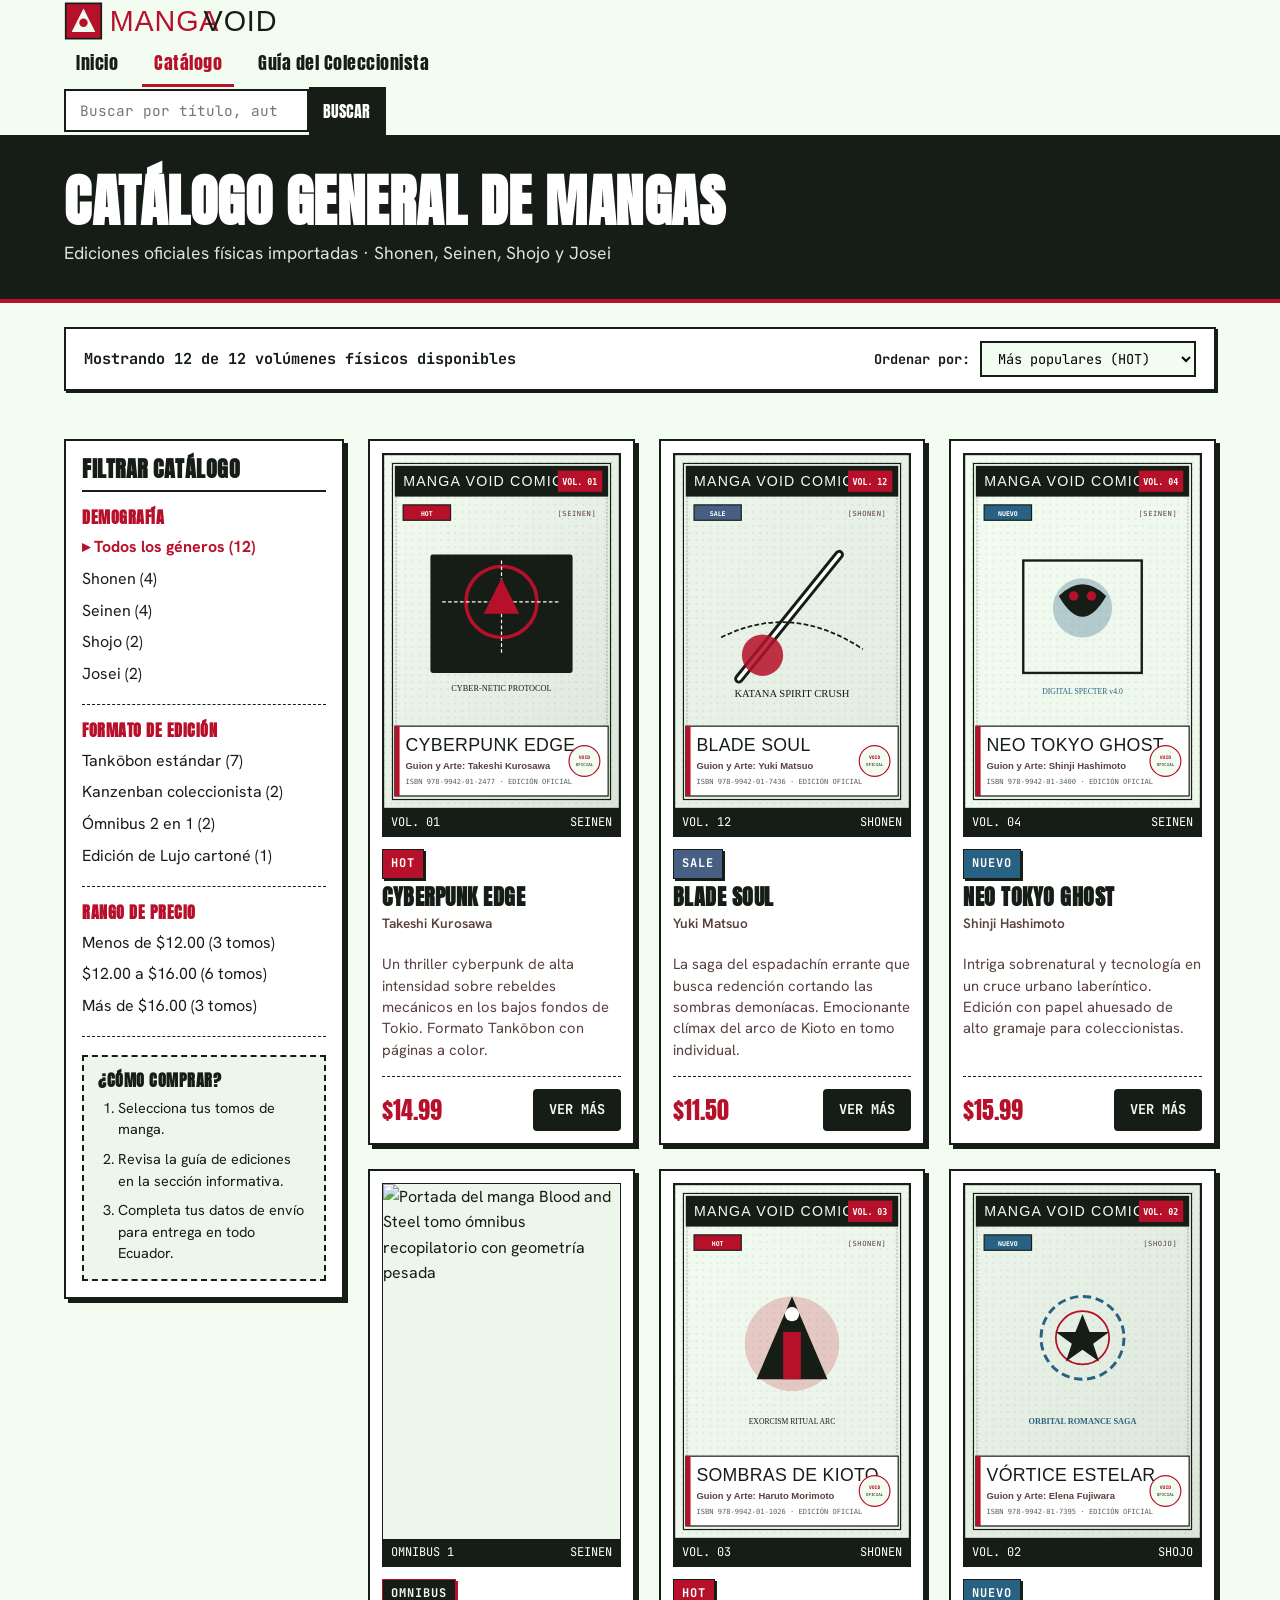
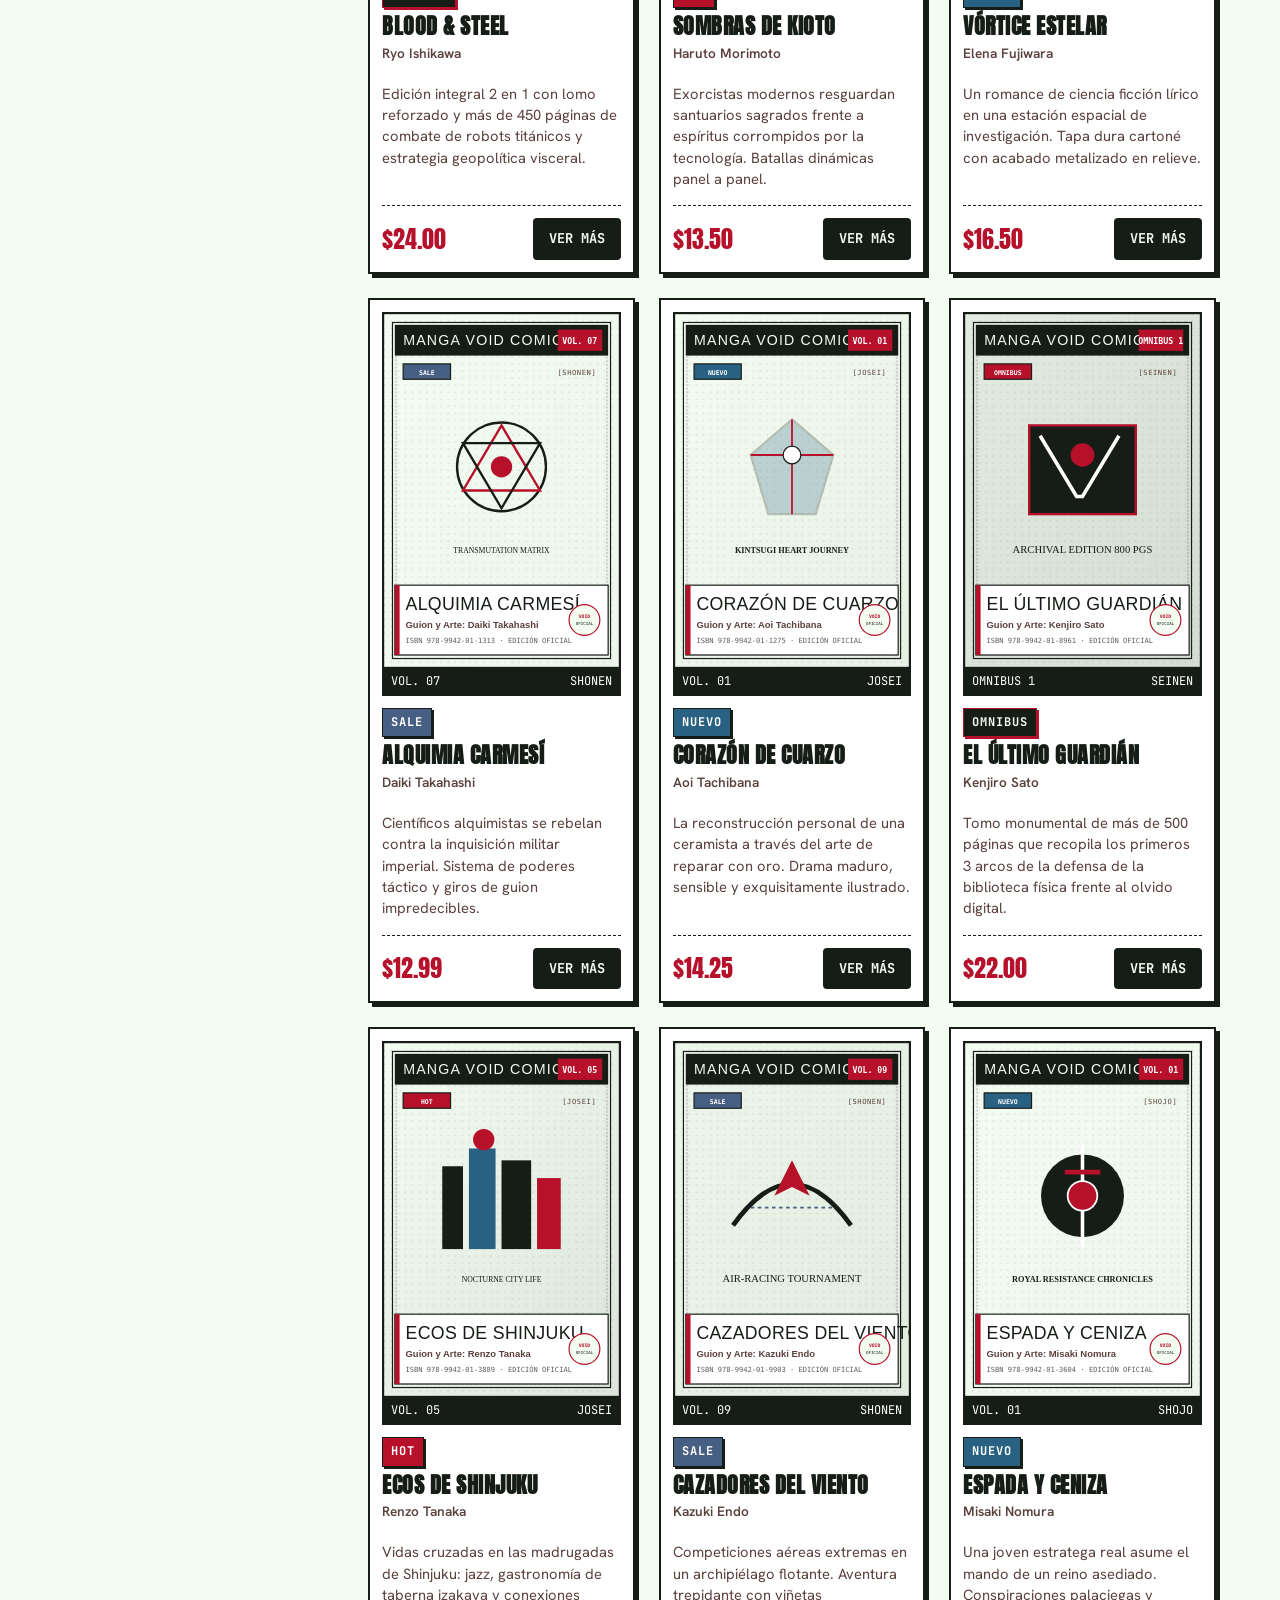
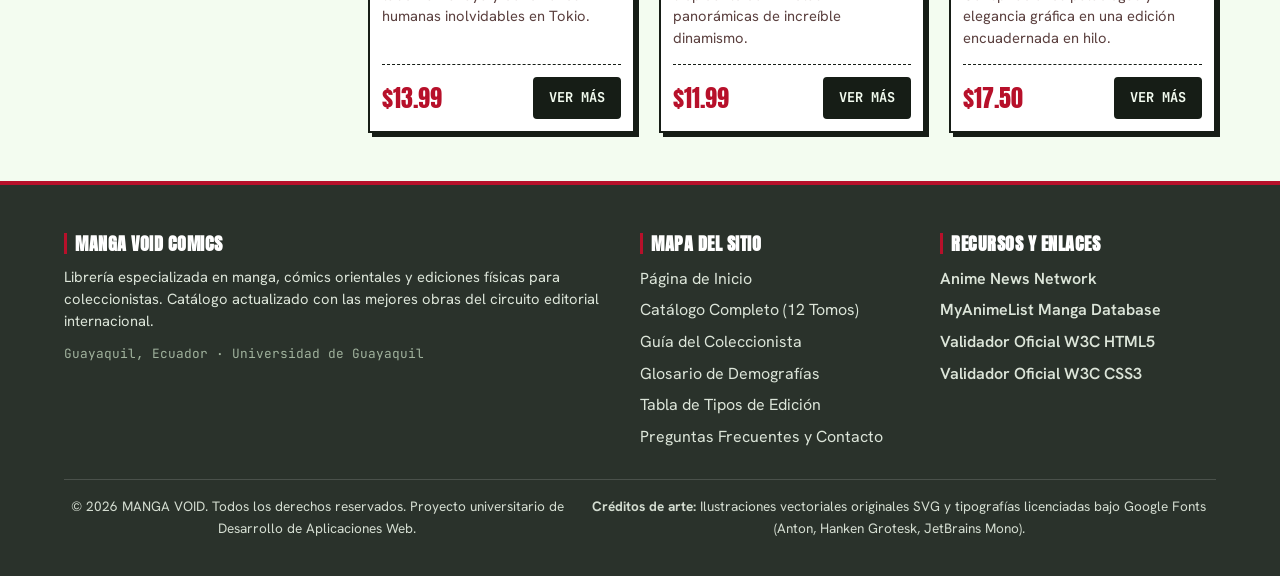
==== catalogo.html @ f9daae01 "Entrega: Sitio web Manga Void completo con HTML5 semántico, CSS3 y guía para capturas" ====
<!DOCTYPE html>
<html lang="es">
<head>
  <meta charset="UTF-8">
  <meta name="viewport" content="width=device-width, initial-scale=1.0">
  <title>MANGA VOID | Catálogo Oficial de Manga y Ediciones Físicas</title>
  <meta name="description" content="Explora el catálogo completo de Manga Void: más de 12 series destacadas en formatos tankōbon, kanzenban y ómnibus. Envíos a todo el Ecuador.">
  
  <!-- CSS EXTERNO: Hoja de estilos principal del sitio web -->
  <link rel="stylesheet" href="css/styles.css">

  <!-- ========================================================================
       5.1 CSS INTERNO (ESTILOS EXCLUSIVOS DE ESTA PÁGINA)
       Define cromatismo de etiquetas de catálogo (HOT, SALE, NUEVO, OMNIBUS),
       barra de ordenamiento visual y panel de filtros laterales.
       ======================================================================== -->
  <style>
    /* <!-- CSS INTERNO: Estilos específicos para catálogo, filtros y etiquetas --> */
    
    /* Encabezado visual del catálogo */
    .cabecera-catalogo {
      background-color: var(--color-tinta);
      color: var(--color-papel);
      padding: 32px 0;
      border-bottom: 4px solid var(--color-primario);
      margin-bottom: 24px;
    }

    .cabecera-catalogo h1 {
      color: #ffffff;
      margin-bottom: 6px;
    }

    .cabecera-catalogo p {
      color: #dce5d9;
      font-size: 1.1rem;
      margin-bottom: 0;
    }

    /* Barra de conteo de resultados y filtros rápidos */
    .barra-estado-catalogo {
      display: flex;
      justify-content: space-between;
      align-items: center;
      background-color: var(--color-superficie);
      border: 2px solid var(--color-tinta);
      box-shadow: var(--sombra-dura-pequena);
      padding: 12px 18px;
      margin-bottom: 24px;
      flex-wrap: wrap;
      gap: 12px;
    }

    .conteo-mangas {
      font-family: var(--fuente-etiquetas);
      font-size: 0.95rem;
      font-weight: 700;
      color: var(--color-tinta);
    }

    .selector-orden {
      font-family: var(--fuente-etiquetas);
      font-size: 0.85rem;
      padding: 6px 12px;
      border: 2px solid var(--color-tinta);
      background-color: var(--color-papel);
      cursor: pointer;
    }

    /* Reglas cromáticas exclusivas de las etiquetas del catálogo */
    .etiqueta-hot {
      background-color: #b7102a;
      color: #ffffff;
      border: 1px solid #161d16;
      box-shadow: 2px 2px 0 #161d16;
    }

    .etiqueta-sale {
      background-color: #485f84;
      color: #ffffff;
      border: 1px solid #161d16;
      box-shadow: 2px 2px 0 #161d16;
    }

    .etiqueta-nuevo {
      background-color: #286182;
      color: #ffffff;
      border: 1px solid #161d16;
      box-shadow: 2px 2px 0 #161d16;
    }

    .etiqueta-omnibus {
      background-color: #161d16;
      color: #f3fcf0;
      border: 1px solid #b7102a;
      box-shadow: 2px 2px 0 #b7102a;
    }

    /* Estilo de la guía paso a paso en el Aside lateral */
    .caja-pasos-compra {
      background-color: var(--color-superficie-baja);
      border: 2px dashed var(--color-tinta);
      padding: 14px;
      margin-top: 18px;
    }

    .caja-pasos-compra ol {
      padding-left: 20px;
      font-size: 0.9rem;
      line-height: 1.5;
    }

    .caja-pasos-compra li {
      margin-bottom: 8px;
    }

    .caja-pasos-compra li:last-child {
      margin-bottom: 0;
    }
  </style>
</head>
<body>

  <!-- ========================================================================
       ENCABEZADO PRINCIPAL (HEADER + NAV + BUSCADOR)
       Semántica: <header>, <nav>
       ======================================================================== -->
  <header id="encabezado-sitio">
    <div class="contenedor barra-navegacion">
      
      <!-- Logo de Manga Void -->
      <a href="index.html" class="logo-sitio" title="Inicio - Manga Void">
        <img src="img/logo.svg" alt="Logotipo oficial de Manga Void en rojo carmesí y tinta negra" width="220" height="42">
      </a>

      <!-- Menú principal con enlace actual resaltado -->
      <nav aria-label="Navegación principal del sitio">
        <div class="menu-principal">
          <a href="index.html">Inicio</a>
          <a href="catalogo.html" class="enlace-activo" aria-current="page">Catálogo</a>
          <a href="pagina3.html">Guía del Coleccionista</a>
        </div>
      </nav>

      <!-- Formulario de búsqueda accesible -->
      <form class="formulario-busqueda" action="#" method="get" role="search">
        <label for="buscar-manga-catalogo" style="position: absolute; width: 1px; height: 1px; padding: 0; margin: -1px; overflow: hidden; clip: rect(0, 0, 0, 0); border: 0;">Buscar mangas en el catálogo</label>
        <input type="search" id="buscar-manga-catalogo" name="q" placeholder="Buscar por título, autor o demografía..." required>
        <button type="submit" aria-label="Ejecutar búsqueda">BUSCAR</button>
      </form>

    </div>
  </header>

  <!-- ========================================================================
       BANNER DE TÍTULO DE PÁGINA
       ======================================================================== -->
  <div class="cabecera-catalogo">
    <div class="contenedor">
      <h1>CATÁLOGO GENERAL DE MANGAS</h1>
      <p>Ediciones oficiales físicas importadas · Shonen, Seinen, Shojo y Josei</p>
    </div>
  </div>

  <!-- ========================================================================
       CONTENIDO PRINCIPAL (MAIN CON LAYOUT DE 2 COLUMNAS: ASIDE + SECTION)
       Semántica: <main>, <aside>, <section>, <article>, <figure>, <figcaption>
       ======================================================================== -->
  <main class="contenedor">

    <!-- Barra horizontal de resumen y ordenamiento -->
    <div class="barra-estado-catalogo">
      <span class="conteo-mangas">Mostrando 12 de 12 volúmenes físicos disponibles</span>
      <div>
        <label for="orden-mangas" style="font-family: var(--fuente-etiquetas); font-size: 0.85rem; font-weight: bold; margin-right: 6px;">Ordenar por:</label>
        <select id="orden-mangas" class="selector-orden">
          <option value="populares">Más populares (HOT)</option>
          <option value="recientes">Novedades recientes</option>
          <option value="precio-menor">Precio: Menor a Mayor</option>
          <option value="precio-mayor">Precio: Mayor a Menor</option>
        </select>
      </div>
    </div>

    <!-- Layout en Grid: Aside Lateral + Cuadrícula de 12 Artículos -->
    <div class="layout-catalogo">

      <!-- --------------------------------------------------------------------
           ASIDE LATERAL: FILTROS VISUALES Y GUÍA DE COMPRA
           Semántica: <aside>
           -------------------------------------------------------------------- -->
      <aside class="aside-filtros" aria-label="Filtros del catálogo y ayuda de compra">
        
        <h3 style="border-bottom: 2px solid var(--color-tinta); padding-bottom: 8px; margin-bottom: 16px;">FILTRAR CATÁLOGO</h3>

        <!-- Filtro por Demografía -->
        <div class="grupo-filtro">
          <h4>DEMOGRAFÍA</h4>
          <ul>
            <li style="margin-bottom: 6px;"><a href="catalogo.html" style="font-weight: bold; color: var(--color-primario);">▸ Todos los géneros (12)</a></li>
            <li style="margin-bottom: 6px;"><a href="catalogo.html">Shonen (4)</a></li>
            <li style="margin-bottom: 6px;"><a href="catalogo.html">Seinen (4)</a></li>
            <li style="margin-bottom: 6px;"><a href="catalogo.html">Shojo (2)</a></li>
            <li style="margin-bottom: 6px;"><a href="catalogo.html">Josei (2)</a></li>
          </ul>
        </div>

        <!-- Filtro por Formato -->
        <div class="grupo-filtro">
          <h4>FORMATO DE EDICIÓN</h4>
          <ul>
            <li style="margin-bottom: 6px;"><a href="pagina3.html#ediciones">Tankōbon estándar (7)</a></li>
            <li style="margin-bottom: 6px;"><a href="pagina3.html#ediciones">Kanzenban coleccionista (2)</a></li>
            <li style="margin-bottom: 6px;"><a href="pagina3.html#ediciones">Ómnibus 2 en 1 (2)</a></li>
            <li style="margin-bottom: 6px;"><a href="pagina3.html#ediciones">Edición de Lujo cartoné (1)</a></li>
          </ul>
        </div>

        <!-- Filtro por Rango de Precio -->
        <div class="grupo-filtro">
          <h4>RANGO DE PRECIO</h4>
          <ul>
            <li style="margin-bottom: 6px;">Menos de $12.00 (3 tomos)</li>
            <li style="margin-bottom: 6px;">$12.00 a $16.00 (6 tomos)</li>
            <li style="margin-bottom: 6px;">Más de $16.00 (3 tomos)</li>
          </ul>
        </div>

        <!-- Bloque informativo Cómo Comprar -->
        <div class="caja-pasos-compra">
          <h4 style="color: var(--color-tinta); margin-bottom: 8px;">¿CÓMO COMPRAR?</h4>
          <ol>
            <li>Selecciona tus tomos de manga.</li>
            <li>Revisa la guía de ediciones en la sección informativa.</li>
            <li>Completa tus datos de envío para entrega en todo Ecuador.</li>
          </ol>
        </div>

      </aside>

      <!-- --------------------------------------------------------------------
           SECTION PRINCIPAL: 12 TARJETAS MÍNIMO (EXCLUSIVAMENTE <ARTICLE>)
           Semántica: <section>, <article>, <figure>, <figcaption>
           -------------------------------------------------------------------- -->
      <section aria-label="Listado de volúmenes de manga disponibles">

        <div class="cuadricula-catalogo">

          <!-- ==========================================
               TARJETA 1 (Seinen)
               ========================================== -->
          <article class="tarjeta-manga">
            <figure>
              <img src="img/manga-01.svg" alt="Portada del manga Cyberpunk Edge volumen 1 con tonos rojo y negro" width="400" height="600" loading="lazy">
              <figcaption>
                <span>VOL. 01</span>
                <span>SEINEN</span>
              </figcaption>
            </figure>
            <div style="padding-top: 12px; display: flex; flex-direction: column; flex-grow: 1;">
              <span class="etiqueta-chip etiqueta-hot" style="width: fit-content;">HOT</span>
              <h3>Cyberpunk Edge</h3>
              <p class="autor-manga">Takeshi Kurosawa</p>
              <p class="descripcion-manga">Un thriller cyberpunk de alta intensidad sobre rebeldes mecánicos en los bajos fondos de Tokio. Formato Tankōbon con páginas a color.</p>
              <div class="pie-tarjeta-manga">
                <span class="precio-manga">$14.99</span>
                <a href="pagina3.html#ediciones" class="boton-accion">Ver más</a>
              </div>
            </div>
          </article>

          <!-- ==========================================
               TARJETA 2 (Shonen)
               ========================================== -->
          <article class="tarjeta-manga">
            <figure>
              <img src="img/manga-02.svg" alt="Portada del manga Blade Soul volumen 12 con espada ancestral y luna de tinta" width="400" height="600" loading="lazy">
              <figcaption>
                <span>VOL. 12</span>
                <span>SHONEN</span>
              </figcaption>
            </figure>
            <div style="padding-top: 12px; display: flex; flex-direction: column; flex-grow: 1;">
              <span class="etiqueta-chip etiqueta-sale" style="width: fit-content;">SALE</span>
              <h3>Blade Soul</h3>
              <p class="autor-manga">Yuki Matsuo</p>
              <p class="descripcion-manga">La saga del espadachín errante que busca redención cortando las sombras demoníacas. Emocionante clímax del arco de Kioto en tomo individual.</p>
              <div class="pie-tarjeta-manga">
                <span class="precio-manga">$11.50</span>
                <a href="pagina3.html#ediciones" class="boton-accion">Ver más</a>
              </div>
            </div>
          </article>

          <!-- ==========================================
               TARJETA 3 (Seinen)
               ========================================== -->
          <article class="tarjeta-manga">
            <figure>
              <img src="img/manga-03.svg" alt="Portada del manga Neo Tokyo Ghost volumen 4 con diseño digital espectral" width="400" height="600" loading="lazy">
              <figcaption>
                <span>VOL. 04</span>
                <span>SEINEN</span>
              </figcaption>
            </figure>
            <div style="padding-top: 12px; display: flex; flex-direction: column; flex-grow: 1;">
              <span class="etiqueta-chip etiqueta-nuevo" style="width: fit-content;">NUEVO</span>
              <h3>Neo Tokyo Ghost</h3>
              <p class="autor-manga">Shinji Hashimoto</p>
              <p class="descripcion-manga">Intriga sobrenatural y tecnología en un cruce urbano laberíntico. Edición con papel ahuesado de alto gramaje para coleccionistas.</p>
              <div class="pie-tarjeta-manga">
                <span class="precio-manga">$15.99</span>
                <a href="pagina3.html#ediciones" class="boton-accion">Ver más</a>
              </div>
            </div>
          </article>

          <!-- ==========================================
               TARJETA 4 (Seinen - Ómnibus)
               ========================================== -->
          <article class="tarjeta-manga">
            <figure>
              <img src="img/manga-04.svg" alt="Portada del manga Blood and Steel tomo ómnibus recopilatorio con geometría pesada" width="400" height="600" loading="lazy">
              <figcaption>
                <span>OMNIBUS 1</span>
                <span>SEINEN</span>
              </figcaption>
            </figure>
            <div style="padding-top: 12px; display: flex; flex-direction: column; flex-grow: 1;">
              <span class="etiqueta-chip etiqueta-omnibus" style="width: fit-content;">OMNIBUS</span>
              <h3>Blood &amp; Steel</h3>
              <p class="autor-manga">Ryo Ishikawa</p>
              <p class="descripcion-manga">Edición integral 2 en 1 con lomo reforzado y más de 450 páginas de combate de robots titánicos y estrategia geopolítica visceral.</p>
              <div class="pie-tarjeta-manga">
                <span class="precio-manga">$24.00</span>
                <a href="pagina3.html#ediciones" class="boton-accion">Ver más</a>
              </div>
            </div>
          </article>

          <!-- ==========================================
               TARJETA 5 (Shonen)
               ========================================== -->
          <article class="tarjeta-manga">
            <figure>
              <img src="img/manga-05.svg" alt="Portada del manga Sombras de Kioto volumen 3 con portal sintoísta y luna roja" width="400" height="600" loading="lazy">
              <figcaption>
                <span>VOL. 03</span>
                <span>SHONEN</span>
              </figcaption>
            </figure>
            <div style="padding-top: 12px; display: flex; flex-direction: column; flex-grow: 1;">
              <span class="etiqueta-chip etiqueta-hot" style="width: fit-content;">HOT</span>
              <h3>Sombras de Kioto</h3>
              <p class="autor-manga">Haruto Morimoto</p>
              <p class="descripcion-manga">Exorcistas modernos resguardan santuarios sagrados frente a espíritus corrompidos por la tecnología. Batallas dinámicas panel a panel.</p>
              <div class="pie-tarjeta-manga">
                <span class="precio-manga">$13.50</span>
                <a href="pagina3.html#ediciones" class="boton-accion">Ver más</a>
              </div>
            </div>
          </article>

          <!-- ==========================================
               TARJETA 6 (Shojo - Edición de Lujo)
               ========================================== -->
          <article class="tarjeta-manga">
            <figure>
              <img src="img/manga-06.svg" alt="Portada del manga Vórtice Estelar volumen 2 con constelaciones orbitales" width="400" height="600" loading="lazy">
              <figcaption>
                <span>VOL. 02</span>
                <span>SHOJO</span>
              </figcaption>
            </figure>
            <div style="padding-top: 12px; display: flex; flex-direction: column; flex-grow: 1;">
              <span class="etiqueta-chip etiqueta-nuevo" style="width: fit-content;">NUEVO</span>
              <h3>Vórtice Estelar</h3>
              <p class="autor-manga">Elena Fujiwara</p>
              <p class="descripcion-manga">Un romance de ciencia ficción lírico en una estación espacial de investigación. Tapa dura cartoné con acabado metalizado en relieve.</p>
              <div class="pie-tarjeta-manga">
                <span class="precio-manga">$16.50</span>
                <a href="pagina3.html#ediciones" class="boton-accion">Ver más</a>
              </div>
            </div>
          </article>

          <!-- ==========================================
               TARJETA 7 (Shonen)
               ========================================== -->
          <article class="tarjeta-manga">
            <figure>
              <img src="img/manga-07.svg" alt="Portada del manga Alquimia Carmesí volumen 7 con círculos de transmutación alquímica" width="400" height="600" loading="lazy">
              <figcaption>
                <span>VOL. 07</span>
                <span>SHONEN</span>
              </figcaption>
            </figure>
            <div style="padding-top: 12px; display: flex; flex-direction: column; flex-grow: 1;">
              <span class="etiqueta-chip etiqueta-sale" style="width: fit-content;">SALE</span>
              <h3>Alquimia Carmesí</h3>
              <p class="autor-manga">Daiki Takahashi</p>
              <p class="descripcion-manga">Científicos alquimistas se rebelan contra la inquisición militar imperial. Sistema de poderes táctico y giros de guion impredecibles.</p>
              <div class="pie-tarjeta-manga">
                <span class="precio-manga">$12.99</span>
                <a href="pagina3.html#ediciones" class="boton-accion">Ver más</a>
              </div>
            </div>
          </article>

          <!-- ==========================================
               TARJETA 8 (Josei - Kanzenban)
               ========================================== -->
          <article class="tarjeta-manga">
            <figure>
              <img src="img/manga-08.svg" alt="Portada del manga Corazón de Cuarzo volumen 1 con diseño minimalista de fractura kintsugi" width="400" height="600" loading="lazy">
              <figcaption>
                <span>VOL. 01</span>
                <span>JOSEI</span>
              </figcaption>
            </figure>
            <div style="padding-top: 12px; display: flex; flex-direction: column; flex-grow: 1;">
              <span class="etiqueta-chip etiqueta-nuevo" style="width: fit-content;">NUEVO</span>
              <h3>Corazón de Cuarzo</h3>
              <p class="autor-manga">Aoi Tachibana</p>
              <p class="descripcion-manga">La reconstrucción personal de una ceramista a través del arte de reparar con oro. Drama maduro, sensible y exquisitamente ilustrado.</p>
              <div class="pie-tarjeta-manga">
                <span class="precio-manga">$14.25</span>
                <a href="pagina3.html#ediciones" class="boton-accion">Ver más</a>
              </div>
            </div>
          </article>

          <!-- ==========================================
               TARJETA 9 (Seinen - Ómnibus Coleccionista)
               ========================================== -->
          <article class="tarjeta-manga">
            <figure>
              <img src="img/manga-09.svg" alt="Portada del manga El Último Guardián con compendio de archivo y estética brutalista" width="400" height="600" loading="lazy">
              <figcaption>
                <span>OMNIBUS 1</span>
                <span>SEINEN</span>
              </figcaption>
            </figure>
            <div style="padding-top: 12px; display: flex; flex-direction: column; flex-grow: 1;">
              <span class="etiqueta-chip etiqueta-omnibus" style="width: fit-content;">OMNIBUS</span>
              <h3>El Último Guardián</h3>
              <p class="autor-manga">Kenjiro Sato</p>
              <p class="descripcion-manga">Tomo monumental de más de 500 páginas que recopila los primeros 3 arcos de la defensa de la biblioteca física frente al olvido digital.</p>
              <div class="pie-tarjeta-manga">
                <span class="precio-manga">$22.00</span>
                <a href="pagina3.html#ediciones" class="boton-accion">Ver más</a>
              </div>
            </div>
          </article>

          <!-- ==========================================
               TARJETA 10 (Josei)
               ========================================== -->
          <article class="tarjeta-manga">
            <figure>
              <img src="img/manga-10.svg" alt="Portada del manga Ecos de Shinjuku volumen 5 con perfil nocturno de rascacielos y faroles" width="400" height="600" loading="lazy">
              <figcaption>
                <span>VOL. 05</span>
                <span>JOSEI</span>
              </figcaption>
            </figure>
            <div style="padding-top: 12px; display: flex; flex-direction: column; flex-grow: 1;">
              <span class="etiqueta-chip etiqueta-hot" style="width: fit-content;">HOT</span>
              <h3>Ecos de Shinjuku</h3>
              <p class="autor-manga">Renzo Tanaka</p>
              <p class="descripcion-manga">Vidas cruzadas en las madrugadas de Shinjuku: jazz, gastronomía de taberna izakaya y conexiones humanas inolvidables en Tokio.</p>
              <div class="pie-tarjeta-manga">
                <span class="precio-manga">$13.99</span>
                <a href="pagina3.html#ediciones" class="boton-accion">Ver más</a>
              </div>
            </div>
          </article>

          <!-- ==========================================
               TARJETA 11 (Shonen)
               ========================================== -->
          <article class="tarjeta-manga">
            <figure>
              <img src="img/manga-11.svg" alt="Portada del manga Cazadores del Viento volumen 9 con planeador supersónico entre cañones" width="400" height="600" loading="lazy">
              <figcaption>
                <span>VOL. 09</span>
                <span>SHONEN</span>
              </figcaption>
            </figure>
            <div style="padding-top: 12px; display: flex; flex-direction: column; flex-grow: 1;">
              <span class="etiqueta-chip etiqueta-sale" style="width: fit-content;">SALE</span>
              <h3>Cazadores del Viento</h3>
              <p class="autor-manga">Kazuki Endo</p>
              <p class="descripcion-manga">Competiciones aéreas extremas en un archipiélago flotante. Aventura trepidante con viñetas panorámicas de increíble dinamismo.</p>
              <div class="pie-tarjeta-manga">
                <span class="precio-manga">$11.99</span>
                <a href="pagina3.html#ediciones" class="boton-accion">Ver más</a>
              </div>
            </div>
          </article>

          <!-- ==========================================
               TARJETA 12 (Shojo - Edición de Lujo)
               ========================================== -->
          <article class="tarjeta-manga">
            <figure>
              <img src="img/manga-12.svg" alt="Portada del manga Espada y Ceniza volumen 1 con emblema real y filigranas rojas" width="400" height="600" loading="lazy">
              <figcaption>
                <span>VOL. 01</span>
                <span>SHOJO</span>
              </figcaption>
            </figure>
            <div style="padding-top: 12px; display: flex; flex-direction: column; flex-grow: 1;">
              <span class="etiqueta-chip etiqueta-nuevo" style="width: fit-content;">NUEVO</span>
              <h3>Espada y Ceniza</h3>
              <p class="autor-manga">Misaki Nomura</p>
              <p class="descripcion-manga">Una joven estratega real asume el mando de un reino asediado. Conspiraciones palaciegas y elegancia gráfica en una edición encuadernada en hilo.</p>
              <div class="pie-tarjeta-manga">
                <span class="precio-manga">$17.50</span>
                <a href="pagina3.html#ediciones" class="boton-accion">Ver más</a>
              </div>
            </div>
          </article>

        </div>

      </section>

    </div>

  </main>

  <!-- ========================================================================
       PIE DE PÁGINA (FOOTER)
       Semántica: <footer>
       ======================================================================== -->
  <footer class="pie-de-pagina">
    <div class="contenedor">
      
      <div class="footer-columnas">
        
        <div class="footer-seccion">
          <h4 style="color: #ffffff;">MANGA VOID COMICS</h4>
          <p style="color: #dce5d9; font-size: 0.92rem; line-height: 1.5;">
            Librería especializada en manga, cómics orientales y ediciones físicas para coleccionistas. Catálogo actualizado con las mejores obras del circuito editorial internacional.
          </p>
          <p style="font-family: var(--fuente-etiquetas); font-size: 0.8rem; color: #a0b29d;">
            Guayaquil, Ecuador · Universidad de Guayaquil
          </p>
        </div>

        <div class="footer-seccion">
          <h4>MAPA DEL SITIO</h4>
          <ul>
            <li><a href="index.html">Página de Inicio</a></li>
            <li><a href="catalogo.html">Catálogo Completo (12 Tomos)</a></li>
            <li><a href="pagina3.html">Guía del Coleccionista</a></li>
            <li><a href="pagina3.html#demografias">Glosario de Demografías</a></li>
            <li><a href="pagina3.html#ediciones">Tabla de Tipos de Edición</a></li>
            <li><a href="pagina3.html#envios">Preguntas Frecuentes y Contacto</a></li>
          </ul>
        </div>

        <div class="footer-seccion">
          <h4>RECURSOS Y ENLACES</h4>
          <ul>
            <li><a href="https://www.animenewsnetwork.com/" target="_blank" rel="noopener noreferrer">Anime News Network</a></li>
            <li><a href="https://myanimelist.net/" target="_blank" rel="noopener noreferrer">MyAnimeList Manga Database</a></li>
            <li><a href="https://validator.w3.org/" target="_blank" rel="noopener noreferrer">Validador Oficial W3C HTML5</a></li>
            <li><a href="https://jigsaw.w3.org/css-validator/" target="_blank" rel="noopener noreferrer">Validador Oficial W3C CSS3</a></li>
          </ul>
        </div>

      </div>

      <div class="footer-creditos">
        <p>
          © 2026 MANGA VOID. Todos los derechos reservados. Proyecto universitario de Desarrollo de Aplicaciones Web.
        </p>
        <p>
          <strong>Créditos de arte:</strong> Ilustraciones vectoriales originales SVG y tipografías licenciadas bajo Google Fonts (Anton, Hanken Grotesk, JetBrains Mono).
        </p>
      </div>

    </div>
  </footer>

</body>
</html>
---- css/styles.css ----
/* ==========================================================================
   MANGA VOID — HOJA DE ESTILOS EXTERNA PRINCIPAL
   Asignatura: Desarrollo de Aplicaciones Web | Universidad de Guayaquil
   Docente: Mgtr. Karla Abad Sacoto | Estudiante: Marco Córdova Rivera
   Estilo visual: Manga-Industrial (Alto contraste, screentones, sombras duras)
   ========================================================================== */

/* ===== CSS EXTERNO: Vinculado mediante <link rel="stylesheet" href="css/styles.css"> ===== */

/* --------------------------------------------------------------------------
   IMPORTACIÓN DE FUENTES TIPOGRÁFICAS (Google Fonts)
   1. Anton: Titulares condensados y sonoros de impacto manga.
   2. Hanken Grotesk: Párrafos y textos de alta legibilidad moderna.
   3. JetBrains Mono: Datos técnicos, metadatos, precios e ISBN.
   -------------------------------------------------------------------------- */
@import url('https://fonts.googleapis.com/css2?family=Anton&family=Hanken+Grotesk:ital,wght@0,400;0,600;0,700;1,400&family=JetBrains+Mono:wght@400;500;700&display=swap');

/* ==========================================================================
   5.4 VARIABLES CSS (CUSTOM PROPERTIES EN :ROOT)
   Definición de tokens de diseño siguiendo la paleta de DESIGN.md (Crimson Ink)
   ========================================================================== */
:root {
  /* Tokens cromáticos primarios y de contraste */
  --color-primario: #b7102a;             /* Carmesí de alta intensidad para llamadas a la acción */
  --color-primario-oscuro: #92001c;      /* Tono carmesí oscuro para estados activos */
  --color-primario-contenedor: #db313f;  /* Rojo secundario para contenedores de énfasis */
  --color-tinta: #161d16;                /* Negro profundo tinta china para textos y bordes estructurales */
  --color-papel: #f3fcf0;                /* Blanco papel suave para reducir fatiga visual */
  --color-superficie: #ffffff;           /* Blanco puro de fondo para tarjetas y contenedores */
  --color-superficie-baja: #edf6ea;      /* Superficie con leve tinte para secciones alternas */
  --color-superficie-media: #e7f0e5;     /* Superficie intermedia para franja de editoriales */
  --color-superficie-alta: #e2ebdf;      /* Superficie para bordes y fondos de badges */
  --color-superficie-inversa: #2a322b;   /* Superficie oscura para footer y newsletter */
  --color-texto-inverso: #eaf3e7;        /* Texto claro sobre fondos oscuros */
  --color-texto-secundario: #5b403f;     /* Tono sepia/marrón para autores y subtítulos */
  --color-borde: #161d16;                /* Color del borde sólido de 2px */
  --color-borde-variante: #e4bebc;       /* Borde suave de acento */
  --color-secundario: #485f84;           /* Azul acero para etiquetas SALE y notas secundarias */
  --color-terciario: #286182;            /* Azul petróleo para etiquetas NUEVO y categorías */

  /* Familias tipográficas con fuentes de respaldo (fallbacks) */
  --fuente-titulos: 'Anton', Impact, 'Arial Black', sans-serif;
  --fuente-texto: 'Hanken Grotesk', -apple-system, BlinkMacSystemFont, 'Segoe UI', Roboto, sans-serif;
  --fuente-etiquetas: 'JetBrains Mono', 'Courier New', Courier, monospace;

  /* Sistema métrico y espaciado proporcional (Base 8px) */
  --espacio-base: 8px;                   /* Unidad atómica base de 8px */
  --espacio-pequeno: 12px;               /* 1.5x unidad base */
  --espacio-medio: 16px;                 /* 2x unidad base */
  --espacio-grande: 24px;                /* 3x unidad base (gutter) */
  --espacio-seccion: 48px;               /* Espacio vertical entre bloques */
  --espacio-seccion-lg: 64px;            /* Espaciado amplio en escritorio */
  --margen-movil: 16px;                  /* Márgenes laterales en pantallas pequeñas */
  --margen-escritorio: 64px;             /* Márgenes laterales en pantallas grandes */
  --ancho-maximo: 1320px;                /* Contenedor central máximo */

  /* Estética Manga-Industrial: Sombras duras sin desenfoque */
  --sombra-dura: 4px 4px 0 var(--color-tinta);
  --sombra-dura-grande: 8px 8px 0 var(--color-tinta);
  --sombra-dura-pequena: 2px 2px 0 var(--color-tinta);
  --sombra-dura-inversa: 4px 4px 0 var(--color-papel);

  /* Esquinas según sistema de diseño: 0px en contenedores, 4px en botones */
  --radio-cero: 0px;
  --radio-boton: 4px;
}

/* ==========================================================================
   5.2 EXPLICACIÓN DE ESPECIFICIDAD EN CSS
   --------------------------------------------------------------------------
   La especificidad es el peso numérico que determina qué regla CSS gana ante un
   conflicto de estilos. Se calcula como una tupla (Estilos en línea, IDs, Clases/Atributos/Pseudoclases, Elementos/Pseudoelementos).

   Ejemplo de conflicto resuelto en este proyecto:
   Regla A: article.tarjeta-manga p.descripcion-manga (Peso: 0-0-2-2)
   Regla B: .tarjeta-manga p (Peso: 0-0-1-1)
   Resultado: La Regla A prevalece sobre la Regla B porque tiene 2 clases y 2 elementos (0,0,2,2 > 0,0,1,1).
   Evitamos por completo el uso de !important, resolviendo conflictos con selectores estructurados.
   ========================================================================== */

/* ==========================================================================
   5.2 DEMOSTRACIÓN COMPLETA DE SELECTORES CSS (CON COMENTARIOS REQUERIDOS)
   ========================================================================== */

/* ========== SELECTOR: Universal | Ejemplo: * | Qué hace: Aplica box-sizing: border-box y elimina márgenes y rellenos por defecto en todos los elementos del DOM ========== */
*,
*::before,
*::after {
  box-sizing: border-box;
  margin: 0;
  padding: 0;
}

/* ========== SELECTOR: Elemento | Ejemplo: body | Qué hace: Establece tipografía base, color de texto principal y fondo con screentone a nivel de documento ========== */
body {
  font-family: var(--fuente-texto);
  font-size: 16px;
  line-height: 1.6;
  color: var(--color-tinta);
  background-color: var(--color-papel);
  /* Fondo Screentone estilo trama de manga impresa al 5% de opacidad */
  background-image: radial-gradient(var(--color-tinta) 0.6px, transparent 0.6px);
  background-size: 20px 20px;
  background-attachment: fixed;
  min-height: 100vh;
  display: flex;
  flex-direction: column;
  overflow-x: hidden;
}

/* ========== SELECTOR: Agrupación (coma) | Ejemplo: h1, h2, h3 | Qué hace: Asigna de forma unificada la tipografía Anton de estilo titular manga y transformación a mayúsculas ========== */
h1, h2, h3, h4 {
  font-family: var(--fuente-titulos);
  text-transform: uppercase;
  letter-spacing: 0.5px;
  line-height: 1.15;
  color: var(--color-tinta);
}

/* ========== SELECTOR: Elemento | Ejemplo: h1 | Qué hace: Define el tamaño máximo de jerarquía para el título principal único de cada página ========== */
h1 {
  font-size: clamp(2rem, 5vw, 3.5rem);
  margin-bottom: var(--espacio-medio);
}

/* ========== SELECTOR: Elemento | Ejemplo: h2 | Qué hace: Establece el tamaño de encabezado de segundo nivel para las secciones temáticas ========== */
h2 {
  font-size: clamp(1.6rem, 3.5vw, 2.4rem);
  margin-bottom: var(--espacio-pequeno);
}

/* ========== SELECTOR: Elemento | Ejemplo: h3 | Qué hace: Establece el tamaño de los títulos de cada volumen de manga y tarjetas ========== */
h3 {
  font-size: 1.35rem;
  margin-bottom: 4px;
}

/* ========== SELECTOR: Elemento | Ejemplo: p | Qué hace: Define espaciado inferior y consistencia de lectura para los párrafos descriptivos ========== */
p {
  margin-bottom: var(--espacio-pequeno);
}

/* ========== SELECTOR: Elemento | Ejemplo: a | Qué hace: Quita el subrayado predeterminado y hereda el color base con transición suave para enlaces ========== */
a {
  color: inherit;
  text-decoration: none;
  transition: color 0.2s ease, background-color 0.2s ease, transform 0.2s ease;
}

/* ========== SELECTOR: Elemento | Ejemplo: img | Qué hace: Garantiza imágenes adaptables que respetan el contenedor sin desbordarse ========== */
img {
  max-width: 100%;
  height: auto;
  display: block;
}

/* ========== SELECTOR: Elemento | Ejemplo: ul | Qué hace: Quita viñetas estándar para permitir listas personalizadas estilo manga ========== */
ul {
  list-style: none;
}

/* ========== SELECTOR: Elemento | Ejemplo: table | Qué hace: Colapsa los bordes de la tabla y ocupa el ancho completo disponible ========== */
table {
  width: 100%;
  border-collapse: collapse;
  margin-top: var(--espacio-medio);
  margin-bottom: var(--espacio-grande);
  background-color: var(--color-superficie);
  border: 2px solid var(--color-tinta);
  box-shadow: var(--sombra-dura);
}

/* ========== SELECTOR: Clase | Ejemplo: .tarjeta-manga | Qué hace: Aplica estilo de panel manga con borde de 2px, esquinas a 0px y sombra dura sin desenfoque ========== */
.tarjeta-manga {
  background-color: var(--color-superficie);
  border: 2px solid var(--color-borde);
  border-radius: var(--radio-cero);
  box-shadow: var(--sombra-dura);
  display: flex;
  flex-direction: column;
  padding: var(--espacio-pequeno);
  position: relative;
  transition: transform 0.2s ease, box-shadow 0.2s ease;
}

/* ========== SELECTOR: Clase | Ejemplo: .boton-primario | Qué hace: Aplica botón rojo de compra con sombra dura y esquinas de 4px táctiles ========== */
.boton-primario {
  background-color: var(--color-primario);
  color: #ffffff;
  font-family: var(--fuente-titulos);
  font-size: 1.15rem;
  padding: 12px 24px;
  border: 2px solid var(--color-tinta);
  border-radius: var(--radio-boton);
  box-shadow: var(--sombra-dura);
  cursor: pointer;
  display: inline-block;
  text-align: center;
  text-transform: uppercase;
  letter-spacing: 1px;
}

/* ========== SELECTOR: Id | Ejemplo: #encabezado-sitio | Qué hace: Fija el encabezado en la parte superior con borde inferior y sombra dura ========== */
#encabezado-sitio {
  background-color: var(--color-papel);
  border-bottom: 2px solid var(--color-tinta);
  box-shadow: var(--sombra-dura);
  position: sticky;
  top: 0;
  z-index: 100;
  width: 100%;
}

/* ========== SELECTOR: Id | Ejemplo: #bloque-suscripcion | Qué hace: Aplica fondo oscuro inverso de alto impacto para la sección de boletín informativo ========== */
#bloque-suscripcion {
  background-color: var(--color-tinta);
  color: var(--color-texto-inverso);
  border-top: 4px solid var(--color-primario);
  border-bottom: 2px solid var(--color-tinta);
  padding: var(--espacio-seccion) 0;
  position: relative;
}

/* ========== SELECTOR: Elemento + clase | Ejemplo: article.tarjeta-manga | Qué hace: Aumenta especificidad para asegurar que las tarjetas artículo manejen altura completa ========== */
article.tarjeta-manga {
  height: 100%;
}

/* ========== SELECTOR: Elemento + clase | Ejemplo: p.descripcion-manga | Qué hace: Limita la altura y estiliza el extracto del manga con tipografía Hanken Grotesk ========== */
p.descripcion-manga {
  color: var(--color-texto-secundario);
  font-size: 0.92rem;
  line-height: 1.45;
  margin-top: 6px;
  margin-bottom: var(--espacio-medio);
}

/* ========== SELECTOR: Elemento + clase | Ejemplo: a.boton-accion | Qué hace: Estiliza enlaces para que luzcan y se comporten como botones secundarios ========== */
a.boton-accion {
  background-color: var(--color-tinta);
  color: var(--color-papel);
  font-family: var(--fuente-etiquetas);
  font-size: 0.85rem;
  font-weight: 700;
  padding: 8px 14px;
  border: 2px solid var(--color-tinta);
  border-radius: var(--radio-boton);
  text-transform: uppercase;
  display: inline-block;
}

/* ========== SELECTOR: Combinador descendiente | Ejemplo: nav a | Qué hace: Estiliza todos los enlaces que se encuentren dentro de cualquier barra de navegación ========== */
nav a {
  font-family: var(--fuente-titulos);
  font-size: 1.15rem;
  letter-spacing: 0.5px;
  padding: 6px 12px;
  border-bottom: 3px solid transparent;
}

/* ========== SELECTOR: Combinador hijo directo | Ejemplo: ul > li | Qué hace: Selecciona únicamente los elementos de lista que sean hijos directos de un elemento ul ========== */
ul.lista-beneficios > li {
  position: relative;
  padding-left: 32px;
  margin-bottom: var(--espacio-pequeno);
  font-size: 1.05rem;
}

/* ========== SELECTOR: Combinador hermano adyacente | Ejemplo: h2 + p | Qué hace: Estiliza el primer párrafo inmediatamente posterior a un encabezado h2 como bajada o subtítulo ========== */
h2 + p.subtitulo-seccion {
  font-size: 1.15rem;
  color: var(--color-texto-secundario);
  font-weight: 600;
  margin-bottom: var(--espacio-grande);
}

/* ========== SELECTOR: Combinador hermano general | Ejemplo: h2 ~ p | Qué hace: Da estilo de lectura amplio a todos los párrafos que sucedan a un h2 dentro del mismo bloque ========== */
.contenido-articulo h2 ~ p {
  color: var(--color-tinta);
  line-height: 1.7;
}

/* ========== SELECTOR: Pseudoclase | Ejemplo: :hover | Qué hace: Desplaza la tarjeta 4px arriba-izquierda en hover creando el efecto de relieve pop ========== */
.tarjeta-manga:hover {
  transform: translate(-4px, -4px);
  box-shadow: var(--sombra-dura-grande);
}

/* ========== SELECTOR: Pseudoclase | Ejemplo: :focus | Qué hace: Ilumina con borde carmesí de 2px e indicador visible cualquier input que reciba foco de teclado ========== */
input:focus,
textarea:focus,
select:focus {
  outline: none;
  border-color: var(--color-primario);
  box-shadow: 0 0 0 3px rgba(183, 16, 42, 0.25);
}

/* ========== SELECTOR: Pseudoclase | Ejemplo: :active | Qué hace: Presiona el botón devolviéndolo a su posición base cuando el usuario hace clic ========== */
.boton-primario:active,
a.boton-accion:active {
  transform: translate(2px, 2px);
  box-shadow: var(--sombra-dura-pequena);
}

/* ========== SELECTOR: Pseudoclase | Ejemplo: :link | Qué hace: Estiliza los hipervínculos no visitados asegurando color primario distinguible ========== */
.enlace-destacado:link {
  color: var(--color-primario);
  text-decoration: underline;
}

/* ========== SELECTOR: Pseudoclase | Ejemplo: :visited | Qué hace: Indica enlaces ya visitados con tonalidad secundaria sin romper la armonía visual ========== */
.enlace-destacado:visited {
  color: var(--color-secundario);
}

/* ========== SELECTOR: Pseudoclase | Ejemplo: :first-child | Qué hace: Aplica un borde rojo superior al primer elemento de una lista de detalles ========== */
ul.lista-beneficios > li:first-child {
  font-weight: 700;
}

/* ========== SELECTOR: Pseudoclase | Ejemplo: :last-child | Qué hace: Remueve el margen inferior en el último elemento dentro de una columna o contenedor ========== */
.columna-informacion > p:last-child {
  margin-bottom: 0;
}

/* ========== SELECTOR: Pseudoclase | Ejemplo: :nth-child(2n) | Qué hace: Alterna el color de fondo en las filas pares de la tabla comparativa de ediciones ========== */
table tbody tr:nth-child(2n) {
  background-color: var(--color-superficie-baja);
}

/* ========== SELECTOR: Pseudoelemento | Ejemplo: ::before | Qué hace: Inserta el ícono cuadrado rojo característico del estilo manga antes de los ítems de lista ========== */
ul.lista-beneficios > li::before {
  content: "■";
  color: var(--color-primario);
  font-size: 1.1rem;
  position: absolute;
  left: 0;
  top: 0;
}

/* ========== SELECTOR: Pseudoelemento | Ejemplo: ::after | Qué hace: Agrega una flecha decorativa al final de los enlaces de tipo 'Ver catálogo completo' ========== */
a.enlace-con-flecha::after {
  content: " →";
  font-weight: bold;
  transition: transform 0.2s ease;
  display: inline-block;
}
a.enlace-con-flecha:hover::after {
  transform: translateX(4px);
}

/* ========== SELECTOR: Pseudoelemento | Ejemplo: ::first-letter | Qué hace: Aplica estilo capitular agrandado a la primera letra del primer párrafo de la guía ========== */
p.parrafo-capitular::first-letter {
  font-family: var(--fuente-titulos);
  font-size: 3.2rem;
  float: left;
  line-height: 0.8;
  margin-right: 8px;
  color: var(--color-primario);
}

/* ========== SELECTOR: Pseudoelemento | Ejemplo: ::first-line | Qué hace: Resalta en negrita y mayúsculas la primera línea de la introducción de coleccionistas ========== */
p.parrafo-destacado::first-line {
  font-family: var(--fuente-titulos);
  letter-spacing: 1px;
  color: var(--color-primario);
}

/* ========== SELECTOR: Pseudoelemento | Ejemplo: ::marker | Qué hace: Colorea los números de las listas ordenadas <ol> con el rojo primario de la tienda ========== */
ol.lista-pasos-lectura li::marker {
  color: var(--color-primario);
  font-family: var(--fuente-titulos);
  font-size: 1.25rem;
}

/* ========== SELECTOR: Pseudoelemento | Ejemplo: ::selection | Qué hace: Personaliza la selección de texto con fondo carmesí y texto blanco puro ========== */
::selection {
  background-color: var(--color-primario);
  color: #ffffff;
}

/* ========== SELECTOR: Atributo | Ejemplo: a[target] | Qué hace: Agrega estilo cursor externo a enlaces que abren una pestaña nueva ========== */
a[target="_blank"] {
  cursor: alias;
}

/* ========== SELECTOR: Atributo | Ejemplo: input[type="text"] | Qué hace: Establece ancho, tipografía monoespaciada y bordes duros a campos de texto ========== */
input[type="text"],
input[type="search"] {
  font-family: var(--fuente-etiquetas);
  font-size: 0.9rem;
  padding: 10px 14px;
  background-color: var(--color-superficie);
  border: 2px solid var(--color-tinta);
  border-radius: var(--radio-cero);
}

/* ========== SELECTOR: Atributo | Ejemplo: input[type="email"] | Qué hace: Diseña el campo de suscripción con tipografía clara y sin esquinas redondeadas ========== */
input[type="email"] {
  font-family: var(--fuente-etiquetas);
  font-size: 0.95rem;
  padding: 12px 16px;
  background-color: var(--color-superficie);
  border: 2px solid var(--color-tinta);
  border-radius: var(--radio-cero);
}

/* ========== SELECTOR: Atributo | Ejemplo: a[href^="https"] | Qué hace: Identifica enlaces externos seguros que inician con protocolo https:// ========== */
a[href^="https"] {
  font-weight: 600;
}

/* ========== SELECTOR: Atributo | Ejemplo: a[href$=".html"] | Qué hace: Aplica transición de navegación a todos los enlaces internos que terminan en extensión .html ========== */
a[href$=".html"] {
  position: relative;
}

/* ========== SELECTOR: Atributo | Ejemplo: a[href*="manga"] | Qué hace: Detecta cualquier enlace que contenga la palabra clave 'manga' en su ruta ========== */
a[href*="manga"] {
  letter-spacing: 0.2px;
}

/* ========== SELECTOR: Atributo | Ejemplo: [class*="etiqueta"] | Qué hace: Selecciona cualquier elemento que contenga la subcadena 'etiqueta' en su atributo class ========== */
[class*="etiqueta"] {
  font-family: var(--fuente-etiquetas);
  font-size: 0.75rem;
  font-weight: 700;
  text-transform: uppercase;
  letter-spacing: 1px;
}

/* ========== SELECTOR: Atributo | Ejemplo: [class="boton-primario"] | Qué hace: Selección exacta por valor del atributo class para el botón primario de compra ========== */
[class="boton-primario"] {
  font-weight: normal;
}

/* ==========================================================================
   MODELO DE CAJA Y MODOS DE VISUALIZACIÓN (DISPLAY)
   --------------------------------------------------------------------------
   - margin: Espacio externo alrededor de la caja.
   - border: Contorno delimitador sólido de 2px de estilo cómic.
   - padding: Espacio interno entre el borde y el contenido.
   - width / height: Dimensiones calculadas según box-sizing: border-box.
   - display block / inline / inline-block explicados y usados puntualmente.
   ========================================================================== */

/* Bloque contenedor central con límites y márgenes laterales */
.contenedor {
  width: 100%;
  max-width: var(--ancho-maximo);
  margin-left: auto;
  margin-right: auto;
  padding-left: var(--margen-movil);
  padding-right: var(--margen-movil);
}

/* DISPLAY: BLOCK — Elemento que ocupa todo el ancho de su línea */
.bloque-completo {
  display: block;
  width: 100%;
}

/* DISPLAY: INLINE-BLOCK — Permite aplicar dimensiones, padding y margin respetando el flujo de texto (usado en etiquetas/chips) */
.etiqueta-chip {
  display: inline-block;
  padding: 4px 8px;
  border: 1px solid var(--color-tinta);
  background-color: var(--color-tinta);
  color: var(--color-papel);
  margin-right: 6px;
  margin-bottom: 6px;
}

/* DISPLAY: INLINE — Fluye de forma natural con el texto sin generar quiebre de línea */
.texto-resaltado {
  display: inline;
  color: var(--color-primario);
  font-weight: 700;
}

/* ==========================================================================
   /* ===== TÉCNICA DE MAQUETACIÓN 1: FLEXBOX ===== */
   Utilizado en: Encabezado/navegación, Hero layout, Footer, Barras de precios,
   y Franja de editoriales.
   ========================================================================== */
.barra-navegacion {
  display: flex;
  align-items: center;
  justify-content: space-between;
  padding-top: var(--espacio-pequeno);
  padding-bottom: var(--espacio-pequeno);
  gap: var(--espacio-medio);
  flex-wrap: wrap; /* Permite que el menú se reorganice en móviles sin JavaScript */
}

.logo-sitio {
  display: flex;
  align-items: center;
  gap: 8px;
}

.menu-principal {
  display: flex;
  align-items: center;
  gap: var(--espacio-pequeno);
  flex-wrap: wrap;
}

.menu-principal a.enlace-activo {
  color: var(--color-primario);
  border-bottom: 3px solid var(--color-primario);
}

.formulario-busqueda {
  display: flex;
  align-items: center;
  gap: 0;
}

.formulario-busqueda button {
  background-color: var(--color-tinta);
  color: #ffffff;
  border: 2px solid var(--color-tinta);
  border-left: none;
  padding: 10px 14px;
  cursor: pointer;
  font-family: var(--fuente-titulos);
  font-size: 1rem;
}

/* Hero con maquetación Flexbox */
.bloque-hero {
  display: flex;
  flex-direction: column;
  gap: var(--espacio-grande);
  align-items: center;
  padding-top: var(--espacio-seccion);
  padding-bottom: var(--espacio-seccion);
}

.hero-informacion {
  display: flex;
  flex-direction: column;
  align-items: flex-start;
  gap: var(--espacio-medio);
  flex: 1;
}

.hero-visual {
  flex: 1;
  width: 100%;
  max-width: 440px;
}

.hero-visual figure {
  border: 3px solid var(--color-tinta);
  box-shadow: var(--sombra-dura-grande);
  background-color: #ffffff;
  overflow: hidden;
}

.hero-visual figcaption {
  font-family: var(--fuente-etiquetas);
  font-size: 0.8rem;
  padding: 8px 12px;
  background-color: var(--color-tinta);
  color: var(--color-papel);
  text-align: center;
}

.botones-hero {
  display: flex;
  gap: var(--espacio-medio);
  flex-wrap: wrap;
}

.boton-secundario {
  background-color: var(--color-superficie);
  color: var(--color-tinta);
  font-family: var(--fuente-titulos);
  font-size: 1.15rem;
  padding: 12px 24px;
  border: 2px solid var(--color-tinta);
  border-radius: var(--radio-boton);
  box-shadow: var(--sombra-dura);
  cursor: pointer;
  display: inline-block;
  text-align: center;
  text-transform: uppercase;
}

/* Barra de precio y botón en la tarjeta de manga */
.pie-tarjeta-manga {
  display: flex;
  align-items: center;
  justify-content: space-between;
  margin-top: auto;
  padding-top: var(--espacio-pequeno);
  border-top: 1px dashed var(--color-borde);
}

.precio-manga {
  font-family: var(--fuente-titulos);
  font-size: 1.5rem;
  color: var(--color-primario);
}

/* Franja de editoriales y aliados */
.franja-editoriales {
  background-color: var(--color-superficie-media);
  border-top: 2px solid var(--color-tinta);
  border-bottom: 2px solid var(--color-tinta);
  padding: var(--espacio-grande) 0;
  text-align: center;
}

.editoriales-lista {
  display: flex;
  justify-content: center;
  align-items: center;
  gap: var(--espacio-grande);
  flex-wrap: wrap;
  margin-top: var(--espacio-medio);
}

.editorial-item {
  background-color: var(--color-tinta);
  color: var(--color-papel);
  font-family: var(--fuente-titulos);
  font-size: 1.25rem;
  padding: 10px 20px;
  border: 2px solid var(--color-tinta);
  box-shadow: var(--sombra-dura-pequena);
  letter-spacing: 1.5px;
  transition: transform 0.2s ease, background-color 0.2s ease;
}

.editorial-item:hover {
  background-color: var(--color-primario);
  transform: translateY(-2px);
}

/* Formulario de newsletter suscripción con Flexbox */
.formulario-suscripcion {
  display: flex;
  flex-direction: column;
  gap: var(--espacio-pequeno);
  max-width: 540px;
  width: 100%;
}

.newsletter-contenedor {
  display: flex;
  flex-direction: column;
  gap: var(--espacio-grande);
  align-items: center;
}

/* Footer estructurado con Flexbox */
.pie-de-pagina {
  background-color: var(--color-superficie-inversa);
  color: var(--color-texto-inverso);
  border-top: 4px solid var(--color-primario);
  padding: var(--espacio-seccion) 0 var(--espacio-grande);
  margin-top: auto;
}

.footer-columnas {
  display: flex;
  flex-direction: column;
  gap: var(--espacio-grande);
}

.footer-seccion h4 {
  color: #ffffff;
  font-size: 1.15rem;
  margin-bottom: var(--espacio-pequeno);
  border-left: 3px solid var(--color-primario);
  padding-left: 8px;
}

.footer-seccion ul li {
  margin-bottom: 6px;
}

.footer-seccion a {
  color: #dce5d9;
}
.footer-seccion a:hover {
  color: var(--color-primario);
  text-decoration: underline;
}

.footer-creditos {
  margin-top: var(--espacio-grande);
  padding-top: var(--espacio-medio);
  border-top: 1px solid rgba(255, 255, 255, 0.15);
  display: flex;
  flex-direction: column;
  gap: 12px;
  align-items: center;
  font-size: 0.85rem;
  text-align: center;
  color: #d4ddd1;
}

/* ==========================================================================
   /* ===== TÉCNICA DE MAQUETACIÓN 2: CSS GRID ===== */
   Utilizado en: Cuadrícula del catálogo de productos (12 tarjetas), Bloque de
   últimos lanzamientos, y Layout principal de Catálogo con Aside lateral.
   ========================================================================== */

/* Bloque lanzamientos de inicio en CSS Grid */
.cuadricula-lanzamientos {
  display: grid;
  grid-template-columns: 1fr;
  gap: var(--espacio-grande);
  margin-top: var(--espacio-grande);
  margin-bottom: var(--espacio-seccion);
}

/* Cuadrícula de 12 tarjetas en catalogo.html */
.cuadricula-catalogo {
  display: grid;
  grid-template-columns: 1fr;
  gap: var(--espacio-grande);
  margin-bottom: var(--espacio-seccion);
}

/* Layout de dos columnas con Grid para catálogo (Aside lateral + Productos) */
.layout-catalogo {
  display: grid;
  grid-template-columns: 1fr;
  gap: var(--espacio-grande);
  padding-top: var(--espacio-grande);
}

/* Aside de filtros en catalogo.html */
.aside-filtros {
  background-color: var(--color-superficie);
  border: 2px solid var(--color-tinta);
  box-shadow: var(--sombra-dura);
  padding: var(--espacio-medio);
  height: fit-content;
}

.grupo-filtro {
  margin-bottom: var(--espacio-medio);
  border-bottom: 1px dashed var(--color-borde);
  padding-bottom: var(--espacio-pequeno);
}

.grupo-filtro:last-child {
  border-bottom: none;
  margin-bottom: 0;
  padding-bottom: 0;
}

.grupo-filtro h4 {
  font-size: 1rem;
  margin-bottom: 8px;
  color: var(--color-primario);
}

/* Estilo para las figuras dentro de cada tarjeta */
.tarjeta-manga figure {
  margin: 0;
  position: relative;
  overflow: hidden;
  border: 1px solid var(--color-tinta);
  background-color: var(--color-superficie-baja);
}

.tarjeta-manga figure img {
  width: 100%;
  aspect-ratio: 2 / 3;
  object-fit: cover;
  transition: transform 0.3s ease, filter 0.3s ease;
}

.tarjeta-manga:hover figure img {
  transform: scale(1.03);
}

.tarjeta-manga figcaption {
  font-family: var(--fuente-etiquetas);
  font-size: 0.75rem;
  padding: 4px 8px;
  background-color: var(--color-tinta);
  color: #ffffff;
  display: flex;
  justify-content: space-between;
}

.autor-manga {
  font-family: var(--fuente-texto);
  font-size: 0.85rem;
  font-weight: 600;
  color: var(--color-texto-secundario);
}

/* ==========================================================================
   ESTILOS COMPLEMENTARIOS PARA PÁGINA 3 (GUÍA DEL COLECCIONISTA)
   ========================================================================== */
.guia-seccion {
  padding: var(--espacio-grande) 0;
  border-bottom: 2px solid var(--color-tinta);
}

.guia-seccion:last-of-type {
  border-bottom: none;
}

/* Lista de definición <dl> para demografías de manga */
dl.definiciones-demografias {
  background-color: var(--color-superficie);
  border: 2px solid var(--color-tinta);
  box-shadow: var(--sombra-dura);
  padding: var(--espacio-grande);
  margin-top: var(--espacio-medio);
}

dl.definiciones-demografias dt {
  font-family: var(--fuente-titulos);
  font-size: 1.3rem;
  color: var(--color-primario);
  margin-top: var(--espacio-medio);
  letter-spacing: 0.5px;
}

dl.definiciones-demografias dt:first-child {
  margin-top: 0;
}

dl.definiciones-demografias dd {
  font-size: 1rem;
  color: var(--color-tinta);
  margin-left: 0;
  padding-left: var(--espacio-pequeno);
  border-left: 3px solid var(--color-tinta);
  margin-top: 4px;
}

/* Estilos de tabla comparativa con encabezados accesibles scope */
table caption {
  font-family: var(--fuente-titulos);
  font-size: 1.25rem;
  padding: 10px;
  background-color: var(--color-tinta);
  color: #ffffff;
  letter-spacing: 1px;
}

table th,
table td {
  padding: 12px 14px;
  text-align: left;
  border: 1px solid var(--color-tinta);
}

table th {
  background-color: var(--color-superficie-alta);
  font-family: var(--fuente-titulos);
  font-size: 1.05rem;
  letter-spacing: 0.5px;
}

table tbody th {
  background-color: var(--color-superficie-media);
}

/* Preguntas frecuentes con <details> y <summary> */
details.faq-item {
  background-color: var(--color-superficie);
  border: 2px solid var(--color-tinta);
  box-shadow: var(--sombra-dura-pequena);
  padding: 14px;
  margin-bottom: var(--espacio-pequeno);
}

details.faq-item summary {
  font-family: var(--fuente-titulos);
  font-size: 1.15rem;
  cursor: pointer;
  color: var(--color-tinta);
  letter-spacing: 0.5px;
}

details.faq-item summary:hover {
  color: var(--color-primario);
}

details.faq-item p {
  margin-top: 10px;
  margin-bottom: 0;
  padding-top: 8px;
  border-top: 1px dashed var(--color-borde);
}

/* Formulario de contacto en la guía */
.formulario-contacto {
  background-color: var(--color-superficie);
  border: 2px solid var(--color-tinta);
  box-shadow: var(--sombra-dura);
  padding: var(--espacio-grande);
  margin-top: var(--espacio-medio);
  max-width: 680px;
}

.campo-formulario {
  display: flex;
  flex-direction: column;
  gap: 6px;
  margin-bottom: var(--espacio-medio);
}

.campo-formulario label {
  font-family: var(--fuente-etiquetas);
  font-size: 0.85rem;
  font-weight: 700;
  text-transform: uppercase;
}

.campo-formulario textarea {
  font-family: var(--fuente-texto);
  font-size: 0.95rem;
  padding: 10px 14px;
  background-color: var(--color-superficie);
  border: 2px solid var(--color-tinta);
  border-radius: var(--radio-cero);
  resize: vertical;
  min-height: 120px;
}

/* ==========================================================================
   5.5 DISEÑO RESPONSIVO (MOBILE-FIRST) CON MEDIA QUERIES
   - Móvil por defecto: Catálogo en 1 columna.
   - Tableta @media (min-width: 600px): Catálogo en 2 columnas.
   - Escritorio @media (min-width: 1024px): Catálogo en 3 columnas.
   - Comprobación: Sin desbordamiento horizontal a 360px, 768px y 1440px.
   ========================================================================== */

/* --------------------------------------------------------------------------
   TABLETA: Ancho mínimo 600px
   -------------------------------------------------------------------------- */
@media (min-width: 600px) {
  .contenedor {
    padding-left: 24px;
    padding-right: 24px;
  }

  /* Catálogo en 2 COLUMNAS para tableta */
  .cuadricula-catalogo {
    grid-template-columns: repeat(2, 1fr);
  }

  .cuadricula-lanzamientos {
    grid-template-columns: repeat(2, 1fr);
  }

  .formulario-suscripcion {
    flex-direction: row;
  }

  .formulario-suscripcion input[type="email"] {
    flex: 1;
  }

  .formulario-suscripcion button {
    border-left: none;
  }

  .footer-columnas {
    display: grid;
    grid-template-columns: repeat(2, 1fr);
  }
}

/* --------------------------------------------------------------------------
   ESCRITORIO: Ancho mínimo 1024px
   -------------------------------------------------------------------------- */
@media (min-width: 1024px) {
  .contenedor {
    padding-left: var(--margen-escritorio);
    padding-right: var(--margen-escritorio);
  }

  .bloque-hero {
    flex-direction: row;
    gap: var(--espacio-seccion-lg);
  }

  /* Layout de Catálogo: Aside lateral de 280px + Área principal de productos */
  .layout-catalogo {
    grid-template-columns: 280px 1fr;
    align-items: start;
  }

  /* Catálogo en 3 COLUMNAS para escritorio (cumpliendo rúbrica de la profesora) */
  .cuadricula-catalogo {
    grid-template-columns: repeat(3, 1fr);
  }

  /* Cuatro columnas para lanzamientos en inicio */
  .cuadricula-lanzamientos {
    grid-template-columns: repeat(4, 1fr);
  }

  .footer-columnas {
    grid-template-columns: 2fr 1fr 1fr;
  }

  .footer-creditos {
    flex-direction: row;
    justify-content: space-between;
  }
}
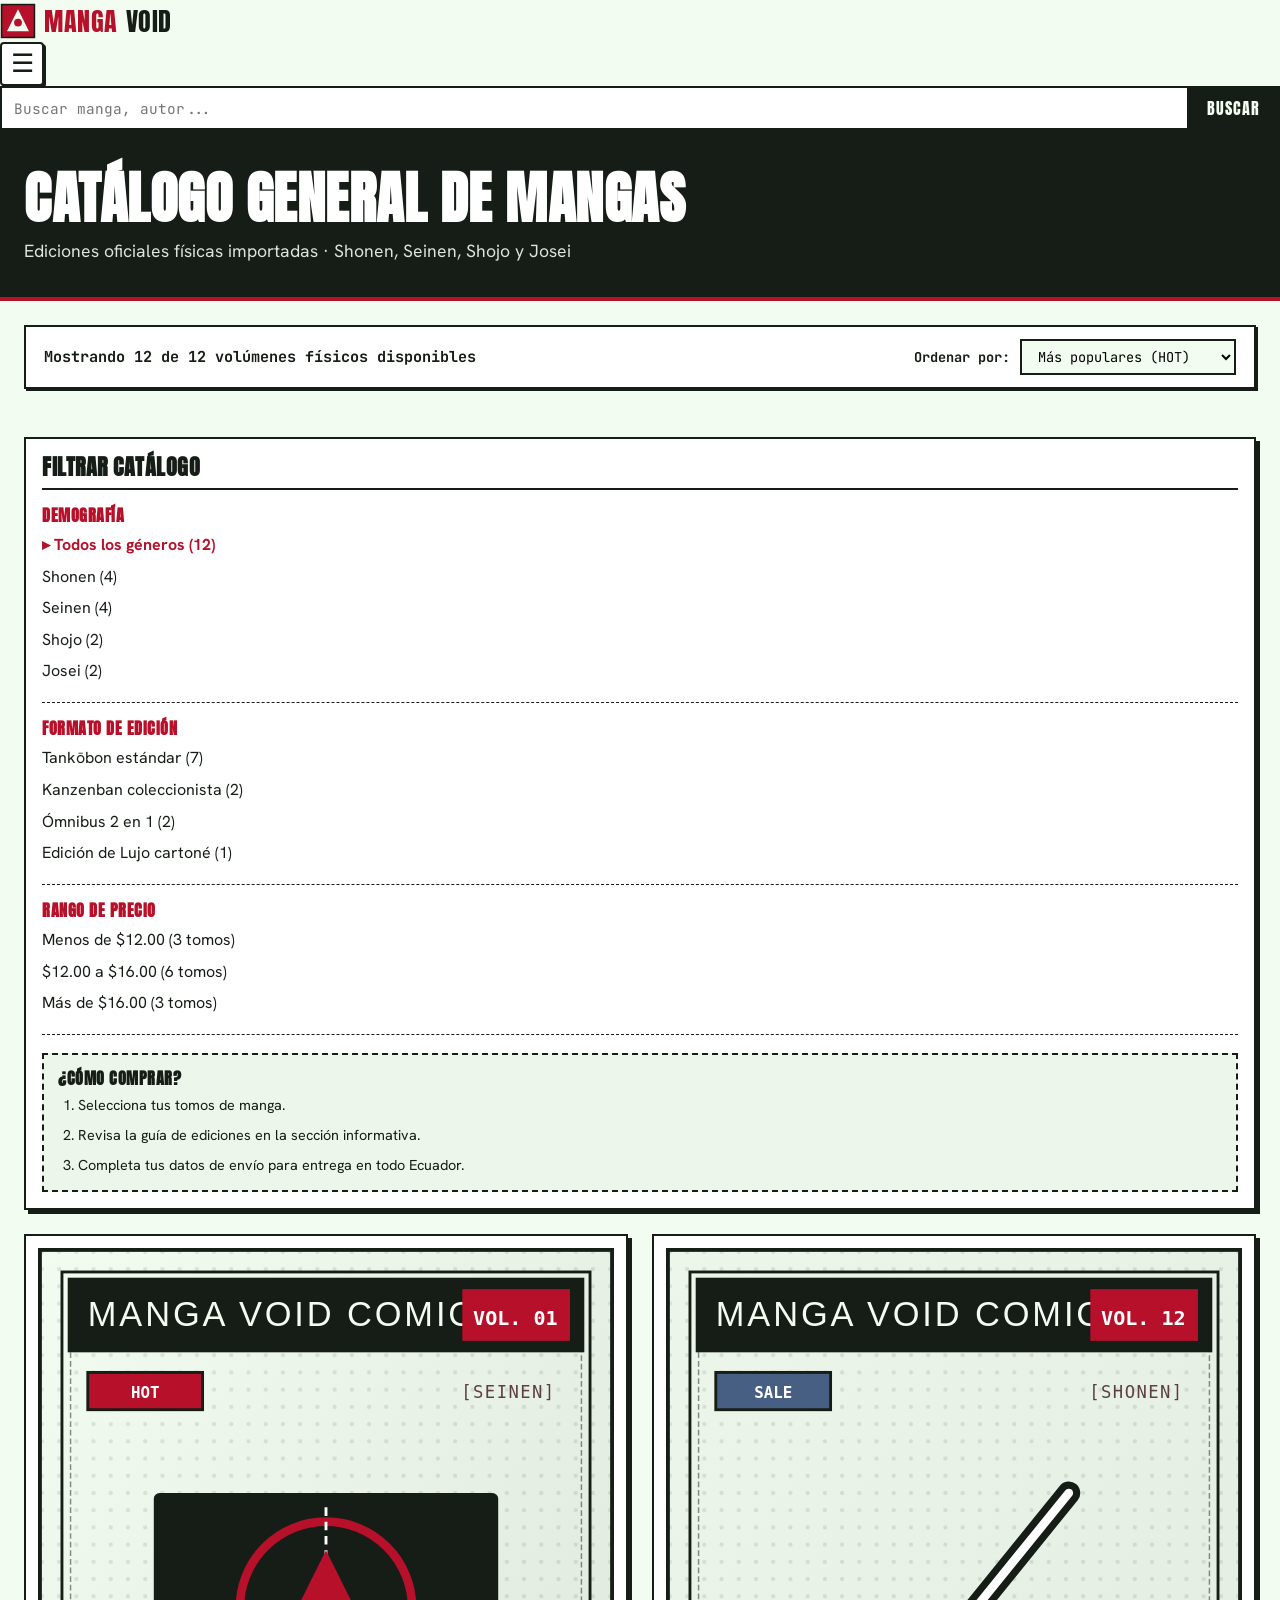
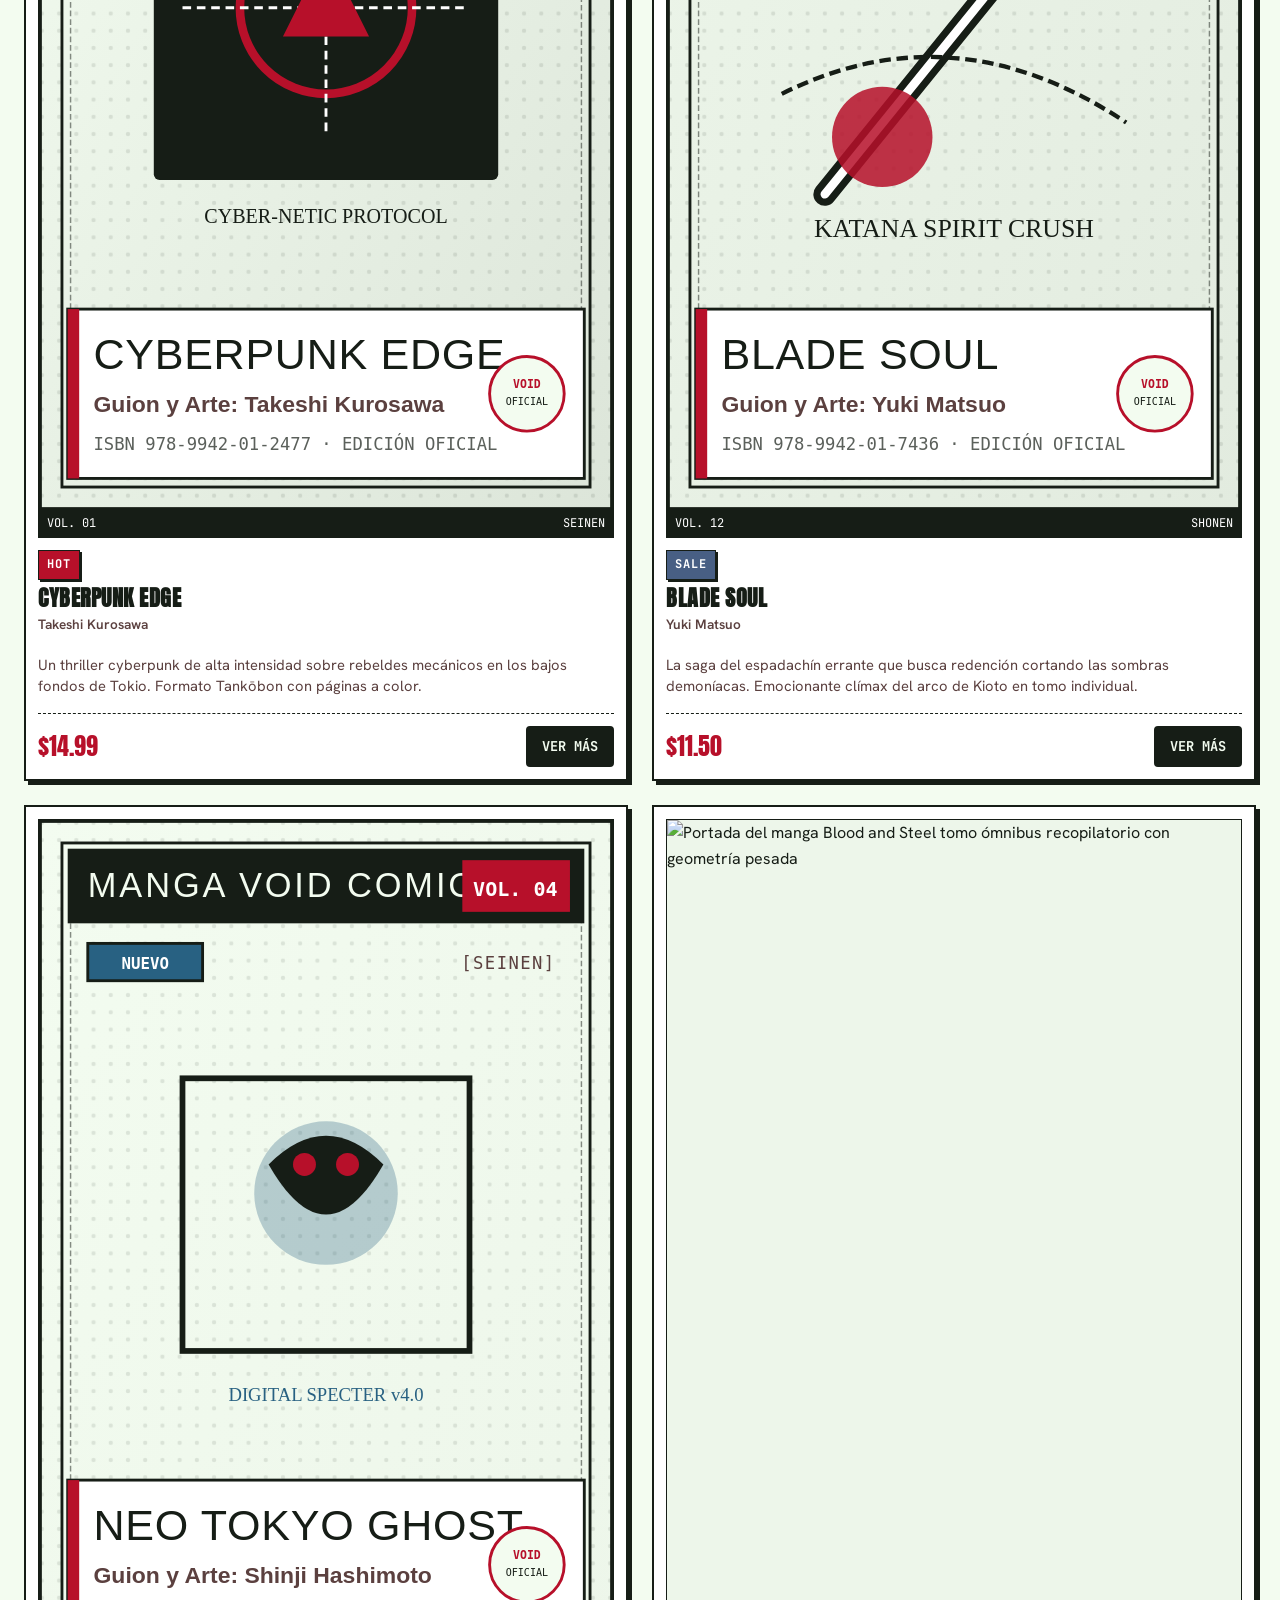
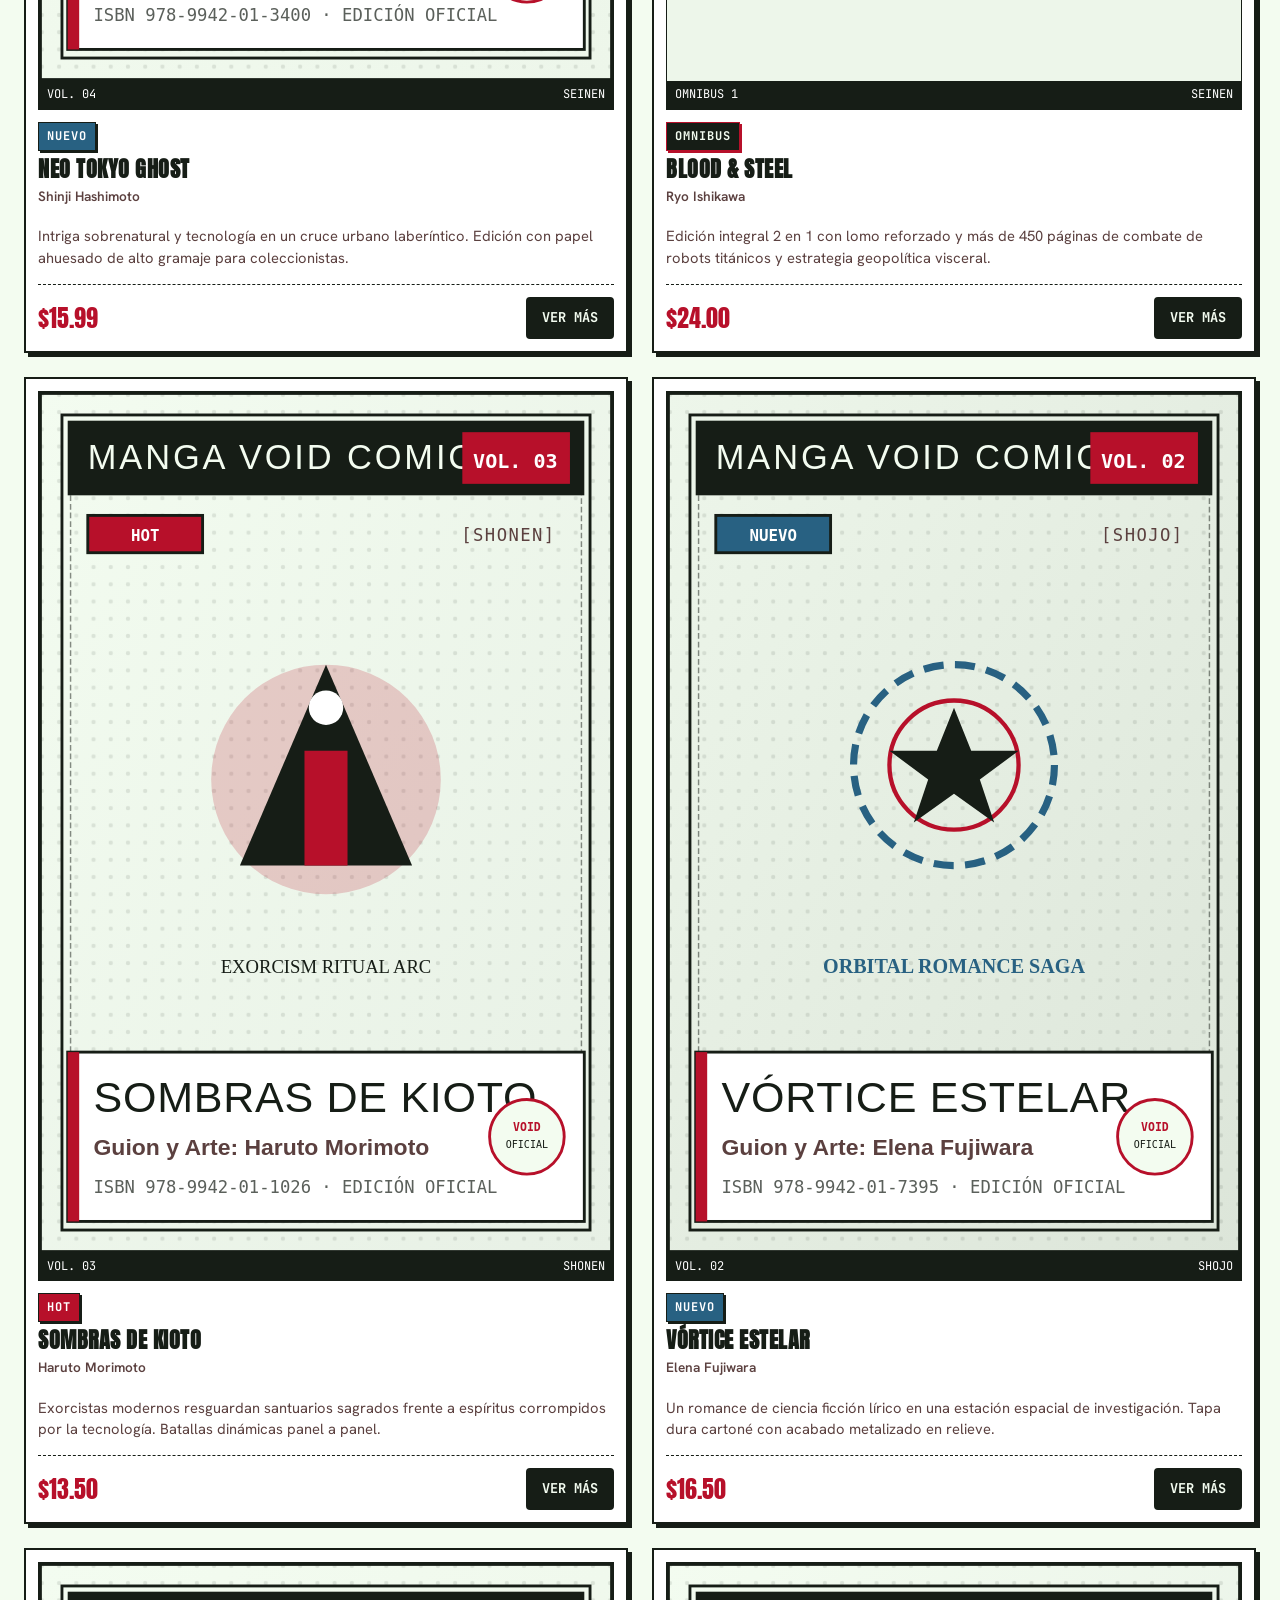
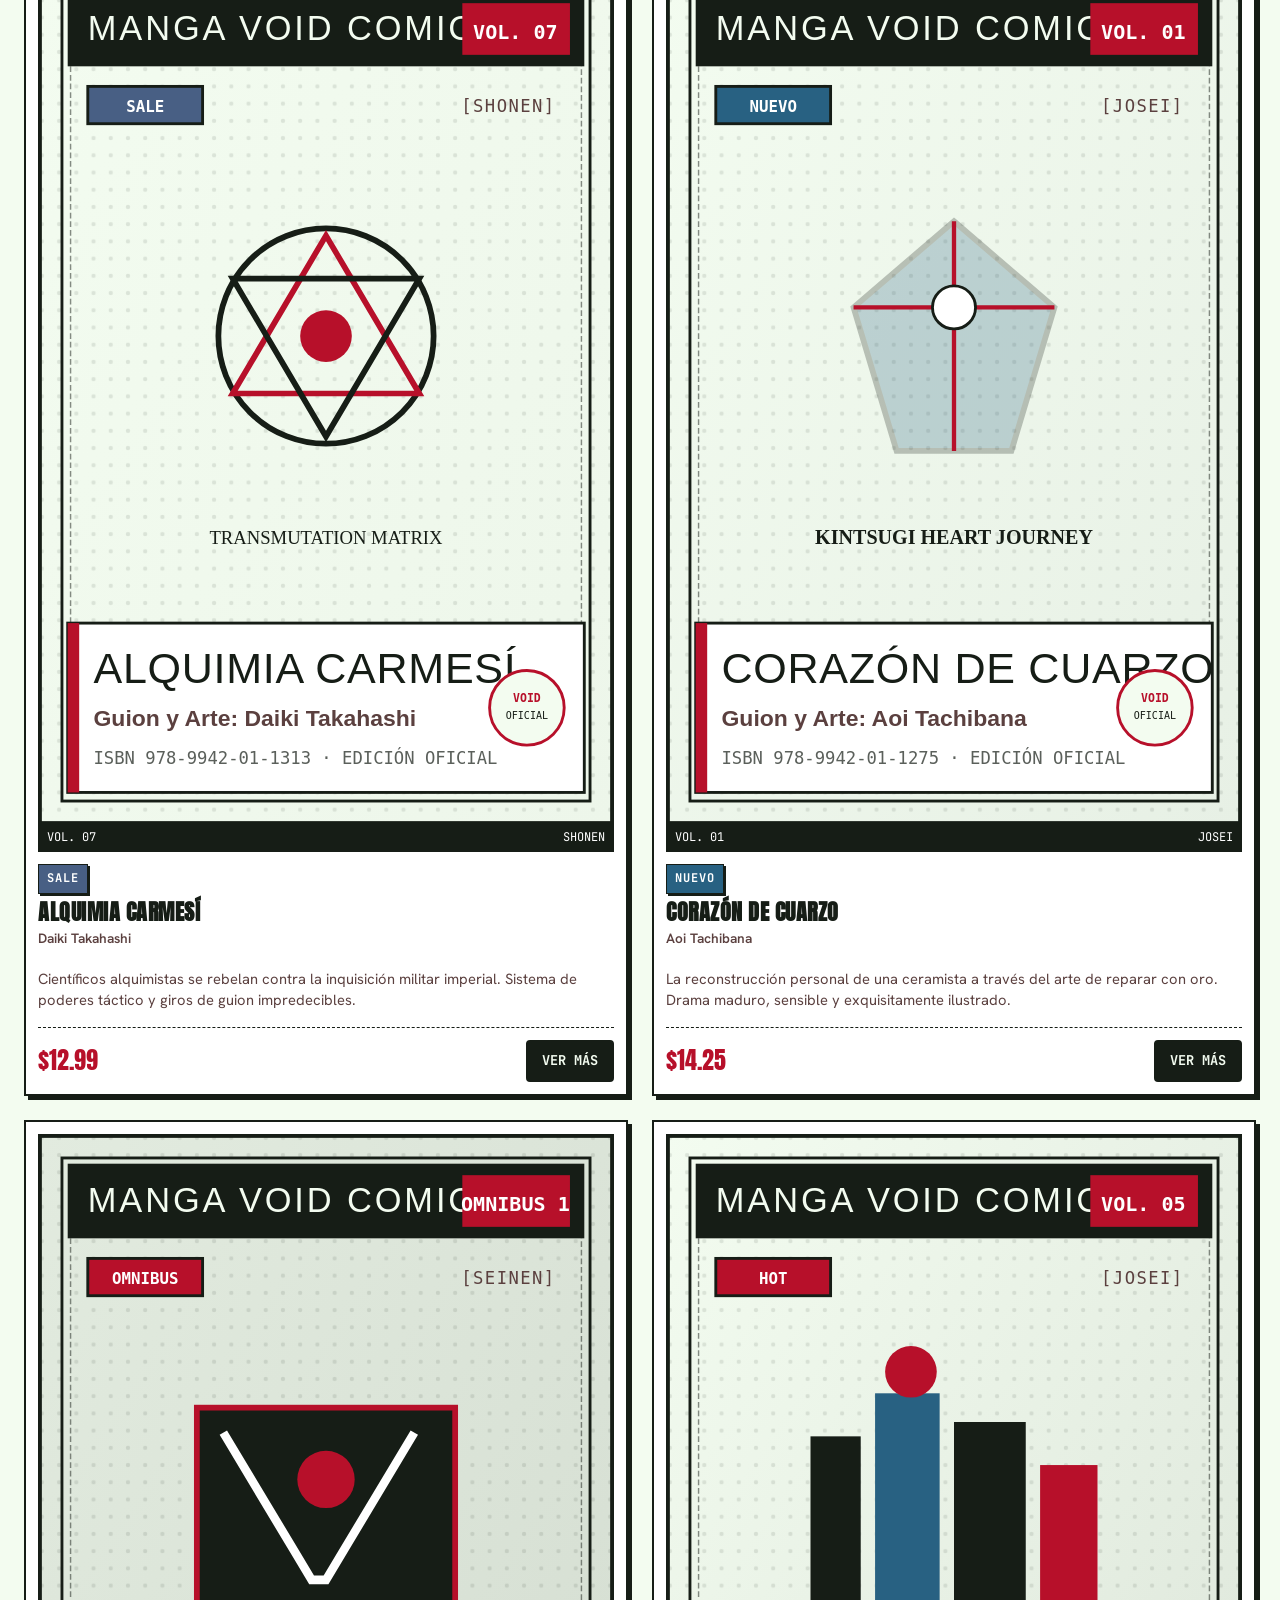
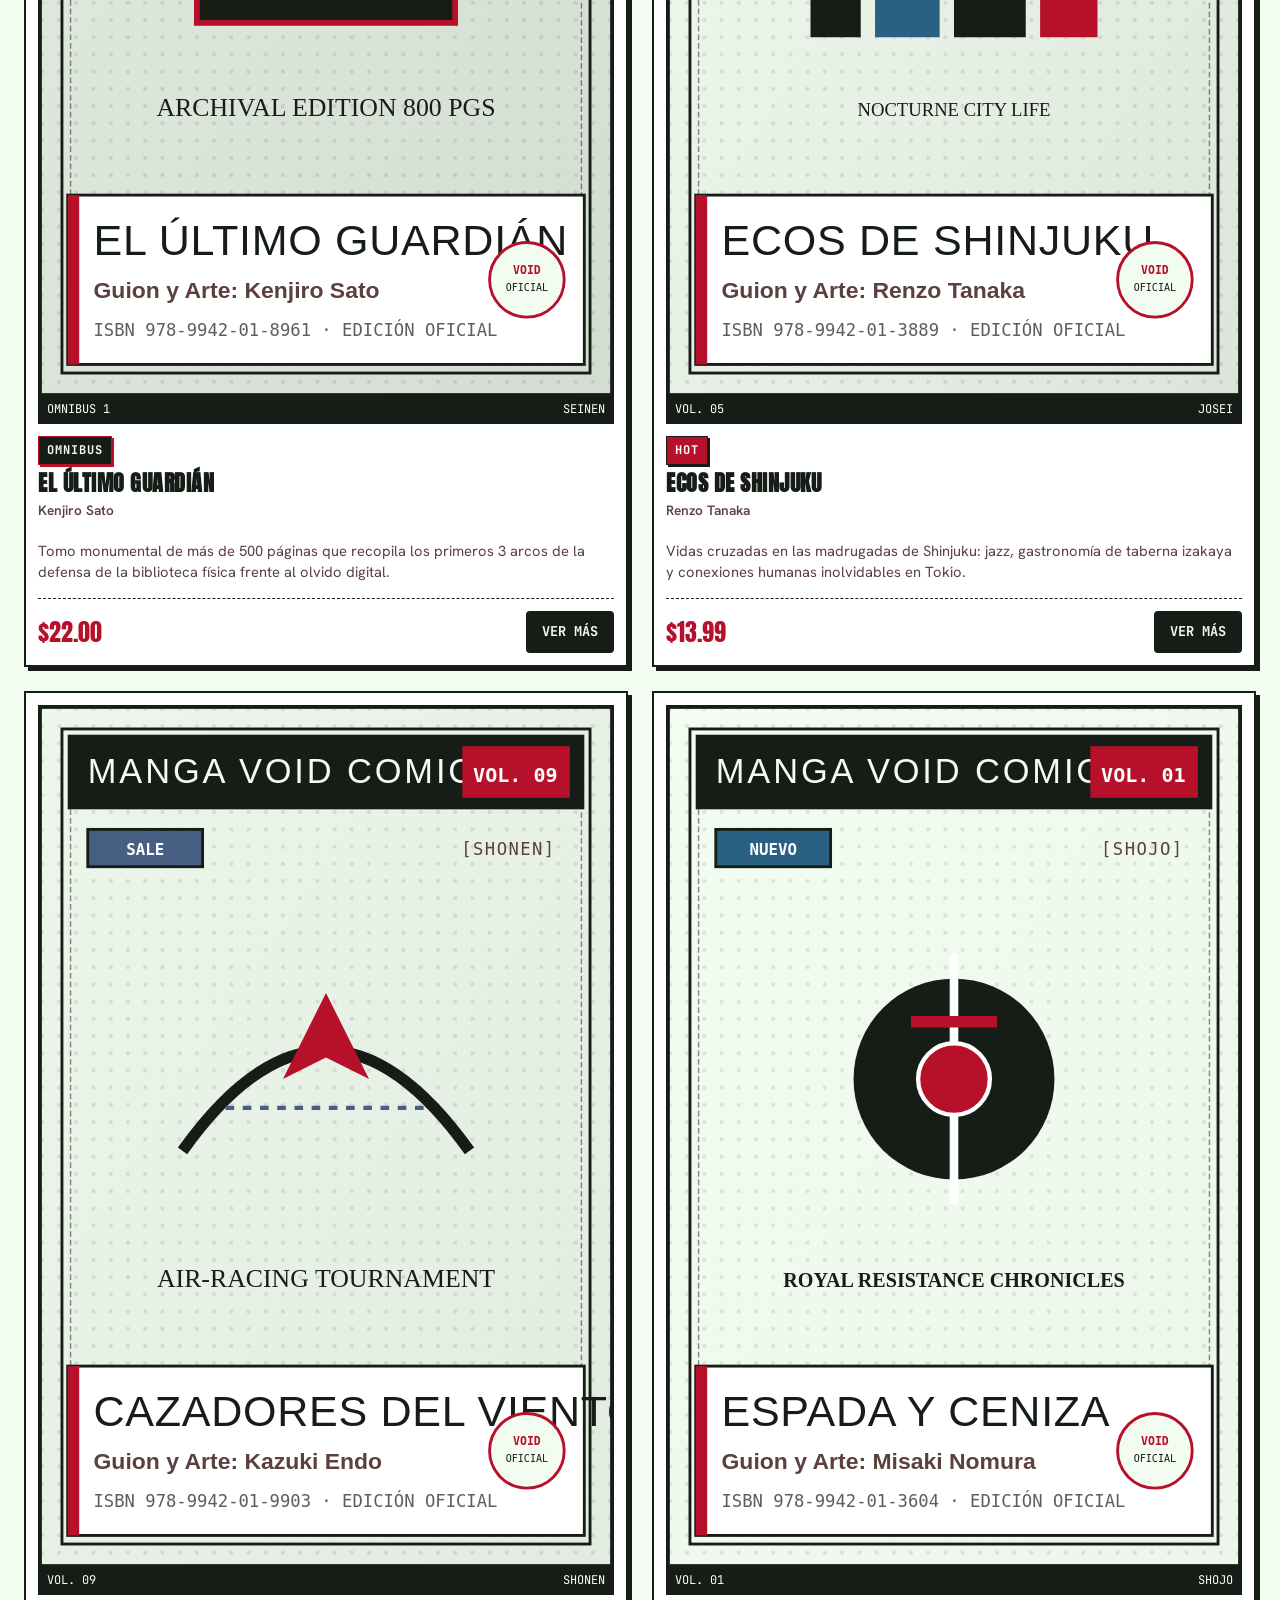
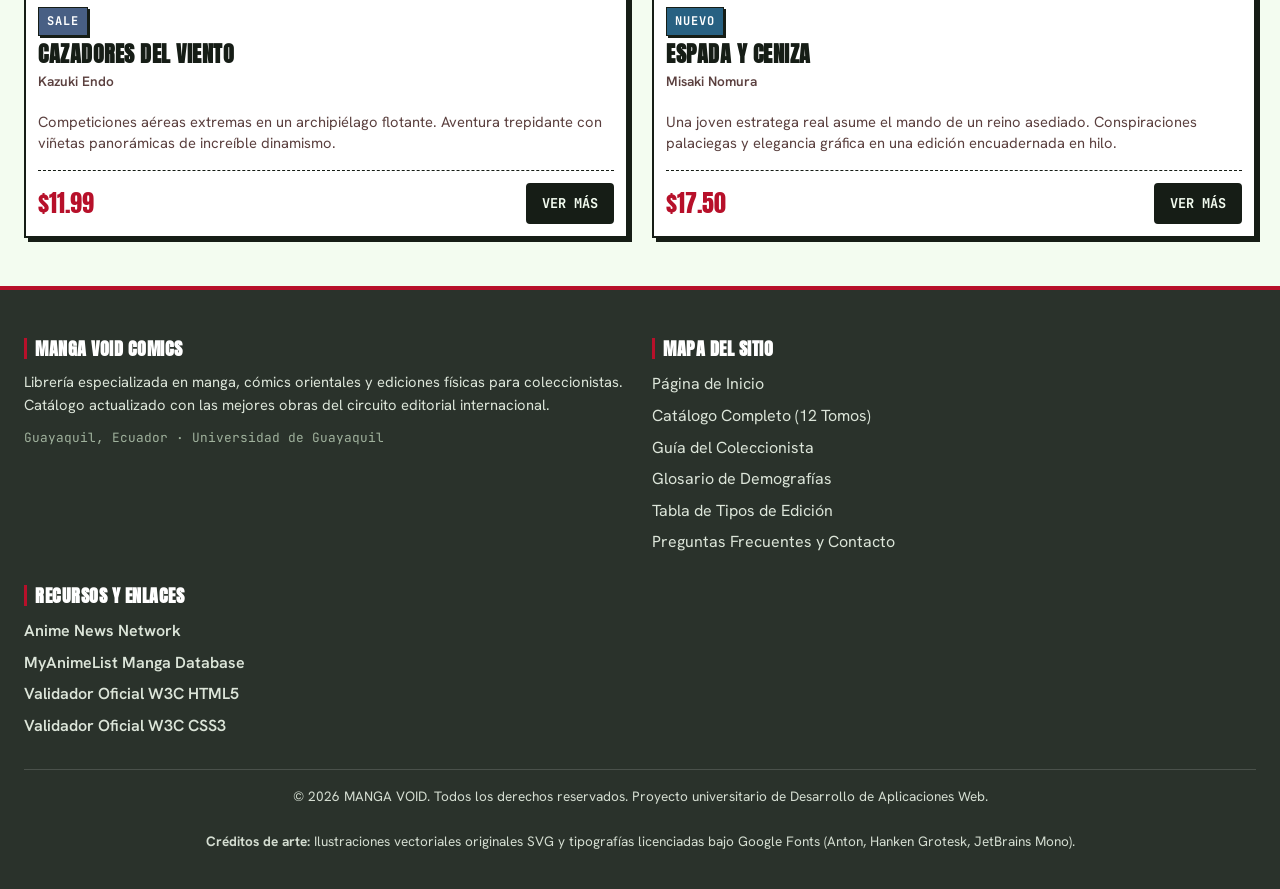
==== commit 14df36d0: "Corrección y responsive del encabezado en 3 páginas y styles.css con patrón hamburguesa sin JS" ====
--- a/catalogo.html
+++ b/catalogo.html
@@ -122,33 +122,33 @@
 <body>
 
   <!-- ========================================================================
-       ENCABEZADO PRINCIPAL (HEADER + NAV + BUSCADOR)
+       ENCABEZADO PRINCIPAL (HEADER + NAVBAR + BUSCADOR RESPONSIVO)
        Semántica: <header>, <nav>
        ======================================================================== -->
-  <header id="encabezado-sitio">
-    <div class="contenedor barra-navegacion">
-      
-      <!-- Logo de Manga Void -->
-      <a href="index.html" class="logo-sitio" title="Inicio - Manga Void">
-        <img src="img/logo.svg" alt="Logotipo oficial de Manga Void en rojo carmesí y tinta negra" width="220" height="42">
+  <header class="encabezado-principal" id="encabezado-principal">
+    <div class="encabezado__contenido">
+      <a class="logo" href="index.html" title="Inicio - Manga Void">
+        <svg class="logo__icono" xmlns="http://www.w3.org/2000/svg" viewBox="0 0 46 46" width="36" height="36" aria-hidden="true">
+          <rect x="2" y="2" width="42" height="42" fill="#b7102a" stroke="#161d16" stroke-width="2"/>
+          <polygon points="23,8 37,36 9,36" fill="#f3fcf0"/>
+          <circle cx="23" cy="25" r="5" fill="#b7102a"/>
+        </svg>
+        <span class="logo__rojo">MANGA</span> <span>VOID</span>
       </a>
-
-      <!-- Menú principal con enlace actual resaltado -->
-      <nav aria-label="Navegación principal del sitio">
-        <div class="menu-principal">
-          <a href="index.html">Inicio</a>
-          <a href="catalogo.html" class="enlace-activo" aria-current="page">Catálogo</a>
-          <a href="pagina3.html">Guía del Coleccionista</a>
-        </div>
+      <input type="checkbox" id="menu-toggle" class="menu-toggle">
+      <label for="menu-toggle" class="menu-boton" aria-label="Abrir o cerrar el menú">☰</label>
+      <nav class="menu" aria-label="Navegación principal">
+        <ul>
+          <li><a href="index.html">Inicio</a></li>
+          <li><a href="catalogo.html" aria-current="page">Catálogo</a></li>
+          <li><a href="pagina3.html">Guía del Coleccionista</a></li>
+        </ul>
       </nav>
-
-      <!-- Formulario de búsqueda accesible -->
-      <form class="formulario-busqueda" action="#" method="get" role="search">
-        <label for="buscar-manga-catalogo" style="position: absolute; width: 1px; height: 1px; padding: 0; margin: -1px; overflow: hidden; clip: rect(0, 0, 0, 0); border: 0;">Buscar mangas en el catálogo</label>
-        <input type="search" id="buscar-manga-catalogo" name="q" placeholder="Buscar por título, autor o demografía..." required>
-        <button type="submit" aria-label="Ejecutar búsqueda">BUSCAR</button>
+      <form class="buscador" role="search" action="#">
+        <label class="solo-lectores" for="buscar">Buscar manga</label>
+        <input type="search" id="buscar" name="q" placeholder="Buscar manga, autor...">
+        <button type="submit">BUSCAR</button>
       </form>
-
     </div>
   </header>
 
--- a/css/styles.css
+++ b/css/styles.css
@@ -200,15 +200,16 @@
   letter-spacing: 1px;
 }
 
-/* ========== SELECTOR: Id | Ejemplo: #encabezado-sitio | Qué hace: Fija el encabezado en la parte superior con borde inferior y sombra dura ========== */
-#encabezado-sitio {
-  background-color: var(--color-papel);
-  border-bottom: 2px solid var(--color-tinta);
-  box-shadow: var(--sombra-dura);
+/* ========== SELECTOR: Id | Ejemplo: #encabezado-principal | Qué hace: Fija el encabezado en la parte superior con position: sticky, z-index: 100 y borde inferior sólido de 4px color tinta ========== */
+#encabezado-principal,
+.encabezado-principal {
   position: sticky;
   top: 0;
   z-index: 100;
   width: 100%;
+  background-color: var(--color-papel);
+  border-bottom: 4px solid var(--color-tinta);
+  box-shadow: var(--sombra-dura);
 }
 
 /* ========== SELECTOR: Id | Ejemplo: #bloque-suscripcion | Qué hace: Aplica fondo oscuro inverso de alto impacto para la sección de boletín informativo ========== */
@@ -480,52 +481,227 @@
 
 /* ==========================================================================
    /* ===== TÉCNICA DE MAQUETACIÓN 1: FLEXBOX ===== */
-   Utilizado en: Encabezado/navegación, Hero layout, Footer, Barras de precios,
-   y Franja de editoriales.
+   Utilizado en: Encabezado/navegación (.encabezado__contenido, .menu, .buscador),
+   Hero layout, Footer, Barras de precios y Franja de editoriales.
    ========================================================================== */
-.barra-navegacion {
-  display: flex;
+
+/* ===== TÉCNICA DE MAQUETACIÓN: FLEXBOX (header) ===== */
+.encabezado__contenido {
+  display: flex;
+  flex-wrap: wrap;
   align-items: center;
   justify-content: space-between;
-  padding-top: var(--espacio-pequeno);
-  padding-bottom: var(--espacio-pequeno);
-  gap: var(--espacio-medio);
-  flex-wrap: wrap; /* Permite que el menú se reorganice en móviles sin JavaScript */
-}
-
-.logo-sitio {
+  gap: 8px 16px;
+  max-width: 1440px;
+  margin: 0 auto;
+  padding: 12px 16px;
+}
+
+/* Identidad visual y logotipo en el encabezado */
+.logo {
+  order: 1;
   display: flex;
   align-items: center;
   gap: 8px;
-}
-
-.menu-principal {
+  font-family: var(--fuente-titulos);
+  font-size: 1.65rem;
+  letter-spacing: 0.5px;
+  text-decoration: none;
+  color: var(--color-tinta);
+  user-select: none;
+}
+
+.logo:hover {
+  color: var(--color-tinta);
+}
+
+.logo__icono {
+  flex-shrink: 0;
+  display: block;
+}
+
+.logo__rojo {
+  color: var(--color-primario);
+}
+
+/* Checkbox oculto visualmente pero accesible por teclado mediante navegación por pestañas (Tab) */
+.menu-toggle {
+  position: absolute;
+  width: 1px;
+  height: 1px;
+  padding: 0;
+  margin: -1px;
+  overflow: hidden;
+  clip: rect(0, 0, 0, 0);
+  white-space: nowrap;
+  border: 0;
+}
+
+/* ========== SELECTOR: Pseudoclase | Ejemplo: .menu-toggle:focus-visible | Qué hace: Mantiene accesible por teclado el interruptor oculto del menú móvil ========== */
+.menu-toggle:focus-visible {
+  clip: auto;
+  opacity: 0;
+}
+
+/* ========== SELECTOR: Hermano adyacente | Ejemplo: .menu-toggle:focus-visible + .menu-boton | Qué hace: Proporciona un indicador de foco visible al botón hamburguesa cuando se navega con teclado ========== */
+.menu-toggle:focus-visible + .menu-boton {
+  outline: 3px solid var(--color-primario);
+  outline-offset: 2px;
+}
+
+/* Botón hamburguesa móvil (☰) con orden 2 en móvil */
+.menu-boton {
+  order: 2;
   display: flex;
   align-items: center;
-  gap: var(--espacio-pequeno);
-  flex-wrap: wrap;
-}
-
-.menu-principal a.enlace-activo {
+  justify-content: center;
+  width: 44px;
+  height: 44px;
+  font-size: 1.6rem;
+  line-height: 1;
+  color: var(--color-tinta);
+  background-color: var(--color-superficie);
+  border: 2px solid var(--color-tinta);
+  border-radius: var(--radio-boton);
+  box-shadow: var(--sombra-dura-pequena);
+  cursor: pointer;
+  user-select: none;
+  transition: background-color 0.2s ease, color 0.2s ease, border-color 0.2s ease;
+}
+
+/* ========== SELECTOR: Pseudoclase | Ejemplo: .menu-boton:hover | Qué hace: Destaca el botón hamburguesa con fondo carmesí primario al pasar el cursor ========== */
+.menu-boton:hover {
+  background-color: var(--color-primario);
+  color: #ffffff;
+  border-color: var(--color-primario);
+}
+
+/* ========== SELECTOR: Pseudoclase | Ejemplo: .menu-toggle:checked | Qué hace: Aplica fondo carmesí primario al botón hamburguesa cuando el menú móvil está activo/abierto ========== */
+.menu-toggle:checked + .menu-boton {
+  background-color: var(--color-primario);
+  color: #ffffff;
+  border-color: var(--color-primario);
+}
+
+/* Contenedor del menú de navegación (en móvil oculto por defecto, con orden 3) */
+.menu {
+  order: 3;
+  width: 100%;
+  display: none;
+  background-color: var(--color-superficie);
+  border: 2px solid var(--color-tinta);
+  box-shadow: var(--sombra-dura);
+  margin-top: 4px;
+}
+
+/* ========== SELECTOR: Hermano general | Ejemplo: .menu-toggle:checked ~ .menu | Qué hace: Despliega el menú de navegación al marcarse el checkbox del botón hamburguesa sin JavaScript ========== */
+.menu-toggle:checked ~ .menu {
+  display: block;
+}
+
+/* ========== SELECTOR: Hijo directo | Ejemplo: .menu > ul | Qué hace: Aplica orientación en columna y espaciado vertical a la lista de navegación principal en móvil ========== */
+.menu > ul {
+  display: flex;
+  flex-direction: column;
+  list-style: none;
+  padding: 8px 0;
+  margin: 0;
+  gap: 4px;
+}
+
+.menu a {
+  display: block;
+  padding: 10px 14px;
+  font-family: var(--fuente-titulos);
+  font-size: 1.15rem;
+  letter-spacing: 0.5px;
+  text-decoration: none;
+  color: var(--color-tinta);
+  border-bottom: 3px solid transparent;
+  transition: color 0.2s ease, background-color 0.2s ease, border-color 0.2s ease;
+}
+
+/* ========== SELECTOR: Pseudoclase | Ejemplo: .menu a:hover | Qué hace: Resalta el enlace de navegación con color primario carmesí al pasar el cursor ========== */
+.menu a:hover {
+  color: var(--color-primario);
+  background-color: var(--color-superficie-baja);
+}
+
+/* ========== SELECTOR: Atributo | Ejemplo: a[aria-current="page"] | Qué hace: Resalta el enlace de la página activa con color rojo primario y borde inferior de 3px ========== */
+a[aria-current="page"] {
   color: var(--color-primario);
   border-bottom: 3px solid var(--color-primario);
-}
-
-.formulario-busqueda {
-  display: flex;
-  align-items: center;
-  gap: 0;
-}
-
-.formulario-busqueda button {
+  font-weight: 700;
+}
+
+/* Formulario de búsqueda accesible de altura uniforme 44px */
+.buscador {
+  order: 4;
+  width: 100%;
+  display: flex;
+  align-items: stretch;
+  height: 44px;
+  margin: 0;
+}
+
+/* ========== SELECTOR: Atributo | Ejemplo: input[type="search"] | Qué hace: Establece altura exacta de 44px, borde sólido de 2px, tipografía monoespaciada y evita desbordamientos con min-width: 0 ========== */
+.buscador input[type="search"] {
+  flex: 1;
+  min-width: 0;
+  height: 44px;
+  box-sizing: border-box;
+  padding: 0 12px;
+  font-family: var(--fuente-etiquetas);
+  font-size: 0.9rem;
+  background-color: var(--color-superficie);
+  color: var(--color-tinta);
+  border: 2px solid var(--color-tinta);
+  border-right: none;
+  border-radius: var(--radio-cero);
+}
+
+/* ========== SELECTOR: Pseudoclase | Ejemplo: .buscador input[type="search"]:focus | Qué hace: Cambia el borde a color rojo primario al enfocar el campo de búsqueda sin alterar la altura de 44px ========== */
+.buscador input[type="search"]:focus {
+  border-color: var(--color-primario);
+  outline: none;
+}
+
+.buscador button {
+  height: 44px;
+  box-sizing: border-box;
+  padding: 0 18px;
   background-color: var(--color-tinta);
+  color: var(--color-papel);
+  border: 2px solid var(--color-tinta);
+  border-radius: var(--radio-cero);
+  font-family: var(--fuente-titulos);
+  font-size: 1rem;
+  letter-spacing: 1px;
+  cursor: pointer;
+  flex-shrink: 0;
+  text-shadow: none;
+  -webkit-text-stroke: 0;
+  transition: background-color 0.2s ease, border-color 0.2s ease, color 0.2s ease;
+}
+
+/* ========== SELECTOR: Pseudoclase | Ejemplo: .buscador button:hover | Qué hace: Cambia el fondo del botón de búsqueda a rojo primario al pasar el cursor ========== */
+.buscador button:hover {
+  background-color: var(--color-primario);
+  border-color: var(--color-primario);
   color: #ffffff;
-  border: 2px solid var(--color-tinta);
-  border-left: none;
-  padding: 10px 14px;
-  cursor: pointer;
-  font-family: var(--fuente-titulos);
-  font-size: 1rem;
+}
+
+/* Clase utilitaria para ocultar texto manteniendo accesibilidad total para lectores de pantalla */
+.solo-lectores {
+  position: absolute;
+  width: 1px;
+  height: 1px;
+  padding: 0;
+  margin: -1px;
+  overflow: hidden;
+  clip: rect(0, 0, 0, 0);
+  white-space: nowrap;
+  border: 0;
 }
 
 /* Hero con maquetación Flexbox */
@@ -976,10 +1152,89 @@
   }
 }
 
-/* --------------------------------------------------------------------------
-   ESCRITORIO: Ancho mínimo 1024px
-   -------------------------------------------------------------------------- */
+/* ==========================================================================
+   /* ===== MEDIA QUERY TABLETA (≥768px) ===== */
+   Fila 1: Logotipo + Menú de navegación horizontal.
+   Fila 2: Formulario de búsqueda ocupando todo el ancho.
+   ========================================================================== */
+@media (min-width: 768px) {
+  /* Ocultar botón hamburguesa y mostrar menú siempre visible en tableta */
+  .menu-toggle,
+  .menu-boton {
+    display: none;
+  }
+
+  .menu {
+    display: block;
+    order: 2;
+    flex: 1;
+    width: auto;
+    background-color: transparent;
+    border: none;
+    box-shadow: none;
+    margin-top: 0;
+  }
+
+  .menu > ul {
+    flex-direction: row;
+    justify-content: center;
+    align-items: center;
+    gap: 16px;
+    padding: 0;
+  }
+
+  .menu a {
+    padding: 8px 14px;
+    border-radius: var(--radio-boton);
+  }
+
+  .menu a:hover {
+    background-color: transparent;
+  }
+
+  /* Buscador en fila 2 ocupando todo el ancho */
+  .buscador {
+    order: 3;
+    width: 100%;
+  }
+}
+
+/* ==========================================================================
+   /* ===== MEDIA QUERY ESCRITORIO (≥1024px) ===== */
+   UNA sola fila: Logo a la izquierda, menú centrado y buscador a la derecha (300px).
+   Catálogo en 3 columnas según rúbrica universitaria.
+   ========================================================================== */
 @media (min-width: 1024px) {
+  /* Encabezado en UNA sola fila sin salto de línea */
+  .encabezado__contenido {
+    flex-wrap: nowrap;
+    gap: 24px;
+    padding-top: 10px;
+    padding-bottom: 10px;
+  }
+
+  .logo {
+    order: 1;
+    flex: 0 0 auto;
+  }
+
+  .menu {
+    order: 2;
+    flex: 1;
+    display: flex;
+    justify-content: center;
+  }
+
+  .menu > ul {
+    gap: 24px;
+  }
+
+  .buscador {
+    order: 3;
+    width: 300px;
+    flex: 0 0 300px;
+  }
+
   .contenedor {
     padding-left: var(--margen-escritorio);
     padding-right: var(--margen-escritorio);
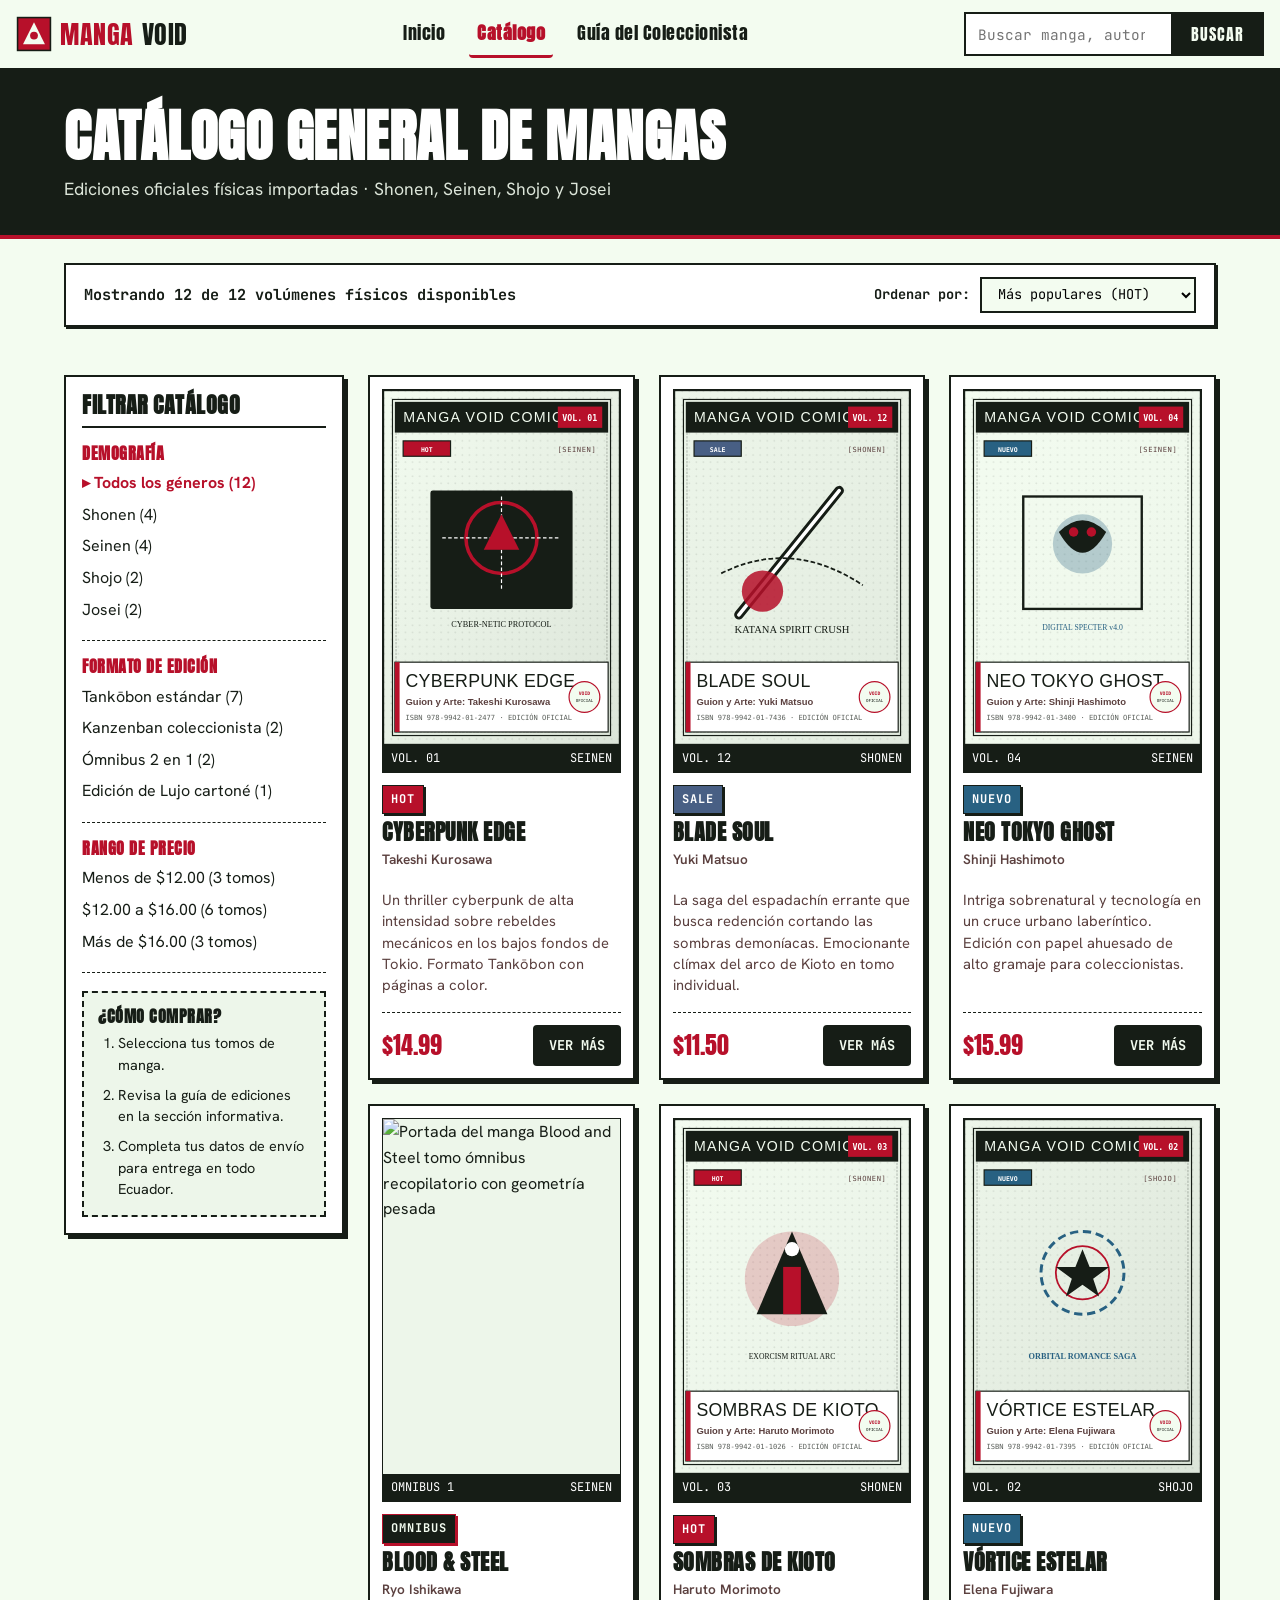
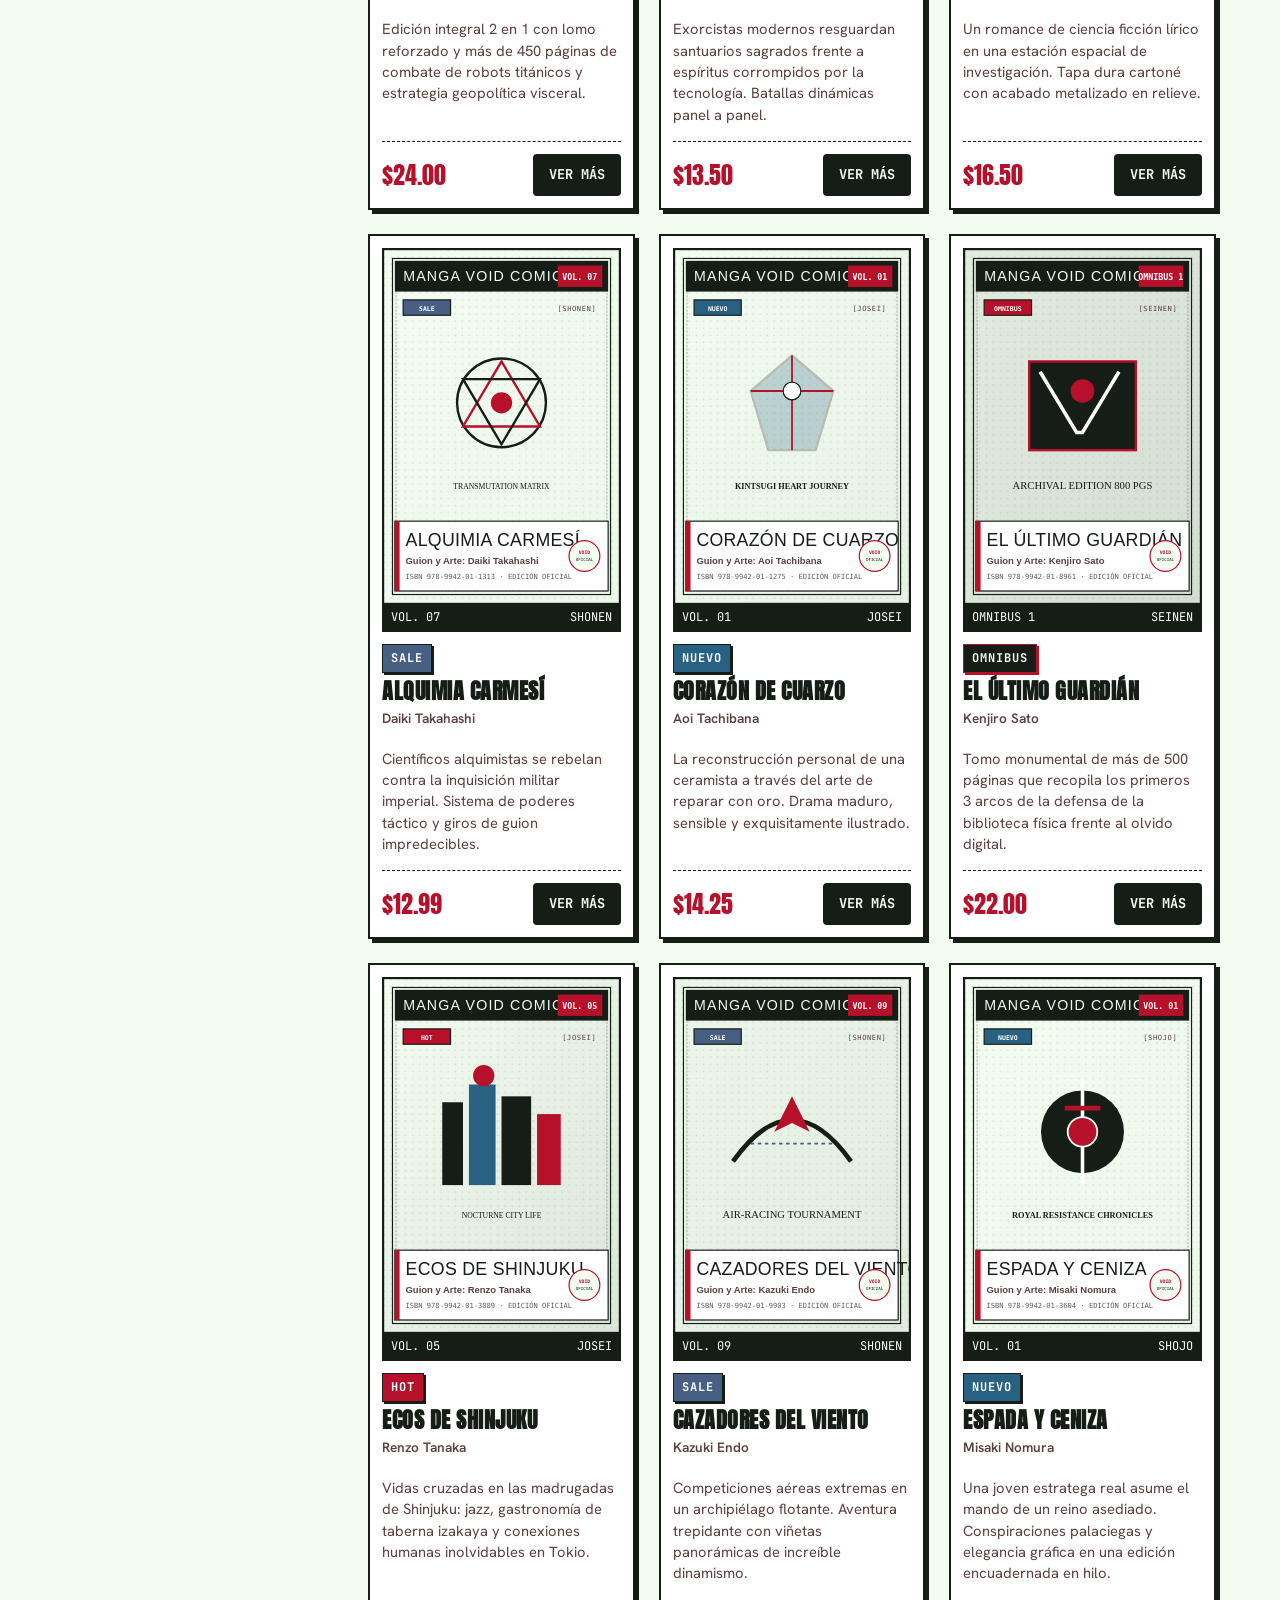
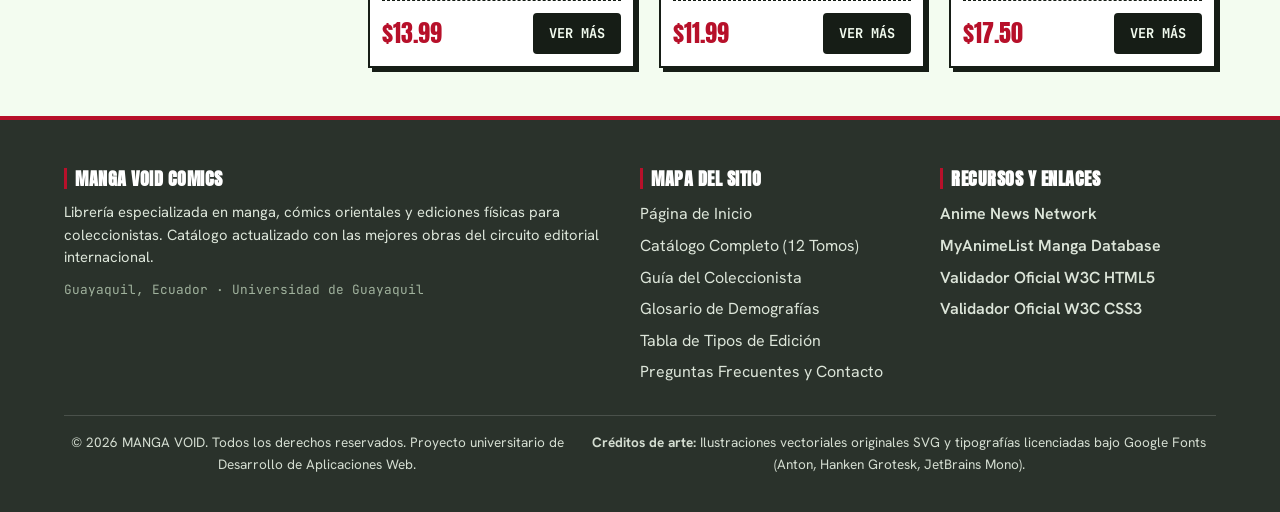
==== commit 4e6c4d48: "Refactorizar encabezado: responsive mobile-first, fila única en escritorio >=900px y resolver error " ====
--- a/catalogo.html
+++ b/catalogo.html
@@ -137,18 +137,20 @@
       </a>
       <input type="checkbox" id="menu-toggle" class="menu-toggle">
       <label for="menu-toggle" class="menu-boton" aria-label="Abrir o cerrar el menú">☰</label>
-      <nav class="menu" aria-label="Navegación principal">
-        <ul>
-          <li><a href="index.html">Inicio</a></li>
-          <li><a href="catalogo.html" aria-current="page">Catálogo</a></li>
-          <li><a href="pagina3.html">Guía del Coleccionista</a></li>
-        </ul>
-      </nav>
-      <form class="buscador" role="search" action="#">
-        <label class="solo-lectores" for="buscar">Buscar manga</label>
-        <input type="search" id="buscar" name="q" placeholder="Buscar manga, autor...">
-        <button type="submit">BUSCAR</button>
-      </form>
+      <div class="encabezado__panel">
+        <nav class="menu" aria-label="Navegación principal">
+          <ul>
+            <li><a href="index.html">Inicio</a></li>
+            <li><a href="catalogo.html" aria-current="page">Catálogo</a></li>
+            <li><a href="pagina3.html">Guía del Coleccionista</a></li>
+          </ul>
+        </nav>
+        <form class="buscador" role="search" action="#">
+          <label class="solo-lectores" for="buscar">Buscar manga</label>
+          <input type="search" id="buscar" name="q" placeholder="Buscar manga, autor...">
+          <button type="submit">BUSCAR</button>
+        </form>
+      </div>
     </div>
   </header>
 
--- a/css/styles.css
+++ b/css/styles.css
@@ -200,7 +200,774 @@
   letter-spacing: 1px;
 }
 
-/* ========== SELECTOR: Id | Ejemplo: #encabezado-principal | Qué hace: Fija el encabezado en la parte superior con position: sticky, z-index: 100 y borde inferior sólido de 4px color tinta ========== */
+
+/* ========== SELECTOR: Id | Ejemplo: #bloque-suscripcion | Qué hace: Aplica fondo oscuro inverso de alto impacto para la sección de boletín informativo ========== */
+#bloque-suscripcion {
+  background-color: var(--color-tinta);
+  color: var(--color-texto-inverso);
+  border-top: 4px solid var(--color-primario);
+  border-bottom: 2px solid var(--color-tinta);
+  padding: var(--espacio-seccion) 0;
+  position: relative;
+}
+
+/* ========== SELECTOR: Elemento + clase | Ejemplo: article.tarjeta-manga | Qué hace: Aumenta especificidad para asegurar que las tarjetas artículo manejen altura completa ========== */
+article.tarjeta-manga {
+  height: 100%;
+}
+
+/* ========== SELECTOR: Elemento + clase | Ejemplo: p.descripcion-manga | Qué hace: Limita la altura y estiliza el extracto del manga con tipografía Hanken Grotesk ========== */
+p.descripcion-manga {
+  color: var(--color-texto-secundario);
+  font-size: 0.92rem;
+  line-height: 1.45;
+  margin-top: 6px;
+  margin-bottom: var(--espacio-medio);
+}
+
+/* ========== SELECTOR: Elemento + clase | Ejemplo: a.boton-accion | Qué hace: Estiliza enlaces para que luzcan y se comporten como botones secundarios ========== */
+a.boton-accion {
+  background-color: var(--color-tinta);
+  color: var(--color-papel);
+  font-family: var(--fuente-etiquetas);
+  font-size: 0.85rem;
+  font-weight: 700;
+  padding: 8px 14px;
+  border: 2px solid var(--color-tinta);
+  border-radius: var(--radio-boton);
+  text-transform: uppercase;
+  display: inline-block;
+}
+
+/* ========== SELECTOR: Combinador descendiente | Ejemplo: nav a | Qué hace: Estiliza todos los enlaces que se encuentren dentro de cualquier barra de navegación ========== */
+nav a {
+  font-family: var(--fuente-titulos);
+  font-size: 1.15rem;
+  letter-spacing: 0.5px;
+  padding: 6px 12px;
+  border-bottom: 3px solid transparent;
+}
+
+/* ========== SELECTOR: Combinador hijo directo | Ejemplo: ul > li | Qué hace: Selecciona únicamente los elementos de lista que sean hijos directos de un elemento ul ========== */
+ul.lista-beneficios > li {
+  position: relative;
+  padding-left: 32px;
+  margin-bottom: var(--espacio-pequeno);
+  font-size: 1.05rem;
+}
+
+/* ========== SELECTOR: Combinador hermano adyacente | Ejemplo: h2 + p | Qué hace: Estiliza el primer párrafo inmediatamente posterior a un encabezado h2 como bajada o subtítulo ========== */
+h2 + p.subtitulo-seccion {
+  font-size: 1.15rem;
+  color: var(--color-texto-secundario);
+  font-weight: 600;
+  margin-bottom: var(--espacio-grande);
+}
+
+/* ========== SELECTOR: Combinador hermano general | Ejemplo: h2 ~ p | Qué hace: Da estilo de lectura amplio a todos los párrafos que sucedan a un h2 dentro del mismo bloque ========== */
+.contenido-articulo h2 ~ p {
+  color: var(--color-tinta);
+  line-height: 1.7;
+}
+
+/* ========== SELECTOR: Pseudoclase | Ejemplo: :hover | Qué hace: Desplaza la tarjeta 4px arriba-izquierda en hover creando el efecto de relieve pop ========== */
+.tarjeta-manga:hover {
+  transform: translate(-4px, -4px);
+  box-shadow: var(--sombra-dura-grande);
+}
+
+/* ========== SELECTOR: Pseudoclase | Ejemplo: :focus | Qué hace: Ilumina con borde carmesí de 2px e indicador visible cualquier input que reciba foco de teclado ========== */
+input:focus,
+textarea:focus,
+select:focus {
+  outline: none;
+  border-color: var(--color-primario);
+  box-shadow: 0 0 0 3px rgba(183, 16, 42, 0.25);
+}
+
+/* ========== SELECTOR: Pseudoclase | Ejemplo: :active | Qué hace: Presiona el botón devolviéndolo a su posición base cuando el usuario hace clic ========== */
+.boton-primario:active,
+a.boton-accion:active {
+  transform: translate(2px, 2px);
+  box-shadow: var(--sombra-dura-pequena);
+}
+
+/* ========== SELECTOR: Pseudoclase | Ejemplo: :link | Qué hace: Estiliza los hipervínculos no visitados asegurando color primario distinguible ========== */
+.enlace-destacado:link {
+  color: var(--color-primario);
+  text-decoration: underline;
+}
+
+/* ========== SELECTOR: Pseudoclase | Ejemplo: :visited | Qué hace: Indica enlaces ya visitados con tonalidad secundaria sin romper la armonía visual ========== */
+.enlace-destacado:visited {
+  color: var(--color-secundario);
+}
+
+/* ========== SELECTOR: Pseudoclase | Ejemplo: :first-child | Qué hace: Aplica un borde rojo superior al primer elemento de una lista de detalles ========== */
+ul.lista-beneficios > li:first-child {
+  font-weight: 700;
+}
+
+/* ========== SELECTOR: Pseudoclase | Ejemplo: :last-child | Qué hace: Remueve el margen inferior en el último elemento dentro de una columna o contenedor ========== */
+.columna-informacion > p:last-child {
+  margin-bottom: 0;
+}
+
+/* ========== SELECTOR: Pseudoclase | Ejemplo: :nth-child(2n) | Qué hace: Alterna el color de fondo en las filas pares de la tabla comparativa de ediciones ========== */
+table tbody tr:nth-child(2n) {
+  background-color: var(--color-superficie-baja);
+}
+
+/* ========== SELECTOR: Pseudoelemento | Ejemplo: ::before | Qué hace: Inserta el ícono cuadrado rojo característico del estilo manga antes de los ítems de lista ========== */
+ul.lista-beneficios > li::before {
+  content: "■";
+  color: var(--color-primario);
+  font-size: 1.1rem;
+  position: absolute;
+  left: 0;
+  top: 0;
+}
+
+/* ========== SELECTOR: Pseudoelemento | Ejemplo: ::after | Qué hace: Agrega una flecha decorativa al final de los enlaces de tipo 'Ver catálogo completo' ========== */
+a.enlace-con-flecha::after {
+  content: " →";
+  font-weight: bold;
+  transition: transform 0.2s ease;
+  display: inline-block;
+}
+a.enlace-con-flecha:hover::after {
+  transform: translateX(4px);
+}
+
+/* ========== SELECTOR: Pseudoelemento | Ejemplo: ::first-letter | Qué hace: Aplica estilo capitular agrandado a la primera letra del primer párrafo de la guía ========== */
+p.parrafo-capitular::first-letter {
+  font-family: var(--fuente-titulos);
+  font-size: 3.2rem;
+  float: left;
+  line-height: 0.8;
+  margin-right: 8px;
+  color: var(--color-primario);
+}
+
+/* ========== SELECTOR: Pseudoelemento | Ejemplo: ::first-line | Qué hace: Resalta en negrita y mayúsculas la primera línea de la introducción de coleccionistas ========== */
+p.parrafo-destacado::first-line {
+  font-family: var(--fuente-titulos);
+  letter-spacing: 1px;
+  color: var(--color-primario);
+}
+
+/* ========== SELECTOR: Pseudoelemento | Ejemplo: ::marker | Qué hace: Colorea los números de las listas ordenadas <ol> con el rojo primario de la tienda ========== */
+ol.lista-pasos-lectura li::marker {
+  color: var(--color-primario);
+  font-family: var(--fuente-titulos);
+  font-size: 1.25rem;
+}
+
+/* ========== SELECTOR: Pseudoelemento | Ejemplo: ::selection | Qué hace: Personaliza la selección de texto con fondo carmesí y texto blanco puro ========== */
+::selection {
+  background-color: var(--color-primario);
+  color: #ffffff;
+}
+
+/* ========== SELECTOR: Atributo | Ejemplo: a[target] | Qué hace: Agrega estilo cursor externo a enlaces que abren una pestaña nueva ========== */
+a[target="_blank"] {
+  cursor: alias;
+}
+
+/* ========== SELECTOR: Atributo | Ejemplo: input[type="text"] | Qué hace: Establece ancho, tipografía monoespaciada y bordes duros a campos de texto ========== */
+input[type="text"],
+input[type="search"] {
+  font-family: var(--fuente-etiquetas);
+  font-size: 0.9rem;
+  padding: 10px 14px;
+  background-color: var(--color-superficie);
+  border: 2px solid var(--color-tinta);
+  border-radius: var(--radio-cero);
+}
+
+/* ========== SELECTOR: Atributo | Ejemplo: input[type="email"] | Qué hace: Diseña el campo de suscripción con tipografía clara y sin esquinas redondeadas ========== */
+input[type="email"] {
+  font-family: var(--fuente-etiquetas);
+  font-size: 0.95rem;
+  padding: 12px 16px;
+  background-color: var(--color-superficie);
+  border: 2px solid var(--color-tinta);
+  border-radius: var(--radio-cero);
+}
+
+/* ========== SELECTOR: Atributo | Ejemplo: a[href^="https"] | Qué hace: Identifica enlaces externos seguros que inician con protocolo https:// ========== */
+a[href^="https"] {
+  font-weight: 600;
+}
+
+/* ========== SELECTOR: Atributo | Ejemplo: a[href$=".html"] | Qué hace: Aplica transición de navegación a todos los enlaces internos que terminan en extensión .html ========== */
+a[href$=".html"] {
+  position: relative;
+}
+
+/* ========== SELECTOR: Atributo | Ejemplo: a[href*="manga"] | Qué hace: Detecta cualquier enlace que contenga la palabra clave 'manga' en su ruta ========== */
+a[href*="manga"] {
+  letter-spacing: 0.2px;
+}
+
+/* ========== SELECTOR: Atributo | Ejemplo: [class*="etiqueta"] | Qué hace: Selecciona cualquier elemento que contenga la subcadena 'etiqueta' en su atributo class ========== */
+[class*="etiqueta"] {
+  font-family: var(--fuente-etiquetas);
+  font-size: 0.75rem;
+  font-weight: 700;
+  text-transform: uppercase;
+  letter-spacing: 1px;
+}
+
+/* ========== SELECTOR: Atributo | Ejemplo: [class="boton-primario"] | Qué hace: Selección exacta por valor del atributo class para el botón primario de compra ========== */
+[class="boton-primario"] {
+  font-weight: normal;
+}
+
+/* ==========================================================================
+   MODELO DE CAJA Y MODOS DE VISUALIZACIÓN (DISPLAY)
+   --------------------------------------------------------------------------
+   - margin: Espacio externo alrededor de la caja.
+   - border: Contorno delimitador sólido de 2px de estilo cómic.
+   - padding: Espacio interno entre el borde y el contenido.
+   - width / height: Dimensiones calculadas según box-sizing: border-box.
+   - display block / inline / inline-block explicados y usados puntualmente.
+   ========================================================================== */
+
+/* Bloque contenedor central con límites y márgenes laterales */
+.contenedor {
+  width: 100%;
+  max-width: var(--ancho-maximo);
+  margin-left: auto;
+  margin-right: auto;
+  padding-left: var(--margen-movil);
+  padding-right: var(--margen-movil);
+}
+
+/* DISPLAY: BLOCK — Elemento que ocupa todo el ancho de su línea */
+.bloque-completo {
+  display: block;
+  width: 100%;
+}
+
+/* DISPLAY: INLINE-BLOCK — Permite aplicar dimensiones, padding y margin respetando el flujo de texto (usado en etiquetas/chips) */
+.etiqueta-chip {
+  display: inline-block;
+  padding: 4px 8px;
+  border: 1px solid var(--color-tinta);
+  background-color: var(--color-tinta);
+  color: var(--color-papel);
+  margin-right: 6px;
+  margin-bottom: 6px;
+}
+
+/* DISPLAY: INLINE — Fluye de forma natural con el texto sin generar quiebre de línea */
+.texto-resaltado {
+  display: inline;
+  color: var(--color-primario);
+  font-weight: 700;
+}
+
+/* ========================================================================== */
+/* ===== TÉCNICA DE MAQUETACIÓN 1: FLEXBOX ===== */
+/* Utilizado en: Hero layout, Footer, Barras de precios, Franja de editoriales
+   y en el bloque del Encabezado principal al final de esta hoja de estilos. */
+/* ========================================================================== */
+
+/* Hero con maquetación Flexbox */
+.bloque-hero {
+  display: flex;
+  flex-direction: column;
+  gap: var(--espacio-grande);
+  align-items: center;
+  padding-top: var(--espacio-seccion);
+  padding-bottom: var(--espacio-seccion);
+}
+
+.hero-informacion {
+  display: flex;
+  flex-direction: column;
+  align-items: flex-start;
+  gap: var(--espacio-medio);
+  flex: 1;
+}
+
+.hero-visual {
+  flex: 1;
+  width: 100%;
+  max-width: 440px;
+}
+
+.hero-visual figure {
+  border: 3px solid var(--color-tinta);
+  box-shadow: var(--sombra-dura-grande);
+  background-color: #ffffff;
+  overflow: hidden;
+}
+
+.hero-visual figcaption {
+  font-family: var(--fuente-etiquetas);
+  font-size: 0.8rem;
+  padding: 8px 12px;
+  background-color: var(--color-tinta);
+  color: var(--color-papel);
+  text-align: center;
+}
+
+.botones-hero {
+  display: flex;
+  gap: var(--espacio-medio);
+  flex-wrap: wrap;
+}
+
+.boton-secundario {
+  background-color: var(--color-superficie);
+  color: var(--color-tinta);
+  font-family: var(--fuente-titulos);
+  font-size: 1.15rem;
+  padding: 12px 24px;
+  border: 2px solid var(--color-tinta);
+  border-radius: var(--radio-boton);
+  box-shadow: var(--sombra-dura);
+  cursor: pointer;
+  display: inline-block;
+  text-align: center;
+  text-transform: uppercase;
+}
+
+/* Barra de precio y botón en la tarjeta de manga */
+.pie-tarjeta-manga {
+  display: flex;
+  align-items: center;
+  justify-content: space-between;
+  margin-top: auto;
+  padding-top: var(--espacio-pequeno);
+  border-top: 1px dashed var(--color-borde);
+}
+
+.precio-manga {
+  font-family: var(--fuente-titulos);
+  font-size: 1.5rem;
+  color: var(--color-primario);
+}
+
+/* Franja de editoriales y aliados */
+.franja-editoriales {
+  background-color: var(--color-superficie-media);
+  border-top: 2px solid var(--color-tinta);
+  border-bottom: 2px solid var(--color-tinta);
+  padding: var(--espacio-grande) 0;
+  text-align: center;
+}
+
+.editoriales-lista {
+  display: flex;
+  justify-content: center;
+  align-items: center;
+  gap: var(--espacio-grande);
+  flex-wrap: wrap;
+  margin-top: var(--espacio-medio);
+}
+
+.editorial-item {
+  background-color: var(--color-tinta);
+  color: var(--color-papel);
+  font-family: var(--fuente-titulos);
+  font-size: 1.25rem;
+  padding: 10px 20px;
+  border: 2px solid var(--color-tinta);
+  box-shadow: var(--sombra-dura-pequena);
+  letter-spacing: 1.5px;
+  transition: transform 0.2s ease, background-color 0.2s ease;
+}
+
+.editorial-item:hover {
+  background-color: var(--color-primario);
+  transform: translateY(-2px);
+}
+
+/* Formulario de newsletter suscripción con Flexbox */
+.formulario-suscripcion {
+  display: flex;
+  flex-direction: column;
+  gap: var(--espacio-pequeno);
+  max-width: 540px;
+  width: 100%;
+}
+
+.newsletter-contenedor {
+  display: flex;
+  flex-direction: column;
+  gap: var(--espacio-grande);
+  align-items: center;
+}
+
+/* Footer estructurado con Flexbox */
+.pie-de-pagina {
+  background-color: var(--color-superficie-inversa);
+  color: var(--color-texto-inverso);
+  border-top: 4px solid var(--color-primario);
+  padding: var(--espacio-seccion) 0 var(--espacio-grande);
+  margin-top: auto;
+}
+
+.footer-columnas {
+  display: flex;
+  flex-direction: column;
+  gap: var(--espacio-grande);
+}
+
+.footer-seccion h4 {
+  color: #ffffff;
+  font-size: 1.15rem;
+  margin-bottom: var(--espacio-pequeno);
+  border-left: 3px solid var(--color-primario);
+  padding-left: 8px;
+}
+
+.footer-seccion ul li {
+  margin-bottom: 6px;
+}
+
+.footer-seccion a {
+  color: #dce5d9;
+}
+.footer-seccion a:hover {
+  color: var(--color-primario);
+  text-decoration: underline;
+}
+
+.footer-creditos {
+  margin-top: var(--espacio-grande);
+  padding-top: var(--espacio-medio);
+  border-top: 1px solid rgba(255, 255, 255, 0.15);
+  display: flex;
+  flex-direction: column;
+  gap: 12px;
+  align-items: center;
+  font-size: 0.85rem;
+  text-align: center;
+  color: #d4ddd1;
+}
+
+/* ========================================================================== */
+/* ===== TÉCNICA DE MAQUETACIÓN 2: CSS GRID ===== */
+/* Utilizado en: Cuadrícula del catálogo de productos (12 tarjetas), Bloque de
+   últimos lanzamientos, y Layout principal de Catálogo con Aside lateral. */
+/* ========================================================================== */
+
+/* Bloque lanzamientos de inicio en CSS Grid */
+.cuadricula-lanzamientos {
+  display: grid;
+  grid-template-columns: 1fr;
+  gap: var(--espacio-grande);
+  margin-top: var(--espacio-grande);
+  margin-bottom: var(--espacio-seccion);
+}
+
+/* Cuadrícula de 12 tarjetas en catalogo.html */
+.cuadricula-catalogo {
+  display: grid;
+  grid-template-columns: 1fr;
+  gap: var(--espacio-grande);
+  margin-bottom: var(--espacio-seccion);
+}
+
+/* Layout de dos columnas con Grid para catálogo (Aside lateral + Productos) */
+.layout-catalogo {
+  display: grid;
+  grid-template-columns: 1fr;
+  gap: var(--espacio-grande);
+  padding-top: var(--espacio-grande);
+}
+
+/* Aside de filtros en catalogo.html */
+.aside-filtros {
+  background-color: var(--color-superficie);
+  border: 2px solid var(--color-tinta);
+  box-shadow: var(--sombra-dura);
+  padding: var(--espacio-medio);
+  height: fit-content;
+}
+
+.grupo-filtro {
+  margin-bottom: var(--espacio-medio);
+  border-bottom: 1px dashed var(--color-borde);
+  padding-bottom: var(--espacio-pequeno);
+}
+
+.grupo-filtro:last-child {
+  border-bottom: none;
+  margin-bottom: 0;
+  padding-bottom: 0;
+}
+
+.grupo-filtro h4 {
+  font-size: 1rem;
+  margin-bottom: 8px;
+  color: var(--color-primario);
+}
+
+/* Estilo para las figuras dentro de cada tarjeta */
+.tarjeta-manga figure {
+  margin: 0;
+  position: relative;
+  overflow: hidden;
+  border: 1px solid var(--color-tinta);
+  background-color: var(--color-superficie-baja);
+}
+
+.tarjeta-manga figure img {
+  width: 100%;
+  aspect-ratio: 2 / 3;
+  object-fit: cover;
+  transition: transform 0.3s ease, filter 0.3s ease;
+}
+
+.tarjeta-manga:hover figure img {
+  transform: scale(1.03);
+}
+
+.tarjeta-manga figcaption {
+  font-family: var(--fuente-etiquetas);
+  font-size: 0.75rem;
+  padding: 4px 8px;
+  background-color: var(--color-tinta);
+  color: #ffffff;
+  display: flex;
+  justify-content: space-between;
+}
+
+.autor-manga {
+  font-family: var(--fuente-texto);
+  font-size: 0.85rem;
+  font-weight: 600;
+  color: var(--color-texto-secundario);
+}
+
+/* ==========================================================================
+   ESTILOS COMPLEMENTARIOS PARA PÁGINA 3 (GUÍA DEL COLECCIONISTA)
+   ========================================================================== */
+.guia-seccion {
+  padding: var(--espacio-grande) 0;
+  border-bottom: 2px solid var(--color-tinta);
+}
+
+.guia-seccion:last-of-type {
+  border-bottom: none;
+}
+
+/* Lista de definición <dl> para demografías de manga */
+dl.definiciones-demografias {
+  background-color: var(--color-superficie);
+  border: 2px solid var(--color-tinta);
+  box-shadow: var(--sombra-dura);
+  padding: var(--espacio-grande);
+  margin-top: var(--espacio-medio);
+}
+
+dl.definiciones-demografias dt {
+  font-family: var(--fuente-titulos);
+  font-size: 1.3rem;
+  color: var(--color-primario);
+  margin-top: var(--espacio-medio);
+  letter-spacing: 0.5px;
+}
+
+dl.definiciones-demografias dt:first-child {
+  margin-top: 0;
+}
+
+dl.definiciones-demografias dd {
+  font-size: 1rem;
+  color: var(--color-tinta);
+  margin-left: 0;
+  padding-left: var(--espacio-pequeno);
+  border-left: 3px solid var(--color-tinta);
+  margin-top: 4px;
+}
+
+/* Estilos de tabla comparativa con encabezados accesibles scope */
+table caption {
+  font-family: var(--fuente-titulos);
+  font-size: 1.25rem;
+  padding: 10px;
+  background-color: var(--color-tinta);
+  color: #ffffff;
+  letter-spacing: 1px;
+}
+
+table th,
+table td {
+  padding: 12px 14px;
+  text-align: left;
+  border: 1px solid var(--color-tinta);
+}
+
+table th {
+  background-color: var(--color-superficie-alta);
+  font-family: var(--fuente-titulos);
+  font-size: 1.05rem;
+  letter-spacing: 0.5px;
+}
+
+table tbody th {
+  background-color: var(--color-superficie-media);
+}
+
+/* Preguntas frecuentes con <details> y <summary> */
+details.faq-item {
+  background-color: var(--color-superficie);
+  border: 2px solid var(--color-tinta);
+  box-shadow: var(--sombra-dura-pequena);
+  padding: 14px;
+  margin-bottom: var(--espacio-pequeno);
+}
+
+details.faq-item summary {
+  font-family: var(--fuente-titulos);
+  font-size: 1.15rem;
+  cursor: pointer;
+  color: var(--color-tinta);
+  letter-spacing: 0.5px;
+}
+
+details.faq-item summary:hover {
+  color: var(--color-primario);
+}
+
+details.faq-item p {
+  margin-top: 10px;
+  margin-bottom: 0;
+  padding-top: 8px;
+  border-top: 1px dashed var(--color-borde);
+}
+
+/* Formulario de contacto en la guía */
+.formulario-contacto {
+  background-color: var(--color-superficie);
+  border: 2px solid var(--color-tinta);
+  box-shadow: var(--sombra-dura);
+  padding: var(--espacio-grande);
+  margin-top: var(--espacio-medio);
+  max-width: 680px;
+}
+
+.campo-formulario {
+  display: flex;
+  flex-direction: column;
+  gap: 6px;
+  margin-bottom: var(--espacio-medio);
+}
+
+.campo-formulario label {
+  font-family: var(--fuente-etiquetas);
+  font-size: 0.85rem;
+  font-weight: 700;
+  text-transform: uppercase;
+}
+
+.campo-formulario textarea {
+  font-family: var(--fuente-texto);
+  font-size: 0.95rem;
+  padding: 10px 14px;
+  background-color: var(--color-superficie);
+  border: 2px solid var(--color-tinta);
+  border-radius: var(--radio-cero);
+  resize: vertical;
+  min-height: 120px;
+}
+
+/* ==========================================================================
+   5.5 DISEÑO RESPONSIVO (MOBILE-FIRST) CON MEDIA QUERIES
+   - Móvil por defecto: Catálogo en 1 columna.
+   - Tableta @media (min-width: 600px): Catálogo en 2 columnas.
+   - Escritorio @media (min-width: 1024px): Catálogo en 3 columnas.
+   - Comprobación: Sin desbordamiento horizontal a 360px, 768px y 1440px.
+   ========================================================================== */
+
+/* --------------------------------------------------------------------------
+   TABLETA: Ancho mínimo 600px
+   -------------------------------------------------------------------------- */
+@media (min-width: 600px) {
+  .contenedor {
+    padding-left: 24px;
+    padding-right: 24px;
+  }
+
+  /* Catálogo en 2 COLUMNAS para tableta */
+  .cuadricula-catalogo {
+    grid-template-columns: repeat(2, 1fr);
+  }
+
+  .cuadricula-lanzamientos {
+    grid-template-columns: repeat(2, 1fr);
+  }
+
+  .formulario-suscripcion {
+    flex-direction: row;
+  }
+
+  .formulario-suscripcion input[type="email"] {
+    flex: 1;
+  }
+
+  .formulario-suscripcion button {
+    border-left: none;
+  }
+
+  .footer-columnas {
+    display: grid;
+    grid-template-columns: repeat(2, 1fr);
+  }
+}
+
+/* --------------------------------------------------------------------------
+   ESCRITORIO: Ancho mínimo 1024px (Catálogo y Layouts generales)
+   -------------------------------------------------------------------------- */
+@media (min-width: 1024px) {
+  .contenedor {
+    padding-left: var(--margen-escritorio);
+    padding-right: var(--margen-escritorio);
+  }
+
+  .bloque-hero {
+    flex-direction: row;
+    gap: var(--espacio-seccion-lg);
+  }
+
+  /* Layout de Catálogo: Aside lateral de 280px + Área principal de productos */
+  .layout-catalogo {
+    grid-template-columns: 280px 1fr;
+    align-items: start;
+  }
+
+  /* Catálogo en 3 COLUMNAS para escritorio (cumpliendo rúbrica de la profesora) */
+  .cuadricula-catalogo {
+    grid-template-columns: repeat(3, 1fr);
+  }
+
+  /* Cuatro columnas para lanzamientos en inicio */
+  .cuadricula-lanzamientos {
+    grid-template-columns: repeat(4, 1fr);
+  }
+
+  .footer-columnas {
+    grid-template-columns: 2fr 1fr 1fr;
+  }
+
+  .footer-creditos {
+    flex-direction: row;
+    justify-content: space-between;
+  }
+}
+
+/* ==========================================================================
+   ENCABEZADO PRINCIPAL RESPONSIVO (HEADER + NAVBAR + BUSCADOR)
+   Mobile-First: Reglas base para pantallas pequeñas (< 900px)
+   ========================================================================== */
+
+/* ========== SELECTOR: Id | Ejemplo: #encabezado-principal | Qué hace: Fija el encabezado en la parte superior con position: sticky, z-index: 100, fondo papel y borde inferior sólido de 4px color tinta ========== */
 #encabezado-principal,
 .encabezado-principal {
   position: sticky;
@@ -212,279 +979,6 @@
   box-shadow: var(--sombra-dura);
 }
 
-/* ========== SELECTOR: Id | Ejemplo: #bloque-suscripcion | Qué hace: Aplica fondo oscuro inverso de alto impacto para la sección de boletín informativo ========== */
-#bloque-suscripcion {
-  background-color: var(--color-tinta);
-  color: var(--color-texto-inverso);
-  border-top: 4px solid var(--color-primario);
-  border-bottom: 2px solid var(--color-tinta);
-  padding: var(--espacio-seccion) 0;
-  position: relative;
-}
-
-/* ========== SELECTOR: Elemento + clase | Ejemplo: article.tarjeta-manga | Qué hace: Aumenta especificidad para asegurar que las tarjetas artículo manejen altura completa ========== */
-article.tarjeta-manga {
-  height: 100%;
-}
-
-/* ========== SELECTOR: Elemento + clase | Ejemplo: p.descripcion-manga | Qué hace: Limita la altura y estiliza el extracto del manga con tipografía Hanken Grotesk ========== */
-p.descripcion-manga {
-  color: var(--color-texto-secundario);
-  font-size: 0.92rem;
-  line-height: 1.45;
-  margin-top: 6px;
-  margin-bottom: var(--espacio-medio);
-}
-
-/* ========== SELECTOR: Elemento + clase | Ejemplo: a.boton-accion | Qué hace: Estiliza enlaces para que luzcan y se comporten como botones secundarios ========== */
-a.boton-accion {
-  background-color: var(--color-tinta);
-  color: var(--color-papel);
-  font-family: var(--fuente-etiquetas);
-  font-size: 0.85rem;
-  font-weight: 700;
-  padding: 8px 14px;
-  border: 2px solid var(--color-tinta);
-  border-radius: var(--radio-boton);
-  text-transform: uppercase;
-  display: inline-block;
-}
-
-/* ========== SELECTOR: Combinador descendiente | Ejemplo: nav a | Qué hace: Estiliza todos los enlaces que se encuentren dentro de cualquier barra de navegación ========== */
-nav a {
-  font-family: var(--fuente-titulos);
-  font-size: 1.15rem;
-  letter-spacing: 0.5px;
-  padding: 6px 12px;
-  border-bottom: 3px solid transparent;
-}
-
-/* ========== SELECTOR: Combinador hijo directo | Ejemplo: ul > li | Qué hace: Selecciona únicamente los elementos de lista que sean hijos directos de un elemento ul ========== */
-ul.lista-beneficios > li {
-  position: relative;
-  padding-left: 32px;
-  margin-bottom: var(--espacio-pequeno);
-  font-size: 1.05rem;
-}
-
-/* ========== SELECTOR: Combinador hermano adyacente | Ejemplo: h2 + p | Qué hace: Estiliza el primer párrafo inmediatamente posterior a un encabezado h2 como bajada o subtítulo ========== */
-h2 + p.subtitulo-seccion {
-  font-size: 1.15rem;
-  color: var(--color-texto-secundario);
-  font-weight: 600;
-  margin-bottom: var(--espacio-grande);
-}
-
-/* ========== SELECTOR: Combinador hermano general | Ejemplo: h2 ~ p | Qué hace: Da estilo de lectura amplio a todos los párrafos que sucedan a un h2 dentro del mismo bloque ========== */
-.contenido-articulo h2 ~ p {
-  color: var(--color-tinta);
-  line-height: 1.7;
-}
-
-/* ========== SELECTOR: Pseudoclase | Ejemplo: :hover | Qué hace: Desplaza la tarjeta 4px arriba-izquierda en hover creando el efecto de relieve pop ========== */
-.tarjeta-manga:hover {
-  transform: translate(-4px, -4px);
-  box-shadow: var(--sombra-dura-grande);
-}
-
-/* ========== SELECTOR: Pseudoclase | Ejemplo: :focus | Qué hace: Ilumina con borde carmesí de 2px e indicador visible cualquier input que reciba foco de teclado ========== */
-input:focus,
-textarea:focus,
-select:focus {
-  outline: none;
-  border-color: var(--color-primario);
-  box-shadow: 0 0 0 3px rgba(183, 16, 42, 0.25);
-}
-
-/* ========== SELECTOR: Pseudoclase | Ejemplo: :active | Qué hace: Presiona el botón devolviéndolo a su posición base cuando el usuario hace clic ========== */
-.boton-primario:active,
-a.boton-accion:active {
-  transform: translate(2px, 2px);
-  box-shadow: var(--sombra-dura-pequena);
-}
-
-/* ========== SELECTOR: Pseudoclase | Ejemplo: :link | Qué hace: Estiliza los hipervínculos no visitados asegurando color primario distinguible ========== */
-.enlace-destacado:link {
-  color: var(--color-primario);
-  text-decoration: underline;
-}
-
-/* ========== SELECTOR: Pseudoclase | Ejemplo: :visited | Qué hace: Indica enlaces ya visitados con tonalidad secundaria sin romper la armonía visual ========== */
-.enlace-destacado:visited {
-  color: var(--color-secundario);
-}
-
-/* ========== SELECTOR: Pseudoclase | Ejemplo: :first-child | Qué hace: Aplica un borde rojo superior al primer elemento de una lista de detalles ========== */
-ul.lista-beneficios > li:first-child {
-  font-weight: 700;
-}
-
-/* ========== SELECTOR: Pseudoclase | Ejemplo: :last-child | Qué hace: Remueve el margen inferior en el último elemento dentro de una columna o contenedor ========== */
-.columna-informacion > p:last-child {
-  margin-bottom: 0;
-}
-
-/* ========== SELECTOR: Pseudoclase | Ejemplo: :nth-child(2n) | Qué hace: Alterna el color de fondo en las filas pares de la tabla comparativa de ediciones ========== */
-table tbody tr:nth-child(2n) {
-  background-color: var(--color-superficie-baja);
-}
-
-/* ========== SELECTOR: Pseudoelemento | Ejemplo: ::before | Qué hace: Inserta el ícono cuadrado rojo característico del estilo manga antes de los ítems de lista ========== */
-ul.lista-beneficios > li::before {
-  content: "■";
-  color: var(--color-primario);
-  font-size: 1.1rem;
-  position: absolute;
-  left: 0;
-  top: 0;
-}
-
-/* ========== SELECTOR: Pseudoelemento | Ejemplo: ::after | Qué hace: Agrega una flecha decorativa al final de los enlaces de tipo 'Ver catálogo completo' ========== */
-a.enlace-con-flecha::after {
-  content: " →";
-  font-weight: bold;
-  transition: transform 0.2s ease;
-  display: inline-block;
-}
-a.enlace-con-flecha:hover::after {
-  transform: translateX(4px);
-}
-
-/* ========== SELECTOR: Pseudoelemento | Ejemplo: ::first-letter | Qué hace: Aplica estilo capitular agrandado a la primera letra del primer párrafo de la guía ========== */
-p.parrafo-capitular::first-letter {
-  font-family: var(--fuente-titulos);
-  font-size: 3.2rem;
-  float: left;
-  line-height: 0.8;
-  margin-right: 8px;
-  color: var(--color-primario);
-}
-
-/* ========== SELECTOR: Pseudoelemento | Ejemplo: ::first-line | Qué hace: Resalta en negrita y mayúsculas la primera línea de la introducción de coleccionistas ========== */
-p.parrafo-destacado::first-line {
-  font-family: var(--fuente-titulos);
-  letter-spacing: 1px;
-  color: var(--color-primario);
-}
-
-/* ========== SELECTOR: Pseudoelemento | Ejemplo: ::marker | Qué hace: Colorea los números de las listas ordenadas <ol> con el rojo primario de la tienda ========== */
-ol.lista-pasos-lectura li::marker {
-  color: var(--color-primario);
-  font-family: var(--fuente-titulos);
-  font-size: 1.25rem;
-}
-
-/* ========== SELECTOR: Pseudoelemento | Ejemplo: ::selection | Qué hace: Personaliza la selección de texto con fondo carmesí y texto blanco puro ========== */
-::selection {
-  background-color: var(--color-primario);
-  color: #ffffff;
-}
-
-/* ========== SELECTOR: Atributo | Ejemplo: a[target] | Qué hace: Agrega estilo cursor externo a enlaces que abren una pestaña nueva ========== */
-a[target="_blank"] {
-  cursor: alias;
-}
-
-/* ========== SELECTOR: Atributo | Ejemplo: input[type="text"] | Qué hace: Establece ancho, tipografía monoespaciada y bordes duros a campos de texto ========== */
-input[type="text"],
-input[type="search"] {
-  font-family: var(--fuente-etiquetas);
-  font-size: 0.9rem;
-  padding: 10px 14px;
-  background-color: var(--color-superficie);
-  border: 2px solid var(--color-tinta);
-  border-radius: var(--radio-cero);
-}
-
-/* ========== SELECTOR: Atributo | Ejemplo: input[type="email"] | Qué hace: Diseña el campo de suscripción con tipografía clara y sin esquinas redondeadas ========== */
-input[type="email"] {
-  font-family: var(--fuente-etiquetas);
-  font-size: 0.95rem;
-  padding: 12px 16px;
-  background-color: var(--color-superficie);
-  border: 2px solid var(--color-tinta);
-  border-radius: var(--radio-cero);
-}
-
-/* ========== SELECTOR: Atributo | Ejemplo: a[href^="https"] | Qué hace: Identifica enlaces externos seguros que inician con protocolo https:// ========== */
-a[href^="https"] {
-  font-weight: 600;
-}
-
-/* ========== SELECTOR: Atributo | Ejemplo: a[href$=".html"] | Qué hace: Aplica transición de navegación a todos los enlaces internos que terminan en extensión .html ========== */
-a[href$=".html"] {
-  position: relative;
-}
-
-/* ========== SELECTOR: Atributo | Ejemplo: a[href*="manga"] | Qué hace: Detecta cualquier enlace que contenga la palabra clave 'manga' en su ruta ========== */
-a[href*="manga"] {
-  letter-spacing: 0.2px;
-}
-
-/* ========== SELECTOR: Atributo | Ejemplo: [class*="etiqueta"] | Qué hace: Selecciona cualquier elemento que contenga la subcadena 'etiqueta' en su atributo class ========== */
-[class*="etiqueta"] {
-  font-family: var(--fuente-etiquetas);
-  font-size: 0.75rem;
-  font-weight: 700;
-  text-transform: uppercase;
-  letter-spacing: 1px;
-}
-
-/* ========== SELECTOR: Atributo | Ejemplo: [class="boton-primario"] | Qué hace: Selección exacta por valor del atributo class para el botón primario de compra ========== */
-[class="boton-primario"] {
-  font-weight: normal;
-}
-
-/* ==========================================================================
-   MODELO DE CAJA Y MODOS DE VISUALIZACIÓN (DISPLAY)
-   --------------------------------------------------------------------------
-   - margin: Espacio externo alrededor de la caja.
-   - border: Contorno delimitador sólido de 2px de estilo cómic.
-   - padding: Espacio interno entre el borde y el contenido.
-   - width / height: Dimensiones calculadas según box-sizing: border-box.
-   - display block / inline / inline-block explicados y usados puntualmente.
-   ========================================================================== */
-
-/* Bloque contenedor central con límites y márgenes laterales */
-.contenedor {
-  width: 100%;
-  max-width: var(--ancho-maximo);
-  margin-left: auto;
-  margin-right: auto;
-  padding-left: var(--margen-movil);
-  padding-right: var(--margen-movil);
-}
-
-/* DISPLAY: BLOCK — Elemento que ocupa todo el ancho de su línea */
-.bloque-completo {
-  display: block;
-  width: 100%;
-}
-
-/* DISPLAY: INLINE-BLOCK — Permite aplicar dimensiones, padding y margin respetando el flujo de texto (usado en etiquetas/chips) */
-.etiqueta-chip {
-  display: inline-block;
-  padding: 4px 8px;
-  border: 1px solid var(--color-tinta);
-  background-color: var(--color-tinta);
-  color: var(--color-papel);
-  margin-right: 6px;
-  margin-bottom: 6px;
-}
-
-/* DISPLAY: INLINE — Fluye de forma natural con el texto sin generar quiebre de línea */
-.texto-resaltado {
-  display: inline;
-  color: var(--color-primario);
-  font-weight: 700;
-}
-
-/* ==========================================================================
-   /* ===== TÉCNICA DE MAQUETACIÓN 1: FLEXBOX ===== */
-   Utilizado en: Encabezado/navegación (.encabezado__contenido, .menu, .buscador),
-   Hero layout, Footer, Barras de precios y Franja de editoriales.
-   ========================================================================== */
-
 /* ===== TÉCNICA DE MAQUETACIÓN: FLEXBOX (header) ===== */
 .encabezado__contenido {
   display: flex;
@@ -497,16 +991,15 @@
   padding: 12px 16px;
 }
 
-/* Identidad visual y logotipo en el encabezado */
+/* Logotipo */
 .logo {
-  order: 1;
-  display: flex;
+  display: inline-flex;
   align-items: center;
   gap: 8px;
+  text-decoration: none;
   font-family: var(--fuente-titulos);
   font-size: 1.65rem;
   letter-spacing: 0.5px;
-  text-decoration: none;
   color: var(--color-tinta);
   user-select: none;
 }
@@ -524,22 +1017,15 @@
   color: var(--color-primario);
 }
 
-/* Checkbox oculto visualmente pero accesible por teclado mediante navegación por pestañas (Tab) */
+/* Interruptor accesible por teclado para desplegar el menú móvil */
 .menu-toggle {
   position: absolute;
-  width: 1px;
-  height: 1px;
-  padding: 0;
-  margin: -1px;
-  overflow: hidden;
-  clip: rect(0, 0, 0, 0);
-  white-space: nowrap;
-  border: 0;
+  opacity: 0;
+  pointer-events: none;
 }
 
 /* ========== SELECTOR: Pseudoclase | Ejemplo: .menu-toggle:focus-visible | Qué hace: Mantiene accesible por teclado el interruptor oculto del menú móvil ========== */
 .menu-toggle:focus-visible {
-  clip: auto;
   opacity: 0;
 }
 
@@ -549,27 +1035,24 @@
   outline-offset: 2px;
 }
 
-/* Botón hamburguesa móvil (☰) con orden 2 en móvil */
+/* Botón hamburguesa (☰) visible en móvil (< 900px) */
 .menu-boton {
-  order: 2;
-  display: flex;
-  align-items: center;
-  justify-content: center;
-  width: 44px;
-  height: 44px;
-  font-size: 1.6rem;
+  display: block;
+  border: 2px solid var(--color-tinta);
+  background-color: var(--color-superficie);
+  color: var(--color-tinta);
+  padding: 4px 12px;
+  font-size: 1.5rem;
   line-height: 1;
-  color: var(--color-tinta);
-  background-color: var(--color-superficie);
-  border: 2px solid var(--color-tinta);
+  cursor: pointer;
+  margin: 0;
+  user-select: none;
   border-radius: var(--radio-boton);
   box-shadow: var(--sombra-dura-pequena);
-  cursor: pointer;
-  user-select: none;
   transition: background-color 0.2s ease, color 0.2s ease, border-color 0.2s ease;
 }
 
-/* ========== SELECTOR: Pseudoclase | Ejemplo: .menu-boton:hover | Qué hace: Destaca el botón hamburguesa con fondo carmesí primario al pasar el cursor ========== */
+/* ========== SELECTOR: Pseudoclase | Ejemplo: .menu-boton:hover | Qué hace: Cambia el fondo a color primario al pasar el cursor sobre el botón hamburguesa ========== */
 .menu-boton:hover {
   background-color: var(--color-primario);
   color: #ffffff;
@@ -583,64 +1066,25 @@
   border-color: var(--color-primario);
 }
 
-/* Contenedor del menú de navegación (en móvil oculto por defecto, con orden 3) */
-.menu {
-  order: 3;
+/* Panel desplegable en móvil (oculto por defecto) */
+.encabezado__panel {
+  display: none;
+  flex-direction: column;
   width: 100%;
-  display: none;
-  background-color: var(--color-superficie);
-  border: 2px solid var(--color-tinta);
-  box-shadow: var(--sombra-dura);
-  margin-top: 4px;
-}
-
-/* ========== SELECTOR: Hermano general | Ejemplo: .menu-toggle:checked ~ .menu | Qué hace: Despliega el menú de navegación al marcarse el checkbox del botón hamburguesa sin JavaScript ========== */
-.menu-toggle:checked ~ .menu {
-  display: block;
-}
-
-/* ========== SELECTOR: Hijo directo | Ejemplo: .menu > ul | Qué hace: Aplica orientación en columna y espaciado vertical a la lista de navegación principal en móvil ========== */
-.menu > ul {
-  display: flex;
-  flex-direction: column;
-  list-style: none;
-  padding: 8px 0;
-  margin: 0;
-  gap: 4px;
-}
-
-.menu a {
-  display: block;
-  padding: 10px 14px;
-  font-family: var(--fuente-titulos);
-  font-size: 1.15rem;
-  letter-spacing: 0.5px;
-  text-decoration: none;
-  color: var(--color-tinta);
-  border-bottom: 3px solid transparent;
-  transition: color 0.2s ease, background-color 0.2s ease, border-color 0.2s ease;
-}
-
-/* ========== SELECTOR: Pseudoclase | Ejemplo: .menu a:hover | Qué hace: Resalta el enlace de navegación con color primario carmesí al pasar el cursor ========== */
-.menu a:hover {
-  color: var(--color-primario);
-  background-color: var(--color-superficie-baja);
-}
-
-/* ========== SELECTOR: Atributo | Ejemplo: a[aria-current="page"] | Qué hace: Resalta el enlace de la página activa con color rojo primario y borde inferior de 3px ========== */
-a[aria-current="page"] {
-  color: var(--color-primario);
-  border-bottom: 3px solid var(--color-primario);
-  font-weight: 700;
-}
-
-/* Formulario de búsqueda accesible de altura uniforme 44px */
+  gap: 12px;
+  padding-bottom: 12px;
+}
+
+/* ========== SELECTOR: Hermano general | Ejemplo: .menu-toggle:checked ~ .encabezado__panel | Qué hace: Despliega el panel del encabezado al marcarse el checkbox del botón hamburguesa sin JavaScript ========== */
+.menu-toggle:checked ~ .encabezado__panel {
+  display: flex;
+}
+
+/* Buscador dentro del panel (order 1 en móvil: aparece PRIMERO) */
 .buscador {
-  order: 4;
+  order: 1;
+  display: flex;
   width: 100%;
-  display: flex;
-  align-items: stretch;
-  height: 44px;
   margin: 0;
 }
 
@@ -651,13 +1095,12 @@
   height: 44px;
   box-sizing: border-box;
   padding: 0 12px;
+  border: 2px solid var(--color-tinta);
+  border-radius: 0;
+  background-color: var(--color-superficie);
+  color: var(--color-tinta);
   font-family: var(--fuente-etiquetas);
   font-size: 0.9rem;
-  background-color: var(--color-superficie);
-  color: var(--color-tinta);
-  border: 2px solid var(--color-tinta);
-  border-right: none;
-  border-radius: var(--radio-cero);
 }
 
 /* ========== SELECTOR: Pseudoclase | Ejemplo: .buscador input[type="search"]:focus | Qué hace: Cambia el borde a color rojo primario al enfocar el campo de búsqueda sin alterar la altura de 44px ========== */
@@ -673,14 +1116,15 @@
   background-color: var(--color-tinta);
   color: var(--color-papel);
   border: 2px solid var(--color-tinta);
-  border-radius: var(--radio-cero);
+  border-left: 0;
+  border-radius: 0;
+  text-shadow: none;
+  -webkit-text-stroke: 0;
+  cursor: pointer;
   font-family: var(--fuente-titulos);
   font-size: 1rem;
   letter-spacing: 1px;
-  cursor: pointer;
   flex-shrink: 0;
-  text-shadow: none;
-  -webkit-text-stroke: 0;
   transition: background-color 0.2s ease, border-color 0.2s ease, color 0.2s ease;
 }
 
@@ -689,6 +1133,55 @@
   background-color: var(--color-primario);
   border-color: var(--color-primario);
   color: #ffffff;
+}
+
+/* Menú dentro del panel (order 2 en móvil: aparece ABAJO del buscador) */
+.menu {
+  order: 2;
+  width: 100%;
+}
+
+/* ========== SELECTOR: Hijo directo | Ejemplo: .menu > ul | Qué hace: Aplica orientación en columna, eliminación de viñetas y reseteo de márgenes a la lista de navegación ========== */
+.menu > ul {
+  display: flex;
+  flex-direction: column;
+  margin: 0;
+  padding: 0;
+  list-style: none;
+}
+
+.menu li {
+  border-bottom: 1px solid rgba(22, 29, 22, 0.15);
+}
+
+.menu li:last-child {
+  border-bottom: none;
+}
+
+.menu a {
+  display: block;
+  padding: 12px 8px;
+  border-bottom: 3px solid transparent;
+  font-family: var(--fuente-titulos);
+  font-size: 1.15rem;
+  letter-spacing: 0.5px;
+  color: var(--color-tinta);
+  text-decoration: none;
+  transition: color 0.2s ease, border-color 0.2s ease, background-color 0.2s ease;
+}
+
+/* ========== SELECTOR: Pseudoclase | Ejemplo: .menu a:hover | Qué hace: Resalta el enlace de navegación con color primario carmesí y borde inferior al pasar el cursor ========== */
+.menu a:hover {
+  color: var(--color-primario);
+  border-bottom-color: var(--color-primario);
+  background-color: var(--color-superficie-baja);
+}
+
+/* ========== SELECTOR: Atributo | Ejemplo: a[aria-current="page"] | Qué hace: Resalta el enlace de la página activa con color rojo primario y borde inferior de 3px ========== */
+a[aria-current="page"] {
+  color: var(--color-primario);
+  border-bottom-color: var(--color-primario);
+  font-weight: 700;
 }
 
 /* Clase utilitaria para ocultar texto manteniendo accesibilidad total para lectores de pantalla */
@@ -704,475 +1197,39 @@
   border: 0;
 }
 
-/* Hero con maquetación Flexbox */
-.bloque-hero {
-  display: flex;
-  flex-direction: column;
-  gap: var(--espacio-grande);
-  align-items: center;
-  padding-top: var(--espacio-seccion);
-  padding-bottom: var(--espacio-seccion);
-}
-
-.hero-informacion {
-  display: flex;
-  flex-direction: column;
-  align-items: flex-start;
-  gap: var(--espacio-medio);
-  flex: 1;
-}
-
-.hero-visual {
-  flex: 1;
-  width: 100%;
-  max-width: 440px;
-}
-
-.hero-visual figure {
-  border: 3px solid var(--color-tinta);
-  box-shadow: var(--sombra-dura-grande);
-  background-color: #ffffff;
-  overflow: hidden;
-}
-
-.hero-visual figcaption {
-  font-family: var(--fuente-etiquetas);
-  font-size: 0.8rem;
-  padding: 8px 12px;
-  background-color: var(--color-tinta);
-  color: var(--color-papel);
-  text-align: center;
-}
-
-.botones-hero {
-  display: flex;
-  gap: var(--espacio-medio);
-  flex-wrap: wrap;
-}
-
-.boton-secundario {
-  background-color: var(--color-superficie);
-  color: var(--color-tinta);
-  font-family: var(--fuente-titulos);
-  font-size: 1.15rem;
-  padding: 12px 24px;
-  border: 2px solid var(--color-tinta);
-  border-radius: var(--radio-boton);
-  box-shadow: var(--sombra-dura);
-  cursor: pointer;
-  display: inline-block;
-  text-align: center;
-  text-transform: uppercase;
-}
-
-/* Barra de precio y botón en la tarjeta de manga */
-.pie-tarjeta-manga {
-  display: flex;
-  align-items: center;
-  justify-content: space-between;
-  margin-top: auto;
-  padding-top: var(--espacio-pequeno);
-  border-top: 1px dashed var(--color-borde);
-}
-
-.precio-manga {
-  font-family: var(--fuente-titulos);
-  font-size: 1.5rem;
-  color: var(--color-primario);
-}
-
-/* Franja de editoriales y aliados */
-.franja-editoriales {
-  background-color: var(--color-superficie-media);
-  border-top: 2px solid var(--color-tinta);
-  border-bottom: 2px solid var(--color-tinta);
-  padding: var(--espacio-grande) 0;
-  text-align: center;
-}
-
-.editoriales-lista {
-  display: flex;
-  justify-content: center;
-  align-items: center;
-  gap: var(--espacio-grande);
-  flex-wrap: wrap;
-  margin-top: var(--espacio-medio);
-}
-
-.editorial-item {
-  background-color: var(--color-tinta);
-  color: var(--color-papel);
-  font-family: var(--fuente-titulos);
-  font-size: 1.25rem;
-  padding: 10px 20px;
-  border: 2px solid var(--color-tinta);
-  box-shadow: var(--sombra-dura-pequena);
-  letter-spacing: 1.5px;
-  transition: transform 0.2s ease, background-color 0.2s ease;
-}
-
-.editorial-item:hover {
-  background-color: var(--color-primario);
-  transform: translateY(-2px);
-}
-
-/* Formulario de newsletter suscripción con Flexbox */
-.formulario-suscripcion {
-  display: flex;
-  flex-direction: column;
-  gap: var(--espacio-pequeno);
-  max-width: 540px;
-  width: 100%;
-}
-
-.newsletter-contenedor {
-  display: flex;
-  flex-direction: column;
-  gap: var(--espacio-grande);
-  align-items: center;
-}
-
-/* Footer estructurado con Flexbox */
-.pie-de-pagina {
-  background-color: var(--color-superficie-inversa);
-  color: var(--color-texto-inverso);
-  border-top: 4px solid var(--color-primario);
-  padding: var(--espacio-seccion) 0 var(--espacio-grande);
-  margin-top: auto;
-}
-
-.footer-columnas {
-  display: flex;
-  flex-direction: column;
-  gap: var(--espacio-grande);
-}
-
-.footer-seccion h4 {
-  color: #ffffff;
-  font-size: 1.15rem;
-  margin-bottom: var(--espacio-pequeno);
-  border-left: 3px solid var(--color-primario);
-  padding-left: 8px;
-}
-
-.footer-seccion ul li {
-  margin-bottom: 6px;
-}
-
-.footer-seccion a {
-  color: #dce5d9;
-}
-.footer-seccion a:hover {
-  color: var(--color-primario);
-  text-decoration: underline;
-}
-
-.footer-creditos {
-  margin-top: var(--espacio-grande);
-  padding-top: var(--espacio-medio);
-  border-top: 1px solid rgba(255, 255, 255, 0.15);
-  display: flex;
-  flex-direction: column;
-  gap: 12px;
-  align-items: center;
-  font-size: 0.85rem;
-  text-align: center;
-  color: #d4ddd1;
-}
-
-/* ==========================================================================
-   /* ===== TÉCNICA DE MAQUETACIÓN 2: CSS GRID ===== */
-   Utilizado en: Cuadrícula del catálogo de productos (12 tarjetas), Bloque de
-   últimos lanzamientos, y Layout principal de Catálogo con Aside lateral.
-   ========================================================================== */
-
-/* Bloque lanzamientos de inicio en CSS Grid */
-.cuadricula-lanzamientos {
-  display: grid;
-  grid-template-columns: 1fr;
-  gap: var(--espacio-grande);
-  margin-top: var(--espacio-grande);
-  margin-bottom: var(--espacio-seccion);
-}
-
-/* Cuadrícula de 12 tarjetas en catalogo.html */
-.cuadricula-catalogo {
-  display: grid;
-  grid-template-columns: 1fr;
-  gap: var(--espacio-grande);
-  margin-bottom: var(--espacio-seccion);
-}
-
-/* Layout de dos columnas con Grid para catálogo (Aside lateral + Productos) */
-.layout-catalogo {
-  display: grid;
-  grid-template-columns: 1fr;
-  gap: var(--espacio-grande);
-  padding-top: var(--espacio-grande);
-}
-
-/* Aside de filtros en catalogo.html */
-.aside-filtros {
-  background-color: var(--color-superficie);
-  border: 2px solid var(--color-tinta);
-  box-shadow: var(--sombra-dura);
-  padding: var(--espacio-medio);
-  height: fit-content;
-}
-
-.grupo-filtro {
-  margin-bottom: var(--espacio-medio);
-  border-bottom: 1px dashed var(--color-borde);
-  padding-bottom: var(--espacio-pequeno);
-}
-
-.grupo-filtro:last-child {
-  border-bottom: none;
-  margin-bottom: 0;
-  padding-bottom: 0;
-}
-
-.grupo-filtro h4 {
-  font-size: 1rem;
-  margin-bottom: 8px;
-  color: var(--color-primario);
-}
-
-/* Estilo para las figuras dentro de cada tarjeta */
-.tarjeta-manga figure {
-  margin: 0;
-  position: relative;
-  overflow: hidden;
-  border: 1px solid var(--color-tinta);
-  background-color: var(--color-superficie-baja);
-}
-
-.tarjeta-manga figure img {
-  width: 100%;
-  aspect-ratio: 2 / 3;
-  object-fit: cover;
-  transition: transform 0.3s ease, filter 0.3s ease;
-}
-
-.tarjeta-manga:hover figure img {
-  transform: scale(1.03);
-}
-
-.tarjeta-manga figcaption {
-  font-family: var(--fuente-etiquetas);
-  font-size: 0.75rem;
-  padding: 4px 8px;
-  background-color: var(--color-tinta);
-  color: #ffffff;
-  display: flex;
-  justify-content: space-between;
-}
-
-.autor-manga {
-  font-family: var(--fuente-texto);
-  font-size: 0.85rem;
-  font-weight: 600;
-  color: var(--color-texto-secundario);
-}
-
-/* ==========================================================================
-   ESTILOS COMPLEMENTARIOS PARA PÁGINA 3 (GUÍA DEL COLECCIONISTA)
-   ========================================================================== */
-.guia-seccion {
-  padding: var(--espacio-grande) 0;
-  border-bottom: 2px solid var(--color-tinta);
-}
-
-.guia-seccion:last-of-type {
-  border-bottom: none;
-}
-
-/* Lista de definición <dl> para demografías de manga */
-dl.definiciones-demografias {
-  background-color: var(--color-superficie);
-  border: 2px solid var(--color-tinta);
-  box-shadow: var(--sombra-dura);
-  padding: var(--espacio-grande);
-  margin-top: var(--espacio-medio);
-}
-
-dl.definiciones-demografias dt {
-  font-family: var(--fuente-titulos);
-  font-size: 1.3rem;
-  color: var(--color-primario);
-  margin-top: var(--espacio-medio);
-  letter-spacing: 0.5px;
-}
-
-dl.definiciones-demografias dt:first-child {
-  margin-top: 0;
-}
-
-dl.definiciones-demografias dd {
-  font-size: 1rem;
-  color: var(--color-tinta);
-  margin-left: 0;
-  padding-left: var(--espacio-pequeno);
-  border-left: 3px solid var(--color-tinta);
-  margin-top: 4px;
-}
-
-/* Estilos de tabla comparativa con encabezados accesibles scope */
-table caption {
-  font-family: var(--fuente-titulos);
-  font-size: 1.25rem;
-  padding: 10px;
-  background-color: var(--color-tinta);
-  color: #ffffff;
-  letter-spacing: 1px;
-}
-
-table th,
-table td {
-  padding: 12px 14px;
-  text-align: left;
-  border: 1px solid var(--color-tinta);
-}
-
-table th {
-  background-color: var(--color-superficie-alta);
-  font-family: var(--fuente-titulos);
-  font-size: 1.05rem;
-  letter-spacing: 0.5px;
-}
-
-table tbody th {
-  background-color: var(--color-superficie-media);
-}
-
-/* Preguntas frecuentes con <details> y <summary> */
-details.faq-item {
-  background-color: var(--color-superficie);
-  border: 2px solid var(--color-tinta);
-  box-shadow: var(--sombra-dura-pequena);
-  padding: 14px;
-  margin-bottom: var(--espacio-pequeno);
-}
-
-details.faq-item summary {
-  font-family: var(--fuente-titulos);
-  font-size: 1.15rem;
-  cursor: pointer;
-  color: var(--color-tinta);
-  letter-spacing: 0.5px;
-}
-
-details.faq-item summary:hover {
-  color: var(--color-primario);
-}
-
-details.faq-item p {
-  margin-top: 10px;
-  margin-bottom: 0;
-  padding-top: 8px;
-  border-top: 1px dashed var(--color-borde);
-}
-
-/* Formulario de contacto en la guía */
-.formulario-contacto {
-  background-color: var(--color-superficie);
-  border: 2px solid var(--color-tinta);
-  box-shadow: var(--sombra-dura);
-  padding: var(--espacio-grande);
-  margin-top: var(--espacio-medio);
-  max-width: 680px;
-}
-
-.campo-formulario {
-  display: flex;
-  flex-direction: column;
-  gap: 6px;
-  margin-bottom: var(--espacio-medio);
-}
-
-.campo-formulario label {
-  font-family: var(--fuente-etiquetas);
-  font-size: 0.85rem;
-  font-weight: 700;
-  text-transform: uppercase;
-}
-
-.campo-formulario textarea {
-  font-family: var(--fuente-texto);
-  font-size: 0.95rem;
-  padding: 10px 14px;
-  background-color: var(--color-superficie);
-  border: 2px solid var(--color-tinta);
-  border-radius: var(--radio-cero);
-  resize: vertical;
-  min-height: 120px;
-}
-
-/* ==========================================================================
-   5.5 DISEÑO RESPONSIVO (MOBILE-FIRST) CON MEDIA QUERIES
-   - Móvil por defecto: Catálogo en 1 columna.
-   - Tableta @media (min-width: 600px): Catálogo en 2 columnas.
-   - Escritorio @media (min-width: 1024px): Catálogo en 3 columnas.
-   - Comprobación: Sin desbordamiento horizontal a 360px, 768px y 1440px.
-   ========================================================================== */
-
-/* --------------------------------------------------------------------------
-   TABLETA: Ancho mínimo 600px
-   -------------------------------------------------------------------------- */
-@media (min-width: 600px) {
-  .contenedor {
-    padding-left: 24px;
-    padding-right: 24px;
-  }
-
-  /* Catálogo en 2 COLUMNAS para tableta */
-  .cuadricula-catalogo {
-    grid-template-columns: repeat(2, 1fr);
-  }
-
-  .cuadricula-lanzamientos {
-    grid-template-columns: repeat(2, 1fr);
-  }
-
-  .formulario-suscripcion {
-    flex-direction: row;
-  }
-
-  .formulario-suscripcion input[type="email"] {
-    flex: 1;
-  }
-
-  .formulario-suscripcion button {
-    border-left: none;
-  }
-
-  .footer-columnas {
-    display: grid;
-    grid-template-columns: repeat(2, 1fr);
-  }
-}
-
-/* ==========================================================================
-   /* ===== MEDIA QUERY TABLETA (≥768px) ===== */
-   Fila 1: Logotipo + Menú de navegación horizontal.
-   Fila 2: Formulario de búsqueda ocupando todo el ancho.
-   ========================================================================== */
-@media (min-width: 768px) {
-  /* Ocultar botón hamburguesa y mostrar menú siempre visible en tableta */
-  .menu-toggle,
+/* ========================================================================== */
+/* ===== MEDIA QUERY ESCRITORIO (≥ 900px) ===== */
+/* UNA sola línea horizontal: Logo a la izquierda, menú centrado y buscador a la derecha. */
+/* ========================================================================== */
+@media (min-width: 900px) {
+  .encabezado__contenido {
+    flex-wrap: nowrap;
+    gap: 24px;
+    padding-top: 10px;
+    padding-bottom: 10px;
+  }
+
   .menu-boton {
     display: none;
   }
 
-  .menu {
-    display: block;
-    order: 2;
+  .encabezado__panel {
+    display: flex;
+    flex-direction: row;
+    align-items: center;
+    justify-content: space-between;
     flex: 1;
     width: auto;
-    background-color: transparent;
-    border: none;
-    box-shadow: none;
-    margin-top: 0;
+    padding-bottom: 0;
+    gap: 24px;
+  }
+
+  .menu {
+    order: 1;
+    flex: 1;
+    display: flex;
+    align-items: center;
+    justify-content: center;
   }
 
   .menu > ul {
@@ -1180,11 +1237,14 @@
     justify-content: center;
     align-items: center;
     gap: 16px;
-    padding: 0;
+  }
+
+  .menu li {
+    border-bottom: none;
   }
 
   .menu a {
-    padding: 8px 14px;
+    padding: 8px;
     border-radius: var(--radio-boton);
   }
 
@@ -1192,81 +1252,9 @@
     background-color: transparent;
   }
 
-  /* Buscador en fila 2 ocupando todo el ancho */
   .buscador {
-    order: 3;
-    width: 100%;
-  }
-}
-
-/* ==========================================================================
-   /* ===== MEDIA QUERY ESCRITORIO (≥1024px) ===== */
-   UNA sola fila: Logo a la izquierda, menú centrado y buscador a la derecha (300px).
-   Catálogo en 3 columnas según rúbrica universitaria.
-   ========================================================================== */
-@media (min-width: 1024px) {
-  /* Encabezado en UNA sola fila sin salto de línea */
-  .encabezado__contenido {
-    flex-wrap: nowrap;
-    gap: 24px;
-    padding-top: 10px;
-    padding-bottom: 10px;
-  }
-
-  .logo {
-    order: 1;
-    flex: 0 0 auto;
-  }
-
-  .menu {
     order: 2;
-    flex: 1;
-    display: flex;
-    justify-content: center;
-  }
-
-  .menu > ul {
-    gap: 24px;
-  }
-
-  .buscador {
-    order: 3;
     width: 300px;
     flex: 0 0 300px;
   }
-
-  .contenedor {
-    padding-left: var(--margen-escritorio);
-    padding-right: var(--margen-escritorio);
-  }
-
-  .bloque-hero {
-    flex-direction: row;
-    gap: var(--espacio-seccion-lg);
-  }
-
-  /* Layout de Catálogo: Aside lateral de 280px + Área principal de productos */
-  .layout-catalogo {
-    grid-template-columns: 280px 1fr;
-    align-items: start;
-  }
-
-  /* Catálogo en 3 COLUMNAS para escritorio (cumpliendo rúbrica de la profesora) */
-  .cuadricula-catalogo {
-    grid-template-columns: repeat(3, 1fr);
-  }
-
-  /* Cuatro columnas para lanzamientos en inicio */
-  .cuadricula-lanzamientos {
-    grid-template-columns: repeat(4, 1fr);
-  }
-
-  .footer-columnas {
-    grid-template-columns: 2fr 1fr 1fr;
-  }
-
-  .footer-creditos {
-    flex-direction: row;
-    justify-content: space-between;
-  }
-}
+}
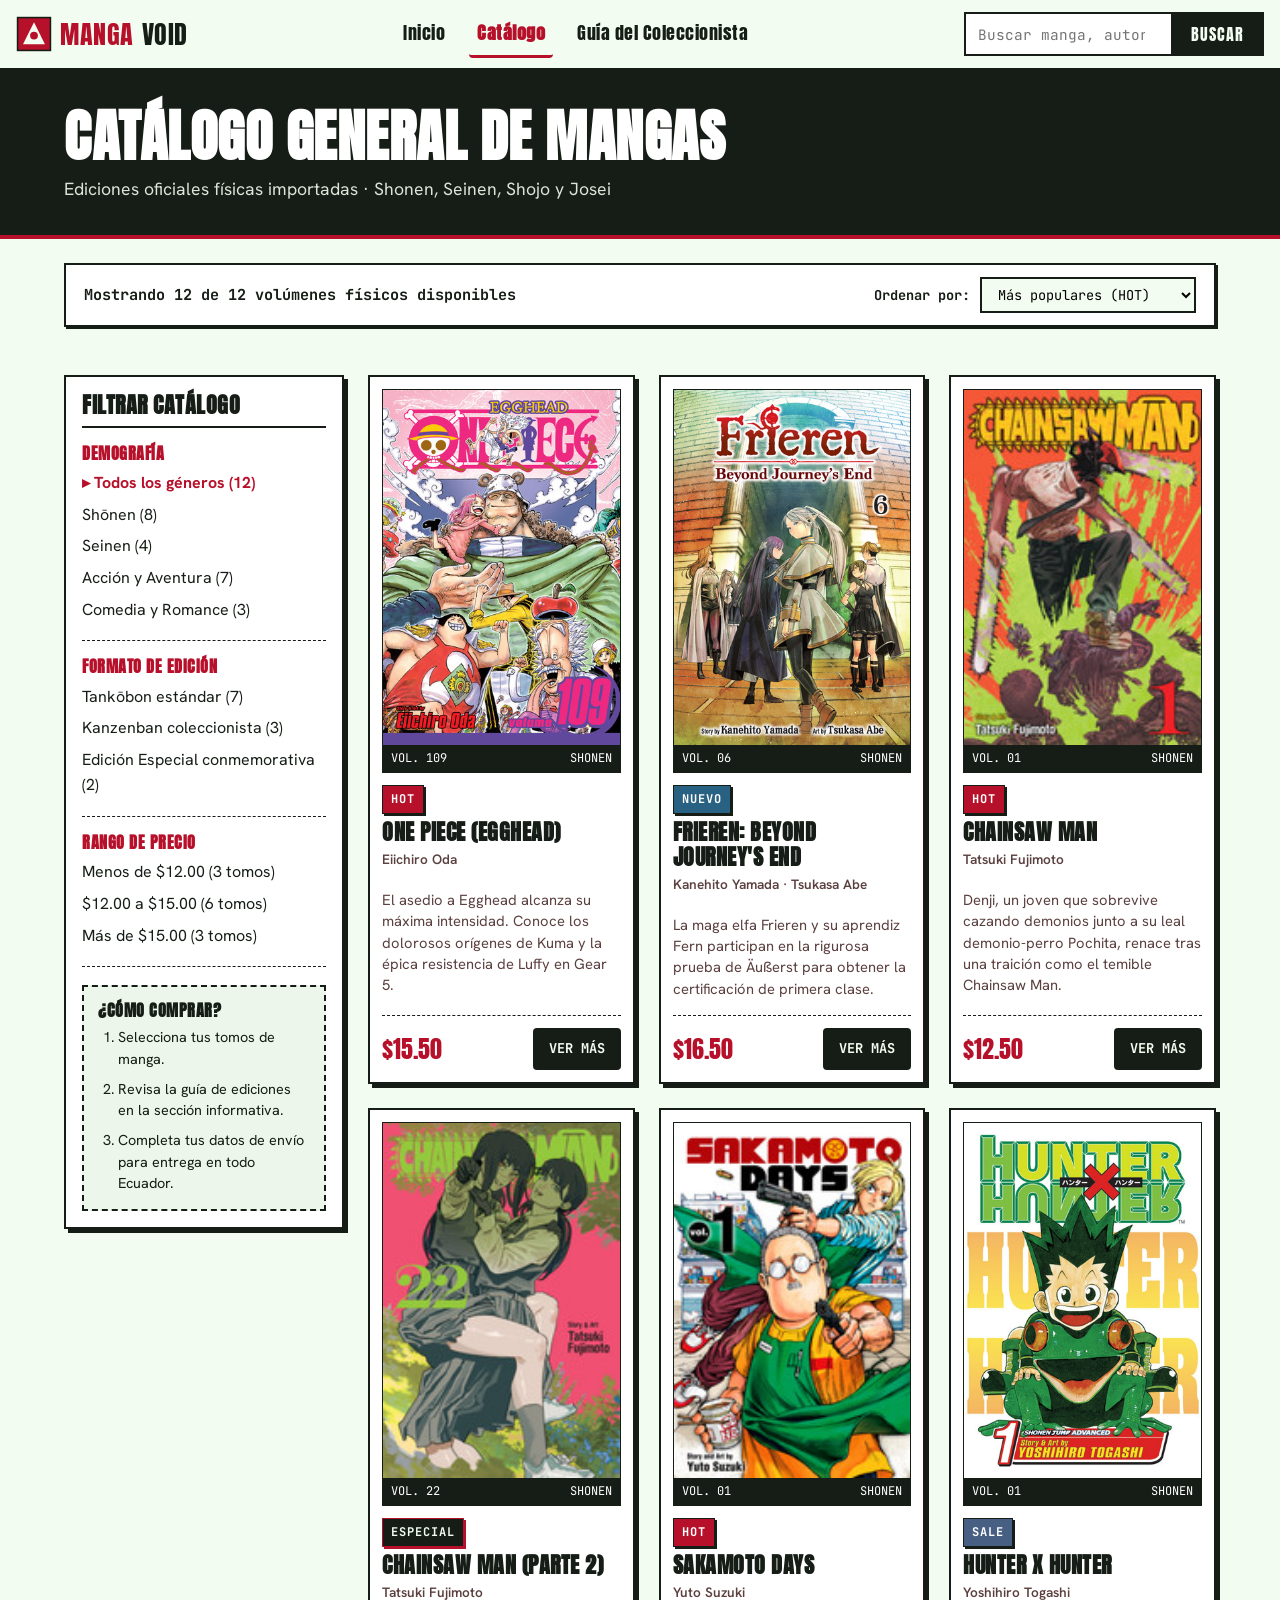
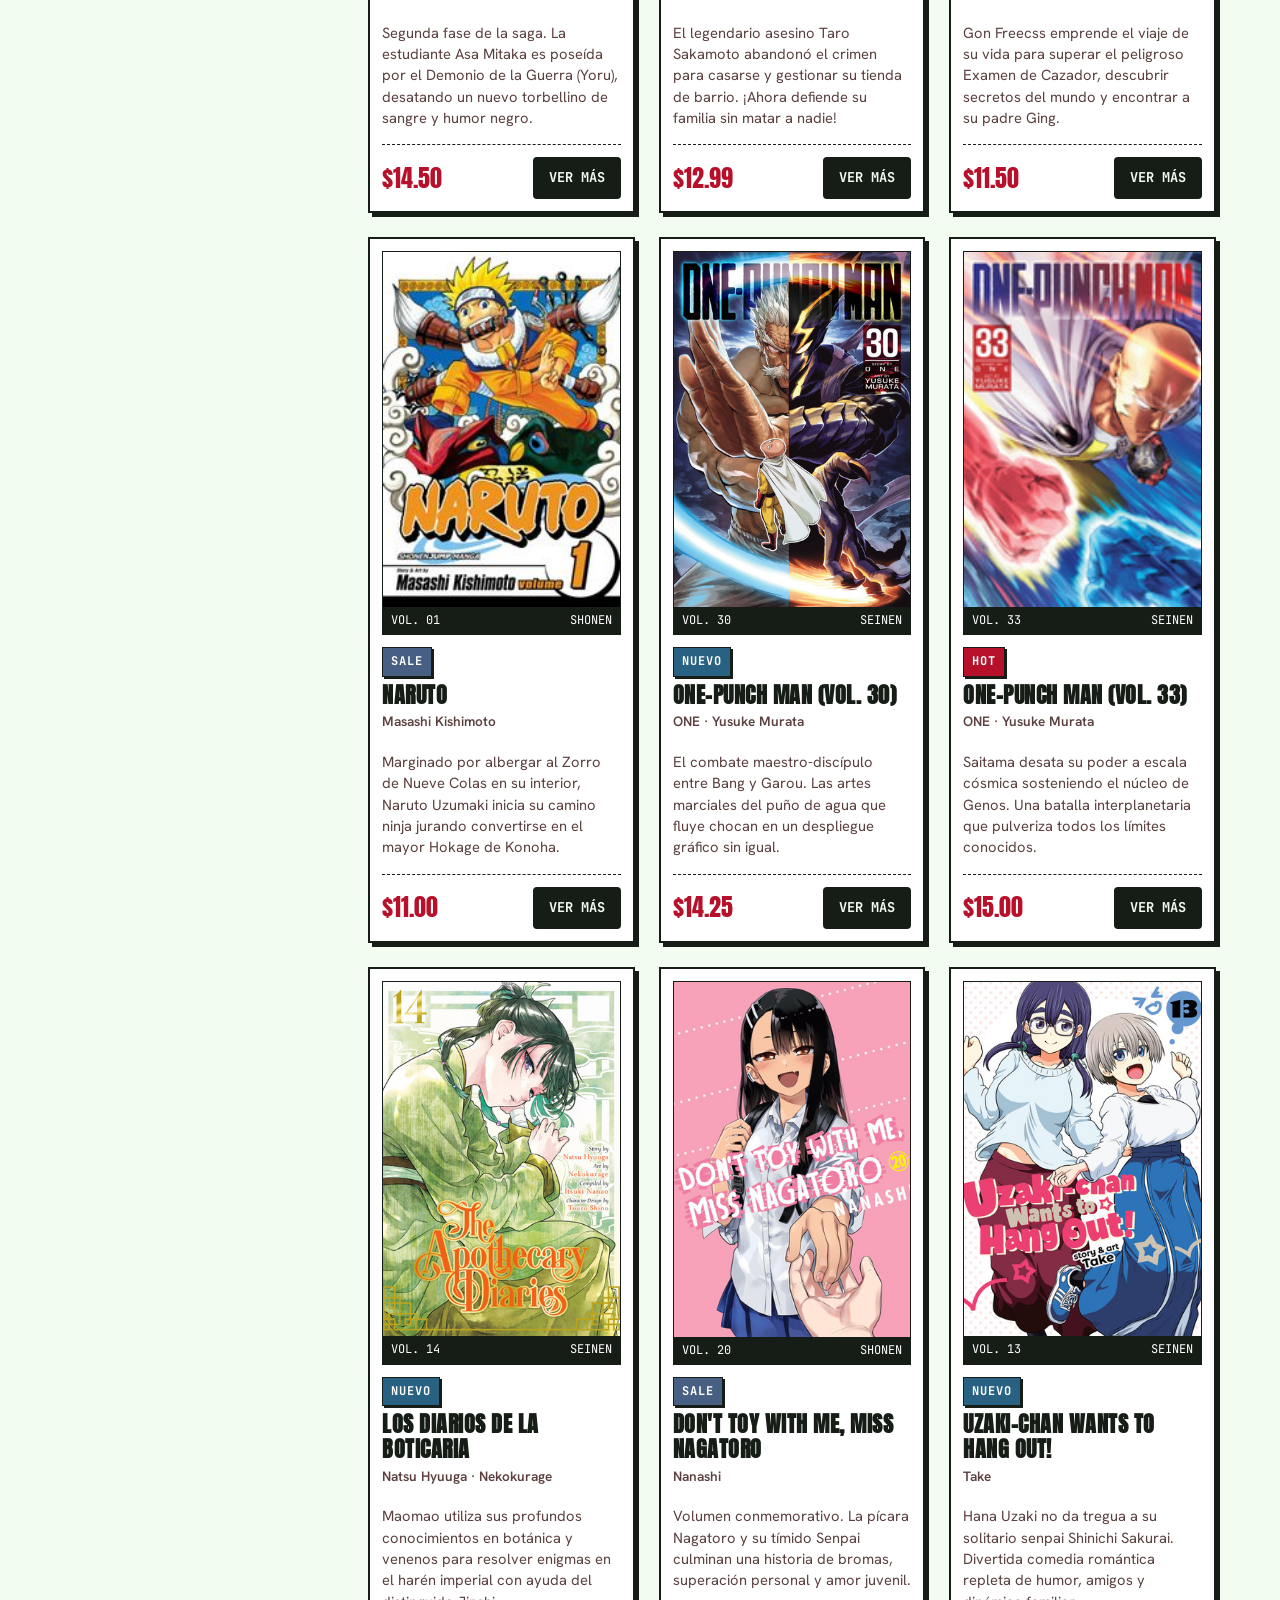
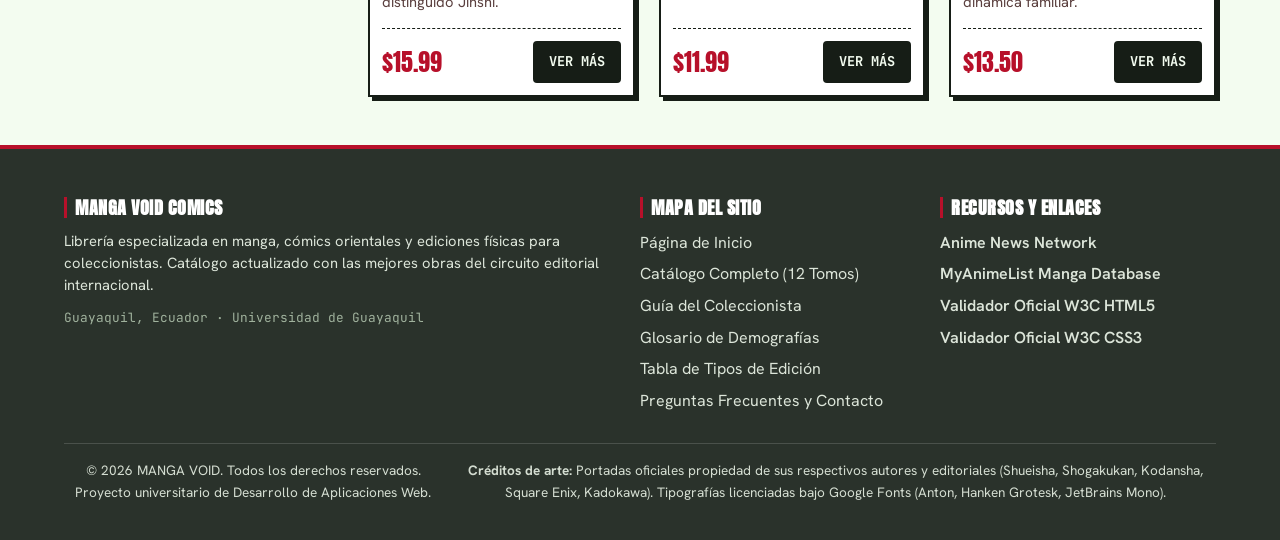
==== commit 8880c68a: "agregando imagenes" ====
--- a/catalogo.html
+++ b/catalogo.html
@@ -10,9 +10,7 @@
   <link rel="stylesheet" href="css/styles.css">
 
   <!-- ========================================================================
-       5.1 CSS INTERNO (ESTILOS EXCLUSIVOS DE ESTA PÁGINA)
-       Define cromatismo de etiquetas de catálogo (HOT, SALE, NUEVO, OMNIBUS),
-       barra de ordenamiento visual y panel de filtros laterales.
+        CSS INTERNO (ESTILOS EXCLUSIVOS DE ESTA PÁGINA)
        ======================================================================== -->
   <style>
     /* <!-- CSS INTERNO: Estilos específicos para catálogo, filtros y etiquetas --> */
@@ -122,7 +120,7 @@
 <body>
 
   <!-- ========================================================================
-       ENCABEZADO PRINCIPAL (HEADER + NAVBAR + BUSCADOR RESPONSIVO)
+       ENCABEZADO PRINCIPAL
        Semántica: <header>, <nav>
        ======================================================================== -->
   <header class="encabezado-principal" id="encabezado-principal">
@@ -165,7 +163,7 @@
   </div>
 
   <!-- ========================================================================
-       CONTENIDO PRINCIPAL (MAIN CON LAYOUT DE 2 COLUMNAS: ASIDE + SECTION)
+       CONTENIDO PRINCIPAL 
        Semántica: <main>, <aside>, <section>, <article>, <figure>, <figcaption>
        ======================================================================== -->
   <main class="contenedor">
@@ -200,10 +198,10 @@
           <h4>DEMOGRAFÍA</h4>
           <ul>
             <li style="margin-bottom: 6px;"><a href="catalogo.html" style="font-weight: bold; color: var(--color-primario);">▸ Todos los géneros (12)</a></li>
-            <li style="margin-bottom: 6px;"><a href="catalogo.html">Shonen (4)</a></li>
+            <li style="margin-bottom: 6px;"><a href="catalogo.html">Shōnen (8)</a></li>
             <li style="margin-bottom: 6px;"><a href="catalogo.html">Seinen (4)</a></li>
-            <li style="margin-bottom: 6px;"><a href="catalogo.html">Shojo (2)</a></li>
-            <li style="margin-bottom: 6px;"><a href="catalogo.html">Josei (2)</a></li>
+            <li style="margin-bottom: 6px;"><a href="catalogo.html">Acción y Aventura (7)</a></li>
+            <li style="margin-bottom: 6px;"><a href="catalogo.html">Comedia y Romance (3)</a></li>
           </ul>
         </div>
 
@@ -212,9 +210,8 @@
           <h4>FORMATO DE EDICIÓN</h4>
           <ul>
             <li style="margin-bottom: 6px;"><a href="pagina3.html#ediciones">Tankōbon estándar (7)</a></li>
-            <li style="margin-bottom: 6px;"><a href="pagina3.html#ediciones">Kanzenban coleccionista (2)</a></li>
-            <li style="margin-bottom: 6px;"><a href="pagina3.html#ediciones">Ómnibus 2 en 1 (2)</a></li>
-            <li style="margin-bottom: 6px;"><a href="pagina3.html#ediciones">Edición de Lujo cartoné (1)</a></li>
+            <li style="margin-bottom: 6px;"><a href="pagina3.html#ediciones">Kanzenban coleccionista (3)</a></li>
+            <li style="margin-bottom: 6px;"><a href="pagina3.html#ediciones">Edición Especial conmemorativa (2)</a></li>
           </ul>
         </div>
 
@@ -223,8 +220,8 @@
           <h4>RANGO DE PRECIO</h4>
           <ul>
             <li style="margin-bottom: 6px;">Menos de $12.00 (3 tomos)</li>
-            <li style="margin-bottom: 6px;">$12.00 a $16.00 (6 tomos)</li>
-            <li style="margin-bottom: 6px;">Más de $16.00 (3 tomos)</li>
+            <li style="margin-bottom: 6px;">$12.00 a $15.00 (6 tomos)</li>
+            <li style="margin-bottom: 6px;">Más de $15.00 (3 tomos)</li>
           </ul>
         </div>
 
@@ -241,7 +238,7 @@
       </aside>
 
       <!-- --------------------------------------------------------------------
-           SECTION PRINCIPAL: 12 TARJETAS MÍNIMO (EXCLUSIVAMENTE <ARTICLE>)
+           SECTION PRINCIPAL: 12 TARJETAS MÍNIMO 
            Semántica: <section>, <article>, <figure>, <figcaption>
            -------------------------------------------------------------------- -->
       <section aria-label="Listado de volúmenes de manga disponibles">
@@ -249,276 +246,276 @@
         <div class="cuadricula-catalogo">
 
           <!-- ==========================================
-               TARJETA 1 (Seinen)
-               ========================================== -->
-          <article class="tarjeta-manga">
-            <figure>
-              <img src="img/manga-01.svg" alt="Portada del manga Cyberpunk Edge volumen 1 con tonos rojo y negro" width="400" height="600" loading="lazy">
+               TARJETA 1 (One Piece - Vol. 109 - Shonen)
+               ========================================== -->
+          <article class="tarjeta-manga">
+            <figure>
+              <img src="img/one-piece-volumen109.jpg" alt="Portada oficial del manga One Piece volumen 109 con Luffy en Gear 5, Bartholomew Kuma, Bonney y Vegapunk" width="400" height="600" loading="lazy">
+              <figcaption>
+                <span>VOL. 109</span>
+                <span>SHONEN</span>
+              </figcaption>
+            </figure>
+            <div style="padding-top: 12px; display: flex; flex-direction: column; flex-grow: 1;">
+              <span class="etiqueta-chip etiqueta-hot" style="width: fit-content;">HOT</span>
+              <h3>One Piece (Egghead)</h3>
+              <p class="autor-manga">Eiichiro Oda</p>
+              <p class="descripcion-manga">El asedio a Egghead alcanza su máxima intensidad. Conoce los dolorosos orígenes de Kuma y la épica resistencia de Luffy en Gear 5.</p>
+              <div class="pie-tarjeta-manga">
+                <span class="precio-manga">$15.50</span>
+                <a href="pagina3.html#ediciones" class="boton-accion">Ver más</a>
+              </div>
+            </div>
+          </article>
+
+          <!-- ==========================================
+               TARJETA 2 (Frieren - Vol. 06 - Shonen)
+               ========================================== -->
+          <article class="tarjeta-manga">
+            <figure>
+              <img src="img/frieren-beyond-journey-s-end-volumen-6.jpg" alt="Portada oficial del manga Frieren Beyond Journey's End volumen 6 con Frieren, Fern y hechiceros" width="400" height="600" loading="lazy">
+              <figcaption>
+                <span>VOL. 06</span>
+                <span>SHONEN</span>
+              </figcaption>
+            </figure>
+            <div style="padding-top: 12px; display: flex; flex-direction: column; flex-grow: 1;">
+              <span class="etiqueta-chip etiqueta-nuevo" style="width: fit-content;">NUEVO</span>
+              <h3>Frieren: Beyond Journey's End</h3>
+              <p class="autor-manga">Kanehito Yamada · Tsukasa Abe</p>
+              <p class="descripcion-manga">La maga elfa Frieren y su aprendiz Fern participan en la rigurosa prueba de Äußerst para obtener la certificación de primera clase.</p>
+              <div class="pie-tarjeta-manga">
+                <span class="precio-manga">$16.50</span>
+                <a href="pagina3.html#ediciones" class="boton-accion">Ver más</a>
+              </div>
+            </div>
+          </article>
+
+          <!-- ==========================================
+               TARJETA 3 (Chainsaw Man - Vol. 01 - Shonen)
+               ========================================== -->
+          <article class="tarjeta-manga">
+            <figure>
+              <img src="img/chainsaw_man_volumen1.jpg" alt="Portada oficial del manga Chainsaw Man volumen 1 con Denji transformado con motosierras en fondo naranja" width="400" height="600" loading="lazy">
               <figcaption>
                 <span>VOL. 01</span>
+                <span>SHONEN</span>
+              </figcaption>
+            </figure>
+            <div style="padding-top: 12px; display: flex; flex-direction: column; flex-grow: 1;">
+              <span class="etiqueta-chip etiqueta-hot" style="width: fit-content;">HOT</span>
+              <h3>Chainsaw Man</h3>
+              <p class="autor-manga">Tatsuki Fujimoto</p>
+              <p class="descripcion-manga">Denji, un joven que sobrevive cazando demonios junto a su leal demonio-perro Pochita, renace tras una traición como el temible Chainsaw Man.</p>
+              <div class="pie-tarjeta-manga">
+                <span class="precio-manga">$12.50</span>
+                <a href="pagina3.html#ediciones" class="boton-accion">Ver más</a>
+              </div>
+            </div>
+          </article>
+
+          <!-- ==========================================
+               TARJETA 4 (Chainsaw Man - Vol. 22 - Shonen)
+               ========================================== -->
+          <article class="tarjeta-manga">
+            <figure>
+              <img src="img/chainsaw-man-volumen22.jpg" alt="Portada oficial del manga Chainsaw Man volumen 22 con Asa Mitaka y Yoru en uniforme escolar" width="400" height="600" loading="lazy">
+              <figcaption>
+                <span>VOL. 22</span>
+                <span>SHONEN</span>
+              </figcaption>
+            </figure>
+            <div style="padding-top: 12px; display: flex; flex-direction: column; flex-grow: 1;">
+              <span class="etiqueta-chip etiqueta-omnibus" style="width: fit-content;">ESPECIAL</span>
+              <h3>Chainsaw Man (Parte 2)</h3>
+              <p class="autor-manga">Tatsuki Fujimoto</p>
+              <p class="descripcion-manga">Segunda fase de la saga. La estudiante Asa Mitaka es poseída por el Demonio de la Guerra (Yoru), desatando un nuevo torbellino de sangre y humor negro.</p>
+              <div class="pie-tarjeta-manga">
+                <span class="precio-manga">$14.50</span>
+                <a href="pagina3.html#ediciones" class="boton-accion">Ver más</a>
+              </div>
+            </div>
+          </article>
+
+          <!-- ==========================================
+               TARJETA 5 (Sakamoto Days - Vol. 01 - Shonen)
+               ========================================== -->
+          <article class="tarjeta-manga">
+            <figure>
+              <img src="img/sakamoto_days_volumen1.jpg" alt="Portada oficial del manga Sakamoto Days volumen 1 con Taro Sakamoto y Shin en su tienda" width="400" height="600" loading="lazy">
+              <figcaption>
+                <span>VOL. 01</span>
+                <span>SHONEN</span>
+              </figcaption>
+            </figure>
+            <div style="padding-top: 12px; display: flex; flex-direction: column; flex-grow: 1;">
+              <span class="etiqueta-chip etiqueta-hot" style="width: fit-content;">HOT</span>
+              <h3>Sakamoto Days</h3>
+              <p class="autor-manga">Yuto Suzuki</p>
+              <p class="descripcion-manga">El legendario asesino Taro Sakamoto abandonó el crimen para casarse y gestionar su tienda de barrio. ¡Ahora defiende su familia sin matar a nadie!</p>
+              <div class="pie-tarjeta-manga">
+                <span class="precio-manga">$12.99</span>
+                <a href="pagina3.html#ediciones" class="boton-accion">Ver más</a>
+              </div>
+            </div>
+          </article>
+
+          <!-- ==========================================
+               TARJETA 6 (Hunter x Hunter - Vol. 01 - Shonen)
+               ========================================== -->
+          <article class="tarjeta-manga">
+            <figure>
+              <img src="img/hunter-x-hunter-volumen-1.jpg" alt="Portada oficial del manga Hunter x Hunter volumen 1 con Gon Freecss sobre una gran rana verde" width="400" height="600" loading="lazy">
+              <figcaption>
+                <span>VOL. 01</span>
+                <span>SHONEN</span>
+              </figcaption>
+            </figure>
+            <div style="padding-top: 12px; display: flex; flex-direction: column; flex-grow: 1;">
+              <span class="etiqueta-chip etiqueta-sale" style="width: fit-content;">SALE</span>
+              <h3>Hunter x Hunter</h3>
+              <p class="autor-manga">Yoshihiro Togashi</p>
+              <p class="descripcion-manga">Gon Freecss emprende el viaje de su vida para superar el peligroso Examen de Cazador, descubrir secretos del mundo y encontrar a su padre Ging.</p>
+              <div class="pie-tarjeta-manga">
+                <span class="precio-manga">$11.50</span>
+                <a href="pagina3.html#ediciones" class="boton-accion">Ver más</a>
+              </div>
+            </div>
+          </article>
+
+          <!-- ==========================================
+               TARJETA 7 (Naruto - Vol. 01 - Shonen)
+               ========================================== -->
+          <article class="tarjeta-manga">
+            <figure>
+              <img src="img/naruto-volumen-1.jpg" alt="Portada oficial del manga Naruto volumen 1 con Naruto Uzumaki comiendo un pergamino ninja" width="400" height="600" loading="lazy">
+              <figcaption>
+                <span>VOL. 01</span>
+                <span>SHONEN</span>
+              </figcaption>
+            </figure>
+            <div style="padding-top: 12px; display: flex; flex-direction: column; flex-grow: 1;">
+              <span class="etiqueta-chip etiqueta-sale" style="width: fit-content;">SALE</span>
+              <h3>Naruto</h3>
+              <p class="autor-manga">Masashi Kishimoto</p>
+              <p class="descripcion-manga">Marginado por albergar al Zorro de Nueve Colas en su interior, Naruto Uzumaki inicia su camino ninja jurando convertirse en el mayor Hokage de Konoha.</p>
+              <div class="pie-tarjeta-manga">
+                <span class="precio-manga">$11.00</span>
+                <a href="pagina3.html#ediciones" class="boton-accion">Ver más</a>
+              </div>
+            </div>
+          </article>
+
+          <!-- ==========================================
+               TARJETA 8 (One-Punch Man - Vol. 30 - Seinen)
+               ========================================== -->
+          <article class="tarjeta-manga">
+            <figure>
+              <img src="img/one_punch_man_volumen30.jpg" alt="Portada oficial del manga One Punch Man volumen 30 con Silver Fang Bang y Garou frente a frente" width="400" height="600" loading="lazy">
+              <figcaption>
+                <span>VOL. 30</span>
                 <span>SEINEN</span>
               </figcaption>
             </figure>
             <div style="padding-top: 12px; display: flex; flex-direction: column; flex-grow: 1;">
+              <span class="etiqueta-chip etiqueta-nuevo" style="width: fit-content;">NUEVO</span>
+              <h3>One-Punch Man (Vol. 30)</h3>
+              <p class="autor-manga">ONE · Yusuke Murata</p>
+              <p class="descripcion-manga">El combate maestro-discípulo entre Bang y Garou. Las artes marciales del puño de agua que fluye chocan en un despliegue gráfico sin igual.</p>
+              <div class="pie-tarjeta-manga">
+                <span class="precio-manga">$14.25</span>
+                <a href="pagina3.html#ediciones" class="boton-accion">Ver más</a>
+              </div>
+            </div>
+          </article>
+
+          <!-- ==========================================
+               TARJETA 9 (One-Punch Man - Vol. 33 - Seinen)
+               ========================================== -->
+          <article class="tarjeta-manga">
+            <figure>
+              <img src="img/one_punch_man_volumen33.jpg" alt="Portada oficial del manga One Punch Man volumen 33 con Saitama lanzando un puñetazo a gran velocidad" width="400" height="600" loading="lazy">
+              <figcaption>
+                <span>VOL. 33</span>
+                <span>SEINEN</span>
+              </figcaption>
+            </figure>
+            <div style="padding-top: 12px; display: flex; flex-direction: column; flex-grow: 1;">
               <span class="etiqueta-chip etiqueta-hot" style="width: fit-content;">HOT</span>
-              <h3>Cyberpunk Edge</h3>
-              <p class="autor-manga">Takeshi Kurosawa</p>
-              <p class="descripcion-manga">Un thriller cyberpunk de alta intensidad sobre rebeldes mecánicos en los bajos fondos de Tokio. Formato Tankōbon con páginas a color.</p>
-              <div class="pie-tarjeta-manga">
-                <span class="precio-manga">$14.99</span>
-                <a href="pagina3.html#ediciones" class="boton-accion">Ver más</a>
-              </div>
-            </div>
-          </article>
-
-          <!-- ==========================================
-               TARJETA 2 (Shonen)
-               ========================================== -->
-          <article class="tarjeta-manga">
-            <figure>
-              <img src="img/manga-02.svg" alt="Portada del manga Blade Soul volumen 12 con espada ancestral y luna de tinta" width="400" height="600" loading="lazy">
-              <figcaption>
-                <span>VOL. 12</span>
+              <h3>One-Punch Man (Vol. 33)</h3>
+              <p class="autor-manga">ONE · Yusuke Murata</p>
+              <p class="descripcion-manga">Saitama desata su poder a escala cósmica sosteniendo el núcleo de Genos. Una batalla interplanetaria que pulveriza todos los límites conocidos.</p>
+              <div class="pie-tarjeta-manga">
+                <span class="precio-manga">$15.00</span>
+                <a href="pagina3.html#ediciones" class="boton-accion">Ver más</a>
+              </div>
+            </div>
+          </article>
+
+          <!-- ==========================================
+               TARJETA 10 (Los Diarios de la Boticaria - Vol. 14 - Seinen)
+               ========================================== -->
+          <article class="tarjeta-manga">
+            <figure>
+              <img src="img/the-apothecary-diaries-volumen14.jpg" alt="Portada oficial del manga Los diarios de la boticaria volumen 14 con Maomao en tonos verdes" width="400" height="600" loading="lazy">
+              <figcaption>
+                <span>VOL. 14</span>
+                <span>SEINEN</span>
+              </figcaption>
+            </figure>
+            <div style="padding-top: 12px; display: flex; flex-direction: column; flex-grow: 1;">
+              <span class="etiqueta-chip etiqueta-nuevo" style="width: fit-content;">NUEVO</span>
+              <h3>Los Diarios de la Boticaria</h3>
+              <p class="autor-manga">Natsu Hyuuga · Nekokurage</p>
+              <p class="descripcion-manga">Maomao utiliza sus profundos conocimientos en botánica y venenos para resolver enigmas en el harén imperial con ayuda del distinguido Jinshi.</p>
+              <div class="pie-tarjeta-manga">
+                <span class="precio-manga">$15.99</span>
+                <a href="pagina3.html#ediciones" class="boton-accion">Ver más</a>
+              </div>
+            </div>
+          </article>
+
+          <!-- ==========================================
+               TARJETA 11 (Don't Toy with Me, Miss Nagatoro - Vol. 20 - Shonen)
+               ========================================== -->
+          <article class="tarjeta-manga">
+            <figure>
+              <img src="img/don-t-toy-with-me-miss-nagatoro-volumen20.jpg" alt="Portada oficial del manga Don't Toy with Me Miss Nagatoro volumen 20 con Nagatoro tomando la mano de Senpai" width="400" height="600" loading="lazy">
+              <figcaption>
+                <span>VOL. 20</span>
                 <span>SHONEN</span>
               </figcaption>
             </figure>
             <div style="padding-top: 12px; display: flex; flex-direction: column; flex-grow: 1;">
               <span class="etiqueta-chip etiqueta-sale" style="width: fit-content;">SALE</span>
-              <h3>Blade Soul</h3>
-              <p class="autor-manga">Yuki Matsuo</p>
-              <p class="descripcion-manga">La saga del espadachín errante que busca redención cortando las sombras demoníacas. Emocionante clímax del arco de Kioto en tomo individual.</p>
-              <div class="pie-tarjeta-manga">
-                <span class="precio-manga">$11.50</span>
-                <a href="pagina3.html#ediciones" class="boton-accion">Ver más</a>
-              </div>
-            </div>
-          </article>
-
-          <!-- ==========================================
-               TARJETA 3 (Seinen)
-               ========================================== -->
-          <article class="tarjeta-manga">
-            <figure>
-              <img src="img/manga-03.svg" alt="Portada del manga Neo Tokyo Ghost volumen 4 con diseño digital espectral" width="400" height="600" loading="lazy">
-              <figcaption>
-                <span>VOL. 04</span>
+              <h3>Don't Toy with Me, Miss Nagatoro</h3>
+              <p class="autor-manga">Nanashi</p>
+              <p class="descripcion-manga">Volumen conmemorativo. La pícara Nagatoro y su tímido Senpai culminan una historia de bromas, superación personal y amor juvenil.</p>
+              <div class="pie-tarjeta-manga">
+                <span class="precio-manga">$11.99</span>
+                <a href="pagina3.html#ediciones" class="boton-accion">Ver más</a>
+              </div>
+            </div>
+          </article>
+
+          <!-- ==========================================
+               TARJETA 12 (Uzaki-chan Wants to Hang Out! - Vol. 13 - Seinen)
+               ========================================== -->
+          <article class="tarjeta-manga">
+            <figure>
+              <img src="img/uzaki-chan-wants-to-hang-out-volumen-13.jpg" alt="Portada oficial del manga Uzaki-chan Wants to Hang Out volumen 13 con Hana Uzaki y su madre Tsuki" width="400" height="600" loading="lazy">
+              <figcaption>
+                <span>VOL. 13</span>
                 <span>SEINEN</span>
               </figcaption>
             </figure>
             <div style="padding-top: 12px; display: flex; flex-direction: column; flex-grow: 1;">
               <span class="etiqueta-chip etiqueta-nuevo" style="width: fit-content;">NUEVO</span>
-              <h3>Neo Tokyo Ghost</h3>
-              <p class="autor-manga">Shinji Hashimoto</p>
-              <p class="descripcion-manga">Intriga sobrenatural y tecnología en un cruce urbano laberíntico. Edición con papel ahuesado de alto gramaje para coleccionistas.</p>
-              <div class="pie-tarjeta-manga">
-                <span class="precio-manga">$15.99</span>
-                <a href="pagina3.html#ediciones" class="boton-accion">Ver más</a>
-              </div>
-            </div>
-          </article>
-
-          <!-- ==========================================
-               TARJETA 4 (Seinen - Ómnibus)
-               ========================================== -->
-          <article class="tarjeta-manga">
-            <figure>
-              <img src="img/manga-04.svg" alt="Portada del manga Blood and Steel tomo ómnibus recopilatorio con geometría pesada" width="400" height="600" loading="lazy">
-              <figcaption>
-                <span>OMNIBUS 1</span>
-                <span>SEINEN</span>
-              </figcaption>
-            </figure>
-            <div style="padding-top: 12px; display: flex; flex-direction: column; flex-grow: 1;">
-              <span class="etiqueta-chip etiqueta-omnibus" style="width: fit-content;">OMNIBUS</span>
-              <h3>Blood &amp; Steel</h3>
-              <p class="autor-manga">Ryo Ishikawa</p>
-              <p class="descripcion-manga">Edición integral 2 en 1 con lomo reforzado y más de 450 páginas de combate de robots titánicos y estrategia geopolítica visceral.</p>
-              <div class="pie-tarjeta-manga">
-                <span class="precio-manga">$24.00</span>
-                <a href="pagina3.html#ediciones" class="boton-accion">Ver más</a>
-              </div>
-            </div>
-          </article>
-
-          <!-- ==========================================
-               TARJETA 5 (Shonen)
-               ========================================== -->
-          <article class="tarjeta-manga">
-            <figure>
-              <img src="img/manga-05.svg" alt="Portada del manga Sombras de Kioto volumen 3 con portal sintoísta y luna roja" width="400" height="600" loading="lazy">
-              <figcaption>
-                <span>VOL. 03</span>
-                <span>SHONEN</span>
-              </figcaption>
-            </figure>
-            <div style="padding-top: 12px; display: flex; flex-direction: column; flex-grow: 1;">
-              <span class="etiqueta-chip etiqueta-hot" style="width: fit-content;">HOT</span>
-              <h3>Sombras de Kioto</h3>
-              <p class="autor-manga">Haruto Morimoto</p>
-              <p class="descripcion-manga">Exorcistas modernos resguardan santuarios sagrados frente a espíritus corrompidos por la tecnología. Batallas dinámicas panel a panel.</p>
+              <h3>Uzaki-chan Wants to Hang Out!</h3>
+              <p class="autor-manga">Take</p>
+              <p class="descripcion-manga">Hana Uzaki no da tregua a su solitario senpai Shinichi Sakurai. Divertida comedia romántica repleta de humor, amigos y dinámica familiar.</p>
               <div class="pie-tarjeta-manga">
                 <span class="precio-manga">$13.50</span>
-                <a href="pagina3.html#ediciones" class="boton-accion">Ver más</a>
-              </div>
-            </div>
-          </article>
-
-          <!-- ==========================================
-               TARJETA 6 (Shojo - Edición de Lujo)
-               ========================================== -->
-          <article class="tarjeta-manga">
-            <figure>
-              <img src="img/manga-06.svg" alt="Portada del manga Vórtice Estelar volumen 2 con constelaciones orbitales" width="400" height="600" loading="lazy">
-              <figcaption>
-                <span>VOL. 02</span>
-                <span>SHOJO</span>
-              </figcaption>
-            </figure>
-            <div style="padding-top: 12px; display: flex; flex-direction: column; flex-grow: 1;">
-              <span class="etiqueta-chip etiqueta-nuevo" style="width: fit-content;">NUEVO</span>
-              <h3>Vórtice Estelar</h3>
-              <p class="autor-manga">Elena Fujiwara</p>
-              <p class="descripcion-manga">Un romance de ciencia ficción lírico en una estación espacial de investigación. Tapa dura cartoné con acabado metalizado en relieve.</p>
-              <div class="pie-tarjeta-manga">
-                <span class="precio-manga">$16.50</span>
-                <a href="pagina3.html#ediciones" class="boton-accion">Ver más</a>
-              </div>
-            </div>
-          </article>
-
-          <!-- ==========================================
-               TARJETA 7 (Shonen)
-               ========================================== -->
-          <article class="tarjeta-manga">
-            <figure>
-              <img src="img/manga-07.svg" alt="Portada del manga Alquimia Carmesí volumen 7 con círculos de transmutación alquímica" width="400" height="600" loading="lazy">
-              <figcaption>
-                <span>VOL. 07</span>
-                <span>SHONEN</span>
-              </figcaption>
-            </figure>
-            <div style="padding-top: 12px; display: flex; flex-direction: column; flex-grow: 1;">
-              <span class="etiqueta-chip etiqueta-sale" style="width: fit-content;">SALE</span>
-              <h3>Alquimia Carmesí</h3>
-              <p class="autor-manga">Daiki Takahashi</p>
-              <p class="descripcion-manga">Científicos alquimistas se rebelan contra la inquisición militar imperial. Sistema de poderes táctico y giros de guion impredecibles.</p>
-              <div class="pie-tarjeta-manga">
-                <span class="precio-manga">$12.99</span>
-                <a href="pagina3.html#ediciones" class="boton-accion">Ver más</a>
-              </div>
-            </div>
-          </article>
-
-          <!-- ==========================================
-               TARJETA 8 (Josei - Kanzenban)
-               ========================================== -->
-          <article class="tarjeta-manga">
-            <figure>
-              <img src="img/manga-08.svg" alt="Portada del manga Corazón de Cuarzo volumen 1 con diseño minimalista de fractura kintsugi" width="400" height="600" loading="lazy">
-              <figcaption>
-                <span>VOL. 01</span>
-                <span>JOSEI</span>
-              </figcaption>
-            </figure>
-            <div style="padding-top: 12px; display: flex; flex-direction: column; flex-grow: 1;">
-              <span class="etiqueta-chip etiqueta-nuevo" style="width: fit-content;">NUEVO</span>
-              <h3>Corazón de Cuarzo</h3>
-              <p class="autor-manga">Aoi Tachibana</p>
-              <p class="descripcion-manga">La reconstrucción personal de una ceramista a través del arte de reparar con oro. Drama maduro, sensible y exquisitamente ilustrado.</p>
-              <div class="pie-tarjeta-manga">
-                <span class="precio-manga">$14.25</span>
-                <a href="pagina3.html#ediciones" class="boton-accion">Ver más</a>
-              </div>
-            </div>
-          </article>
-
-          <!-- ==========================================
-               TARJETA 9 (Seinen - Ómnibus Coleccionista)
-               ========================================== -->
-          <article class="tarjeta-manga">
-            <figure>
-              <img src="img/manga-09.svg" alt="Portada del manga El Último Guardián con compendio de archivo y estética brutalista" width="400" height="600" loading="lazy">
-              <figcaption>
-                <span>OMNIBUS 1</span>
-                <span>SEINEN</span>
-              </figcaption>
-            </figure>
-            <div style="padding-top: 12px; display: flex; flex-direction: column; flex-grow: 1;">
-              <span class="etiqueta-chip etiqueta-omnibus" style="width: fit-content;">OMNIBUS</span>
-              <h3>El Último Guardián</h3>
-              <p class="autor-manga">Kenjiro Sato</p>
-              <p class="descripcion-manga">Tomo monumental de más de 500 páginas que recopila los primeros 3 arcos de la defensa de la biblioteca física frente al olvido digital.</p>
-              <div class="pie-tarjeta-manga">
-                <span class="precio-manga">$22.00</span>
-                <a href="pagina3.html#ediciones" class="boton-accion">Ver más</a>
-              </div>
-            </div>
-          </article>
-
-          <!-- ==========================================
-               TARJETA 10 (Josei)
-               ========================================== -->
-          <article class="tarjeta-manga">
-            <figure>
-              <img src="img/manga-10.svg" alt="Portada del manga Ecos de Shinjuku volumen 5 con perfil nocturno de rascacielos y faroles" width="400" height="600" loading="lazy">
-              <figcaption>
-                <span>VOL. 05</span>
-                <span>JOSEI</span>
-              </figcaption>
-            </figure>
-            <div style="padding-top: 12px; display: flex; flex-direction: column; flex-grow: 1;">
-              <span class="etiqueta-chip etiqueta-hot" style="width: fit-content;">HOT</span>
-              <h3>Ecos de Shinjuku</h3>
-              <p class="autor-manga">Renzo Tanaka</p>
-              <p class="descripcion-manga">Vidas cruzadas en las madrugadas de Shinjuku: jazz, gastronomía de taberna izakaya y conexiones humanas inolvidables en Tokio.</p>
-              <div class="pie-tarjeta-manga">
-                <span class="precio-manga">$13.99</span>
-                <a href="pagina3.html#ediciones" class="boton-accion">Ver más</a>
-              </div>
-            </div>
-          </article>
-
-          <!-- ==========================================
-               TARJETA 11 (Shonen)
-               ========================================== -->
-          <article class="tarjeta-manga">
-            <figure>
-              <img src="img/manga-11.svg" alt="Portada del manga Cazadores del Viento volumen 9 con planeador supersónico entre cañones" width="400" height="600" loading="lazy">
-              <figcaption>
-                <span>VOL. 09</span>
-                <span>SHONEN</span>
-              </figcaption>
-            </figure>
-            <div style="padding-top: 12px; display: flex; flex-direction: column; flex-grow: 1;">
-              <span class="etiqueta-chip etiqueta-sale" style="width: fit-content;">SALE</span>
-              <h3>Cazadores del Viento</h3>
-              <p class="autor-manga">Kazuki Endo</p>
-              <p class="descripcion-manga">Competiciones aéreas extremas en un archipiélago flotante. Aventura trepidante con viñetas panorámicas de increíble dinamismo.</p>
-              <div class="pie-tarjeta-manga">
-                <span class="precio-manga">$11.99</span>
-                <a href="pagina3.html#ediciones" class="boton-accion">Ver más</a>
-              </div>
-            </div>
-          </article>
-
-          <!-- ==========================================
-               TARJETA 12 (Shojo - Edición de Lujo)
-               ========================================== -->
-          <article class="tarjeta-manga">
-            <figure>
-              <img src="img/manga-12.svg" alt="Portada del manga Espada y Ceniza volumen 1 con emblema real y filigranas rojas" width="400" height="600" loading="lazy">
-              <figcaption>
-                <span>VOL. 01</span>
-                <span>SHOJO</span>
-              </figcaption>
-            </figure>
-            <div style="padding-top: 12px; display: flex; flex-direction: column; flex-grow: 1;">
-              <span class="etiqueta-chip etiqueta-nuevo" style="width: fit-content;">NUEVO</span>
-              <h3>Espada y Ceniza</h3>
-              <p class="autor-manga">Misaki Nomura</p>
-              <p class="descripcion-manga">Una joven estratega real asume el mando de un reino asediado. Conspiraciones palaciegas y elegancia gráfica en una edición encuadernada en hilo.</p>
-              <div class="pie-tarjeta-manga">
-                <span class="precio-manga">$17.50</span>
                 <a href="pagina3.html#ediciones" class="boton-accion">Ver más</a>
               </div>
             </div>
@@ -580,7 +577,7 @@
           © 2026 MANGA VOID. Todos los derechos reservados. Proyecto universitario de Desarrollo de Aplicaciones Web.
         </p>
         <p>
-          <strong>Créditos de arte:</strong> Ilustraciones vectoriales originales SVG y tipografías licenciadas bajo Google Fonts (Anton, Hanken Grotesk, JetBrains Mono).
+          <strong>Créditos de arte:</strong> Portadas oficiales propiedad de sus respectivos autores y editoriales (Shueisha, Shogakukan, Kodansha, Square Enix, Kadokawa). Tipografías licenciadas bajo Google Fonts (Anton, Hanken Grotesk, JetBrains Mono).
         </p>
       </div>
 
